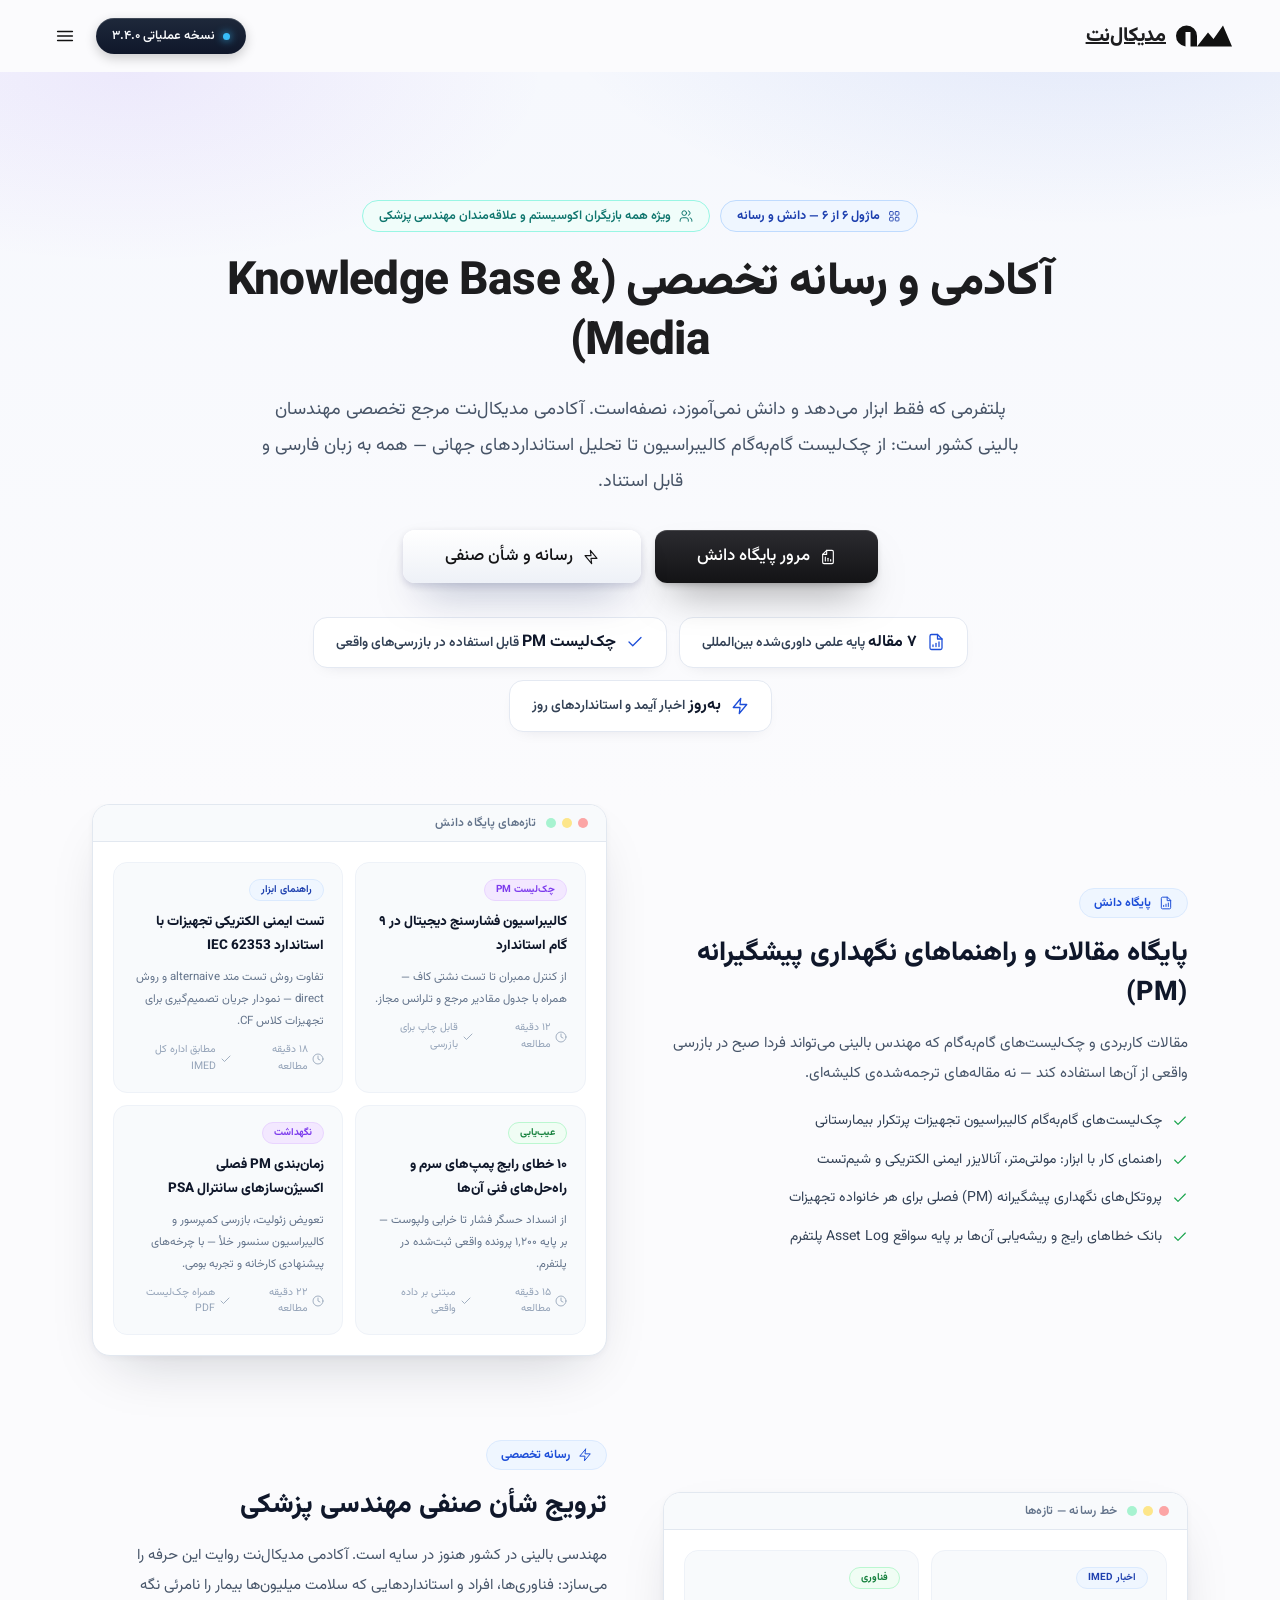
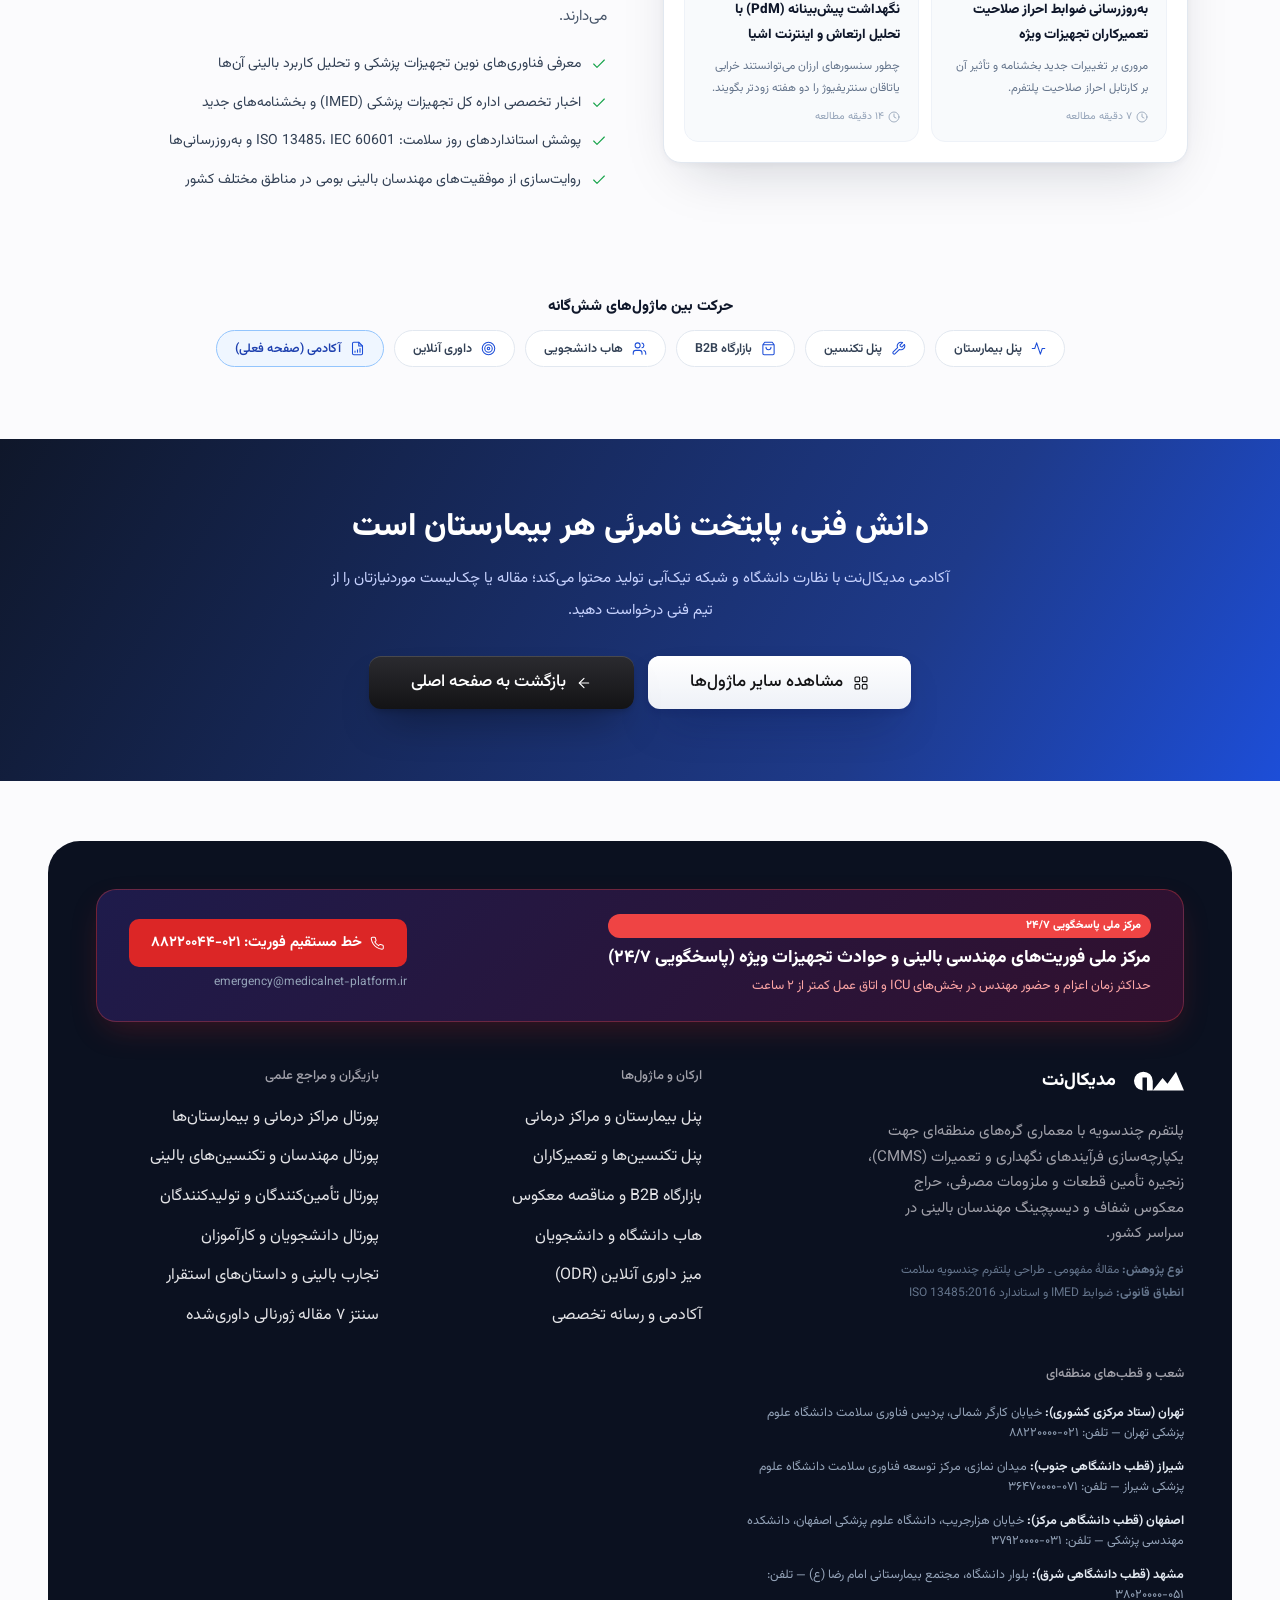
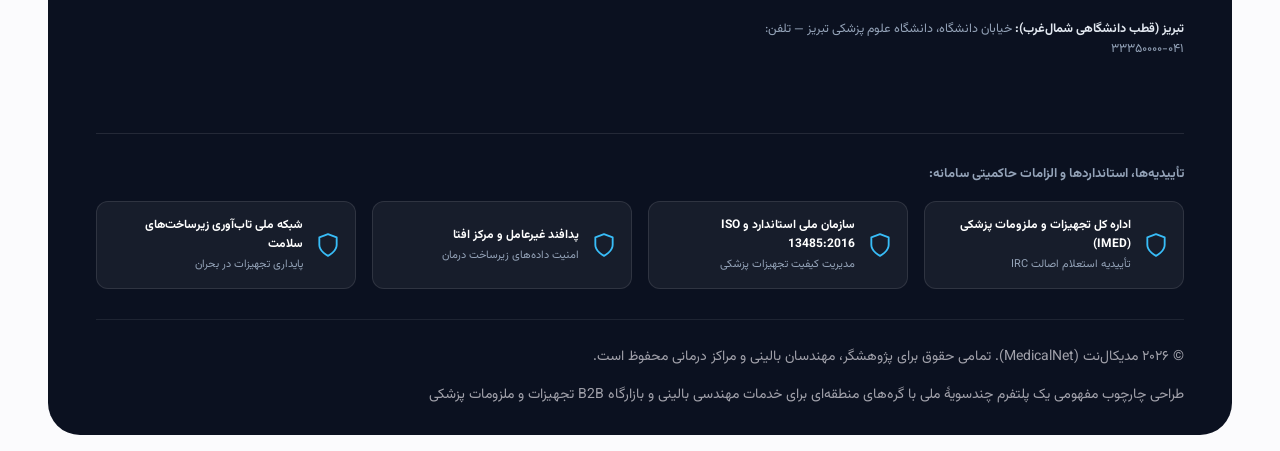
==== academy.html @ ff097568 "Add 6 dedicated module pages — one portal per platform role Implements the 6-module platform archite" ====
<!doctype html>
<html lang="fa" dir="rtl" class="no-js">
<head>
  <meta charset="utf-8">
  <meta name="viewport" content="width=device-width, initial-scale=1">
  <meta name="referrer" content="strict-origin-when-cross-origin">
  <title>آکادمی و رسانه تخصصی مدیکال‌نت | Knowledge Base & Media</title>
  <meta name="description" content="پایگاه مقالات و راهنماهای نگهداری پیشگیرانه (PM)، چک‌لیست‌های کالیبراسیون، ترویج شأن صنفی مهندسی پزشکی و اخبار تخصصی آیمد و استانداردهای روز سلامت.">
  <meta name="theme-color" content="#1d4ed8">
  <meta property="og:type" content="website">
  <meta property="og:title" content="آکادمی و رسانه تخصصی مدیکال‌نت | Knowledge Base & Media">
  <meta property="og:description" content="پایگاه مقالات و راهنماهای نگهداری پیشگیرانه (PM)، چک‌لیست‌های کالیبراسیون، ترویج شأن صنفی مهندسی پزشکی و اخبار تخصصی آیمد و استانداردهای روز سلامت.">
  <meta property="og:url" content="https://avazpoors-stack.github.io/MedicalNet/academy.html">
  <meta property="og:image" content="https://avazpoors-stack.github.io/MedicalNet/assets/img/og-image.jpg">
  <meta property="og:image:width" content="1200">
  <meta property="og:image:height" content="630">
  <meta property="og:image:alt" content="نمای پیشخوان سامانه مدیکال‌نت — پلتفرم ملی مهندسی بالینی و بازارگاه B2B تجهیزات پزشکی">
  <meta property="og:locale" content="fa_IR">
  <meta name="twitter:card" content="summary_large_image">
  <meta name="twitter:title" content="آکادمی و رسانه تخصصی مدیکال‌نت | Knowledge Base & Media">
  <meta name="twitter:description" content="پایگاه مقالات و راهنماهای نگهداری پیشگیرانه (PM)، چک‌لیست‌های کالیبراسیون، ترویج شأن صنفی مهندسی پزشکی و اخبار تخصصی آیمد و استانداردهای روز سلامت.">
  <meta name="twitter:image" content="https://avazpoors-stack.github.io/MedicalNet/assets/img/og-image.jpg">
  <link rel="canonical" href="https://avazpoors-stack.github.io/MedicalNet/academy.html">
  <link rel="icon" href="assets/img/favicon.svg" type="image/svg+xml">
  <link rel="preconnect" href="https://fonts.googleapis.com">
  <link rel="preconnect" href="https://fonts.gstatic.com" crossorigin>
  <link rel="stylesheet" href="https://fonts.googleapis.com/css2?family=Vazirmatn:wght@100..900&display=swap">
  <link rel="preload" href="assets/fonts/outfit-var.woff2" as="font" type="font/woff2" crossorigin>
  <link rel="preload" href="assets/fonts/dm-sans-var.woff2" as="font" type="font/woff2" crossorigin>
  <link rel="stylesheet" href="assets/css/style.css">
  <link rel="stylesheet" href="assets/css/medicalnet-components.css">
  <link rel="stylesheet" href="assets/css/rtl-override.css">
  <link rel="stylesheet" href="assets/css/module-pages.css">
  <script src="assets/js/main.js" defer></script>
</head>
<body id="top">
  <a class="skip-link" href="#main">پرش به محتوای اصلی</a>

  <svg class="sprite" aria-hidden="true" focusable="false" xmlns="http://www.w3.org/2000/svg">
    <symbol id="logo-mark" viewBox="0 0 112 48"><path d="M21 3A21 21 0 0 0 19 44.9V16H29V45H42V24A21 21 0 0 0 21 3Z"/><path d="M42 45 64 17 75 30 94 3 112 45Z"/></symbol>
    <symbol id="i-shield" viewBox="0 0 24 24"><path d="M12 22s8-4 8-10V5l-8-3-8 3v7c0 6 8 10 8 10z"/></symbol>
    <symbol id="i-activity" viewBox="0 0 24 24"><path d="M22 12h-4l-3 9L9 3l-3 9H2"/></symbol>
    <symbol id="i-tool" viewBox="0 0 24 24"><path d="M14.7 6.3a1 1 0 0 0 0 1.4l1.6 1.6a1 1 0 0 0 1.4 0l3.77-3.77a6 6 0 0 1-7.94 7.94l-6.91 6.91a2.12 2.12 0 0 1-3-3l6.91-6.91a6 6 0 0 1 7.94-7.94l-3.76 3.76z"/></symbol>
    <symbol id="i-grid" viewBox="0 0 24 24"><rect width="7" height="7" x="3" y="3" rx="1.5"/><rect width="7" height="7" x="14" y="3" rx="1.5"/><rect width="7" height="7" x="14" y="14" rx="1.5"/><rect width="7" height="7" x="3" y="14" rx="1.5"/></symbol>
    <symbol id="i-cart" viewBox="0 0 24 24"><path d="M6 2 3 6v14a2 2 0 0 0 2 2h14a2 2 0 0 0 2-2V6l-3-4zM3 6h18M16 10a4 4 0 0 1-8 0"/></symbol>
    <symbol id="i-trending-down" viewBox="0 0 24 24"><path d="m23 18-9.5-9.5-5 5L1 6"/><path d="M17 18h6v-6"/></symbol>
    <symbol id="i-trending-up" viewBox="0 0 24 24"><path d="m23 6-9.5 9.5-5-5L1 18"/><path d="M17 6h6v6"/></symbol>
    <symbol id="i-trend" viewBox="0 0 24 24"><path d="M22 7 13.5 15.5 8.5 10.5 2 17"/><path d="M16 7h6v6"/></symbol>
    <symbol id="i-compass" viewBox="0 0 24 24"><circle cx="12" cy="12" r="10"/><path d="m16.24 7.76-2.12 6.36-6.36 2.12 2.12-6.36 6.36-2.12z"/></symbol>
    <symbol id="i-wallet" viewBox="0 0 24 24"><path d="M20 7h-4V4c0-1.1-.9-2-2-2h-4c-1.1 0-2 .9-2 2v3H4c-1.1 0-2 .9-2 2v11c0 1.1.9 2 2 2h16c1.1 0 2-.9 2-2V9c0-1.1-.9-2-2-2zM10 4h4v3h-4V4z"/></symbol>
    <symbol id="i-clock" viewBox="0 0 24 24"><circle cx="12" cy="12" r="10"/><path d="M12 6v6l4 2"/></symbol>
    <symbol id="i-target" viewBox="0 0 24 24"><circle cx="12" cy="12" r="10"/><circle cx="12" cy="12" r="6"/><circle cx="12" cy="12" r="2"/></symbol>
    <symbol id="i-users" viewBox="0 0 24 24"><path d="M16 21v-2a4 4 0 0 0-4-4H6a4 4 0 0 0-4 4v2"/><circle cx="9" cy="7" r="4"/><path d="M22 21v-2a4 4 0 0 0-3-3.87"/><path d="M16 3.13a4 4 0 0 1 0 7.75"/></symbol>
    <symbol id="i-file-chart" viewBox="0 0 24 24"><path d="M14 2H6a2 2 0 0 0-2 2v16a2 2 0 0 0 2 2h12a2 2 0 0 0 2-2V8z"/><path d="M14 2v6h6"/><path d="M8 18v-2"/><path d="M12 18v-4"/><path d="M16 18v-6"/></symbol>
    <symbol id="i-map-pin" viewBox="0 0 24 24"><path d="M21 10c0 7-9 13-9 13s-9-6-9-13a9 9 0 0 1 18 0z"/><circle cx="12" cy="10" r="3"/></symbol>
    <symbol id="i-alert-triangle" viewBox="0 0 24 24"><path d="m10.29 3.86-8.6 14.89A2 2 0 0 0 3.42 22h17.16a2 2 0 0 0 1.73-3.25L13.71 3.86a2 2 0 0 0-3.42 0z"/><path d="M12 9v4"/><path d="M12 17h.01"/></symbol>
    <symbol id="i-phone" viewBox="0 0 24 24"><path d="M22 16.92v3a2 2 0 0 1-2.18 2 19.79 19.79 0 0 1-8.63-3.07 19.5 19.5 0 0 1-6-6 19.79 19.79 0 0 1-3.07-8.67A2 2 0 0 1 4.11 2h3a2 2 0 0 1 2 1.72 12.84 12.84 0 0 0 .7 2.81 2 2 0 0 1-.45 2.11L8.09 9.91a16 16 0 0 0 6 6l1.27-1.27a2 2 0 0 1 2.11-.45 12.84 12.84 0 0 0 2.81.7A2 2 0 0 1 22 16.92z"/></symbol>
    <symbol id="i-refresh" viewBox="0 0 24 24"><path d="M21 12a9 9 0 1 1-9-9c2.52 0 4.93 1 6.74 2.74L21 8"/><path d="M21 3v5h-5"/></symbol>
    <symbol id="i-arrow-right" viewBox="0 0 24 24"><path d="M5 12h14"/><path d="m12 5 7 7-7 7"/></symbol>
    <symbol id="i-pause" viewBox="0 0 24 24"><path d="M9 5v14"/><path d="M15 5v14"/></symbol>
    <symbol id="i-play" viewBox="0 0 24 24"><path d="m7 4 13 8-13 8Z"/></symbol>
    <symbol id="i-search" viewBox="0 0 24 24"><circle cx="11" cy="11" r="8"/><path d="m21 21-4.3-4.3"/></symbol>
    <symbol id="i-help" viewBox="0 0 24 24"><circle cx="12" cy="12" r="10"/><path d="M9.09 9a3 3 0 0 1 5.83 1c0 2-3 3-3 3"/><path d="M12 17h.01"/></symbol>
    <symbol id="i-chevron-right" viewBox="0 0 24 24"><path d="m9 18 6-6-6-6"/></symbol>
    <symbol id="i-chevron-down" viewBox="0 0 24 24"><path d="m6 9 6 6 6-6"/></symbol>
    <symbol id="i-power" viewBox="0 0 24 24"><path d="M12 2v10"/><path d="M18.4 6.6a9 9 0 1 1-12.77.04"/></symbol>
    <symbol id="i-chat" viewBox="0 0 24 24"><path d="M7.9 20A9 9 0 1 0 4 16.1L2 22Z"/><path d="M8 12h.01"/><path d="M12 12h.01"/><path d="M16 12h.01"/></symbol>
    <symbol id="i-menu" viewBox="0 0 24 24"><path d="M4 7h16"/><path d="M4 12h16"/><path d="M4 17h16"/></symbol>
    <symbol id="i-close" viewBox="0 0 24 24"><path d="M18 6 6 18"/><path d="m6 6 12 12"/></symbol>
    <symbol id="i-info" viewBox="0 0 24 24"><circle cx="12" cy="12" r="10"/><path d="M12 16v-4"/><path d="M12 8h.01"/></symbol>
    <symbol id="i-zap" viewBox="0 0 24 24"><path d="M13 2 3 14h9l-1 8 10-12h-9l1-8z"/></symbol>
    <symbol id="i-star" viewBox="0 0 24 24"><path d="m12 2 3.09 6.26L22 9.27l-5 4.87 1.18 6.88L12 17.77l-6.18 3.25L7 14.14 2 9.27l6.91-1.01L12 2z"/></symbol>
    <symbol id="i-check" viewBox="0 0 24 24"><path d="M20 6 9 17l-5-5"/></symbol>
    <!-- Brand Symbols -->
    <symbol id="b-dropbox" viewBox="0 0 24 24"><path d="M6 1.807L0 5.629l6 3.822 6.001-3.822L6 1.807zM18 1.807l-6 3.822 6 3.822 6-3.822-6-3.822zM0 13.274l6 3.822 6.001-3.822L6 9.452l-6 3.822zM18 9.452l-6 3.822 6 3.822 6-3.822-6-3.822zM6 18.371l6.001 3.822 6-3.822-6-3.822L6 18.371z"/></symbol>
    <symbol id="b-notion" viewBox="0 0 24 24"><path d="M4.459 4.208c.746.606 1.026.56 2.428.466l13.215-.793c.28 0 .047-.28-.046-.326L17.86 1.968c-.42-.326-.981-.7-2.055-.607L3.01 2.295c-.466.046-.56.28-.374.466zm.793 3.08v13.904c0 .747.373 1.027 1.214.98l14.523-.84c.841-.046.935-.56.935-1.167V6.354c0-.606-.233-.933-.748-.887l-15.177.887c-.56.047-.747.327-.747.933zm14.337.745c.093.42 0 .84-.42.888l-.7.14v10.264c-.608.327-1.168.514-1.635.514-.748 0-.935-.234-1.495-.933l-4.577-7.186v6.952L12.21 19s0 .84-1.168.84l-3.222.186c-.093-.186 0-.653.327-.746l.84-.233V9.854L7.822 9.76c-.094-.42.14-1.026.793-1.073l3.456-.233 4.764 7.279v-6.44l-1.215-.139c-.093-.514.28-.887.747-.933zM1.936 1.035l13.31-.98c1.634-.14 2.055-.047 3.082.7l4.249 2.986c.7.513.934.653.934 1.213v16.378c0 1.026-.373 1.634-1.68 1.726l-15.458.934c-.98.047-1.448-.093-1.962-.747l-3.129-4.06c-.56-.747-.793-1.306-.793-1.96V2.667c0-.839.374-1.54 1.447-1.632z"/></symbol>
    <symbol id="b-github" viewBox="0 0 24 24"><path d="M12 .297c-6.63 0-12 5.373-12 12 0 5.303 3.438 9.8 8.205 11.385.6.113.82-.258.82-.577 0-.285-.01-1.04-.015-2.04-3.338.724-4.042-1.61-4.042-1.61C4.422 18.07 3.633 17.7 3.633 17.7c-1.087-.744.084-.729.084-.729 1.205.084 1.838 1.236 1.838 1.236 1.07 1.835 2.809 1.305 3.495.998.108-.776.417-1.305.76-1.605-2.665-.3-5.466-1.332-5.466-5.93 0-1.31.465-2.38 1.235-3.22-.135-.303-.54-1.523.105-3.176 0 0 1.005-.322 3.3 1.23.96-.267 1.98-.399 3-.405 1.02.006 2.04.138 3 .405 2.28-1.552 3.285-1.23 3.285-1.23.645 1.653.24 2.873.12 3.176.765.84 1.23 1.91 1.23 3.22 0 4.61-2.805 5.625-5.475 5.92.42.36.81 1.096.81 2.22 0 1.606-.015 2.896-.015 3.286 0 .315.21.69.825.57C20.565 22.092 24 17.592 24 12.297c0-6.627-5.373-12-12-12"/></symbol>
    <symbol id="b-linear" viewBox="0 0 24 24"><path d="M2.886 4.18A11.982 11.982 0 0 1 11.99 0C18.624 0 24 5.376 24 12.009c0 3.64-1.62 6.903-4.18 9.105L2.887 4.18ZM1.817 5.626l16.556 16.556c-.524.33-1.075.62-1.65.866L.951 7.277c.247-.575.537-1.126.866-1.65ZM.322 9.163l14.515 14.515c-.71.172-1.443.282-2.195.322L0 11.358a12 12 0 0 1 .322-2.195Zm-.17 4.862 9.823 9.824a12.02 12.02 0 0 1-9.824-9.824Z"/></symbol>
    <symbol id="b-microsoft" viewBox="0 0 24 24"><rect x="1" y="1" width="10.5" height="10.5" fill="#f25022"/><rect x="12.5" y="1" width="10.5" height="10.5" fill="#7fba00"/><rect x="1" y="12.5" width="10.5" height="10.5" fill="#00a4ef"/><rect x="12.5" y="12.5" width="10.5" height="10.5" fill="#ffb900"/></symbol>
    <symbol id="b-slack" viewBox="0 0 24 24"><rect x="7.2" y="2" width="3.4" height="20" rx="1.7" fill="#36c5f0"/><rect x="13.4" y="2" width="3.4" height="20" rx="1.7" fill="#2eb67d"/><rect x="2" y="7.2" width="20" height="3.4" rx="1.7" fill="#e01e5a"/><rect x="2" y="13.4" width="20" height="3.4" rx="1.7" fill="#ecb22e"/></symbol>
  </svg>

  <!-- ============ Header & Navigation ============ -->
  <header class="site-header" id="site-header">
    <div class="site-header__inner">
      <a class="brand" href="index.html" aria-label="مدیکال‌نت — صفحه اصلی پلتفرم ملی مهندسی بالینی">
        <svg class="brand__mark" viewBox="0 0 112 48" aria-hidden="true"><use href="#logo-mark"/></svg>
        <div class="brand__text-group">
          <span class="brand__name">مدیکال‌نت</span>
          <span class="brand__sub">سامانه جامع مهندسی بالینی و بازارگاه B2B تجهیزات پزشکی</span>
        </div>
      </a>
      <nav class="nav" aria-label="ناوبری اصلی پلتفرم">
        <span class="nav__pill" aria-hidden="true"></span>
        <a class="nav__link" href="index.html">خانه</a>
        <a class="nav__link" href="hospital.html">پنل بیمارستان</a>
        <a class="nav__link" href="technicians.html">پنل تکنسین</a>
        <a class="nav__link" href="marketplace.html">بازارگاه B2B</a>
        <a class="nav__link" href="students.html">هاب دانشجویی</a>
        <a class="nav__link" href="odr.html">داوری آنلاین</a>
        <a class="nav__link is-active" href="academy.html" aria-current="page">آکادمی</a>
      </nav>
      <div class="site-header__actions">
        <span class="badge-version" title="نسخه عملیاتی منطبق بر مقاله پژوهشی">نسخه عملیاتی ۳.۴.۰</span>
        <a href="index.html#modules" class="btn btn--dark btn--sm" data-sparkle>
          <span>ورود به پورتال</span>
          <svg class="ic" aria-hidden="true"><use href="#i-arrow-right"/></svg>
        </a>
        <button class="nav-toggle" type="button" aria-expanded="false" aria-controls="mobile-menu" aria-label="باز کردن منو">
          <svg class="ic" aria-hidden="true"><use href="#i-menu"/></svg>
        </button>
      </div>
    </div>
    <div class="mobile-menu" id="mobile-menu" hidden>
      <a href="index.html">خانه</a>
      <a href="hospital.html">پنل بیمارستان و مراکز درمانی</a>
      <a href="technicians.html">پنل تکنسین‌ها و تعمیرکاران</a>
      <a href="marketplace.html">بازارگاه B2B تأمین‌کنندگان</a>
      <a href="students.html">هاب دانشگاه و دانشجویان</a>
      <a href="odr.html">میز داوری آنلاین (ODR)</a>
      <a href="academy.html">آکادمی و رسانه تخصصی</a>
      <div class="mobile-menu__actions">
        <a href="index.html#modules" class="btn btn--dark btn--sm mobile-menu-btn">انتخاب پیشخوان نقش شما</a>
      </div>
    </div>
  </header>

  <main id="main" class="page">

    <!-- ============ Module hero ============ -->
    <section class="module-hero" aria-labelledby="module-hero-title">
      <div class="module-hero__inner">
        <div class="module-hero__badges">
          <span class="module-badge"><svg class="ic" aria-hidden="true"><use href="#i-grid"/></svg>ماژول ۶ از ۶ — دانش و رسانه</span>
          <span class="role-chip"><svg class="ic" aria-hidden="true"><use href="#i-users"/></svg>ویژه همه بازیگران اکوسیستم و علاقه‌مندان مهندسی پزشکی</span>
        </div>
        <h1 class="module-hero__title" id="module-hero-title">آکادمی و رسانه تخصصی (Knowledge Base & Media)</h1>
        <p class="module-hero__lead">پلتفرمی که فقط ابزار می‌دهد و دانش نمی‌آموزد، نصفه‌است. آکادمی مدیکال‌نت مرجع تخصصی مهندسان بالینی کشور است: از چک‌لیست گام‌به‌گام کالیبراسیون تا تحلیل استانداردهای جهانی — همه به زبان فارسی و قابل استناد.</p>
        <div class="module-hero__actions">
          <a href="#f-kb" class="btn btn--dark btn--lg" data-sparkle><svg class="ic" aria-hidden="true"><use href="#i-file-chart"/></svg><span>مرور پایگاه دانش</span></a>          <a href="#f-promo" class="btn btn--light btn--lg" data-sparkle><svg class="ic" aria-hidden="true"><use href="#i-zap"/></svg><span>رسانه و شأن صنفی</span></a>
        </div>
        <div class="module-hero__stats">
        <div class="mini-stat"><svg class="ic" aria-hidden="true"><use href="#i-file-chart"/></svg><span><b>۷ مقاله</b> پایه علمی داوری‌شده بین‌المللی</span></div>        <div class="mini-stat"><svg class="ic" aria-hidden="true"><use href="#i-check"/></svg><span><b>چک‌لیست PM</b> قابل استفاده در بازرسی‌های واقعی</span></div>        <div class="mini-stat"><svg class="ic" aria-hidden="true"><use href="#i-zap"/></svg><span><b>به‌روز</b> اخبار آیمد و استانداردهای روز</span></div>
        </div>
      </div>
    </section>

    <!-- ============ Module features ============ -->
    <article class="feature-block" data-reveal>
      <div class="feature-block__copy">
        <span class="feature-block__kicker"><svg class="ic" aria-hidden="true"><use href="#i-file-chart"/></svg>پایگاه دانش</span>
        <h2 class="feature-block__title">پایگاه مقالات و راهنماهای نگهداری پیشگیرانه (PM)</h2>
        <p class="feature-block__desc">مقالات کاربردی و چک‌لیست‌های گام‌به‌گام که مهندس بالینی می‌تواند فردا صبح در بازرسی واقعی از آن‌ها استفاده کند — نه مقاله‌های ترجمه‌شده‌ی کلیشه‌ای.</p>
        <ul class="feature-checklist">
        <li><svg class="ic" aria-hidden="true"><use href="#i-check"/></svg><span>چک‌لیست‌های گام‌به‌گام کالیبراسیون تجهیزات پرتکرار بیمارستانی</span></li>        <li><svg class="ic" aria-hidden="true"><use href="#i-check"/></svg><span>راهنمای کار با ابزار: مولتی‌متر، آنالایزر ایمنی الکتریکی و شیم‌تست</span></li>        <li><svg class="ic" aria-hidden="true"><use href="#i-check"/></svg><span>پروتکل‌های نگهداری پیشگیرانه (PM) فصلی برای هر خانواده تجهیزات</span></li>        <li><svg class="ic" aria-hidden="true"><use href="#i-check"/></svg><span>بانک خطاهای رایج و ریشه‌یابی آن‌ها بر پایه سواقع Asset Log پلتفرم</span></li>
        </ul>
      </div>
      <div class="mock-panel">
        <div class="mock-panel__bar">
          <div class="mock-panel__dots"><i></i><i></i><i></i></div>
          <span class="mock-panel__name">تازه‌های پایگاه دانش</span>
        </div>
        <div class="mock-panel__body">
<div class="article-grid">
  <div class="article-card"><span class="article-card__cat">چک‌لیست PM</span><p class="article-card__t">کالیبراسیون فشارسنج دیجیتال در ۹ گام استاندارد</p><p class="article-card__d">از کنترل ممبران تا تست نشتی کاف — همراه با جدول مقادیر مرجع و تلرانس مجاز.</p><div class="article-card__meta"><span><svg class="ic" aria-hidden="true"><use href="#i-clock"/></svg>۱۲ دقیقه مطالعه</span><span><svg class="ic" aria-hidden="true"><use href="#i-check"/></svg>قابل چاپ برای بازرسی</span></div></div>
  <div class="article-card"><span class="article-card__cat article-card__cat--blue">راهنمای ابزار</span><p class="article-card__t">تست ایمنی الکتریکی تجهیزات با استاندارد IEC 62353</p><p class="article-card__d">تفاوت روش تست متد alternaive و روش direct — نمودار جریان تصمیم‌گیری برای تجهیزات کلاس CF.</p><div class="article-card__meta"><span><svg class="ic" aria-hidden="true"><use href="#i-clock"/></svg>۱۸ دقیقه مطالعه</span><span><svg class="ic" aria-hidden="true"><use href="#i-check"/></svg>مطابق اداره کل IMED</span></div></div>
  <div class="article-card"><span class="article-card__cat article-card__cat--green">عیب‌یابی</span><p class="article-card__t">۱۰ خطای رایج پمپ‌های سرم و راه‌حل‌های فنی آن‌ها</p><p class="article-card__d">از انسداد حسگر فشار تا خرابی ولپوست — بر پایه ۱٬۲۰۰ پرونده واقعی ثبت‌شده در پلتفرم.</p><div class="article-card__meta"><span><svg class="ic" aria-hidden="true"><use href="#i-clock"/></svg>۱۵ دقیقه مطالعه</span><span><svg class="ic" aria-hidden="true"><use href="#i-check"/></svg>مبتنی بر داده واقعی</span></div></div>
  <div class="article-card"><span class="article-card__cat">نگهداشت</span><p class="article-card__t">زمان‌بندی PM فصلی اکسیژن‌سازهای سانترال PSA</p><p class="article-card__d">تعویض زئولیت، بازرسی کمپرسور و کالیبراسیون سنسور خلأ — با چرخه‌های پیشنهادی کارخانه و تجربه بومی.</p><div class="article-card__meta"><span><svg class="ic" aria-hidden="true"><use href="#i-clock"/></svg>۲۲ دقیقه مطالعه</span><span><svg class="ic" aria-hidden="true"><use href="#i-check"/></svg>همراه چک‌لیست PDF</span></div></div>
</div>        </div>
      </div>
    </article>
    <article class="feature-block feature-block--reverse" data-reveal>
      <div class="feature-block__copy">
        <span class="feature-block__kicker"><svg class="ic" aria-hidden="true"><use href="#i-zap"/></svg>رسانه تخصصی</span>
        <h2 class="feature-block__title">ترویج شأن صنفی مهندسی پزشکی</h2>
        <p class="feature-block__desc">مهندسی بالینی در کشور هنوز در سایه است. آکادمی مدیکال‌نت روایت این حرفه را می‌سازد: فناوری‌ها، افراد و استانداردهایی که سلامت میلیون‌ها بیمار را نامرئی نگه می‌دارند.</p>
        <ul class="feature-checklist">
        <li><svg class="ic" aria-hidden="true"><use href="#i-check"/></svg><span>معرفی فناوری‌های نوین تجهیزات پزشکی و تحلیل کاربرد بالینی آن‌ها</span></li>        <li><svg class="ic" aria-hidden="true"><use href="#i-check"/></svg><span>اخبار تخصصی اداره کل تجهیزات پزشکی (IMED) و بخشنامه‌های جدید</span></li>        <li><svg class="ic" aria-hidden="true"><use href="#i-check"/></svg><span>پوشش استانداردهای روز سلامت: ISO 13485، IEC 60601 و به‌روزرسانی‌ها</span></li>        <li><svg class="ic" aria-hidden="true"><use href="#i-check"/></svg><span>روایت‌سازی از موفقیت‌های مهندسان بالینی بومی در مناطق مختلف کشور</span></li>
        </ul>
      </div>
      <div class="mock-panel">
        <div class="mock-panel__bar">
          <div class="mock-panel__dots"><i></i><i></i><i></i></div>
          <span class="mock-panel__name">خط رسانه — تازه‌ها</span>
        </div>
        <div class="mock-panel__body">
<div class="article-grid">
  <div class="article-card"><span class="article-card__cat article-card__cat--blue">اخبار IMED</span><p class="article-card__t">به‌روزرسانی ضوابط احراز صلاحیت تعمیرکاران تجهیزات ویژه</p><p class="article-card__d">مروری بر تغییرات جدید بخشنامه و تأثیر آن بر کارتابل احراز صلاحیت پلتفرم.</p><div class="article-card__meta"><span><svg class="ic" aria-hidden="true"><use href="#i-clock"/></svg>۷ دقیقه مطالعه</span></div></div>
  <div class="article-card"><span class="article-card__cat article-card__cat--green">فناوری</span><p class="article-card__t">نگهداشت پیش‌بینانه (PdM) با تحلیل ارتعاش و اینترنت اشیا</p><p class="article-card__d">چطور سنسورهای ارزان می‌توانستند خرابی یاتاقان سنتریفیوژ را دو هفته زودتر بگویند.</p><div class="article-card__meta"><span><svg class="ic" aria-hidden="true"><use href="#i-clock"/></svg>۱۴ دقیقه مطالعه</span></div></div>
</div>        </div>
      </div>
    </article>

    <nav class="modules-strip" aria-label="سایر ماژول‌های پلتفرم">
      <p class="modules-strip__t">حرکت بین ماژول‌های شش‌گانه</p>
      <div class="modules-strip__chips">
      <a class="strip-chip" href="hospital.html"><svg class="ic" aria-hidden="true"><use href="#i-activity"/></svg>پنل بیمارستان</a>
      <a class="strip-chip" href="technicians.html"><svg class="ic" aria-hidden="true"><use href="#i-tool"/></svg>پنل تکنسین</a>
      <a class="strip-chip" href="marketplace.html"><svg class="ic" aria-hidden="true"><use href="#i-cart"/></svg>بازارگاه B2B</a>
      <a class="strip-chip" href="students.html"><svg class="ic" aria-hidden="true"><use href="#i-users"/></svg>هاب دانشجویی</a>
      <a class="strip-chip" href="odr.html"><svg class="ic" aria-hidden="true"><use href="#i-target"/></svg>داوری آنلاین</a>
      <span class="strip-chip strip-chip--active"><svg class="ic" aria-hidden="true"><use href="#i-file-chart"/></svg>آکادمی (صفحه فعلی)</span>
      </div>
    </nav>
    <section class="module-cta" aria-labelledby="pcta-title">
      <h2 class="module-cta__t" id="pcta-title">دانش فنی، پایتخت نامرئی هر بیمارستان است</h2>
      <p class="module-cta__d">آکادمی مدیکال‌نت با نظارت دانشگاه و شبکه تیک‌آبی تولید محتوا می‌کند؛ مقاله یا چک‌لیست موردنیازتان را از تیم فنی درخواست دهید.</p>
      <div class="module-hero__actions">
          <a href="index.html#modules" class="btn btn--light btn--lg" data-sparkle><svg class="ic" aria-hidden="true"><use href="#i-grid"/></svg><span>مشاهده سایر ماژول‌ها</span></a>          <a href="index.html" class="btn btn--dark btn--lg" data-sparkle><svg class="ic" aria-hidden="true"><use href="#i-arrow-right"/></svg><span>بازگشت به صفحه اصلی</span></a>
      </div>
    </section>
  </main>

  <footer class="footer multi-tier-footer" id="footer" aria-labelledby="foot-title">
    <h2 class="sr-only" id="foot-title">اطلاعات تماس، فوریت‌ها و حاکمیت پلتفرم مدیکال‌نت</h2>

    <!-- Emergency Operations Hotline Bar -->
    <div class="emergency-bar">
      <div class="emergency-bar__info">
        <div class="emergency-bar__badge">مرکز ملی پاسخگویی ۲۴/۷</div>
        <h3 class="emergency-bar__title">مرکز ملی فوریت‌های مهندسی بالینی و حوادث تجهیزات ویژه (پاسخگویی ۲۴/۷)</h3>
        <p class="emergency-bar__sla">حداکثر زمان اعزام و حضور مهندس در بخش‌های ICU و اتاق عمل کمتر از ۲ ساعت</p>
      </div>
      <div class="emergency-bar__actions">
        <a href="tel:02188220044" class="emergency-btn">
          <svg class="ic" aria-hidden="true"><use href="#i-phone"/></svg>
          <span>خط مستقیم فوریت: ۰۲۱-۸۸۲۲۰۰۴۴</span>
        </a>
        <span class="emergency-email">emergency@medicalnet-platform.ir</span>
      </div>
    </div>

    <!-- Footer Multi-Column Grid -->
    <div class="footer__grid">
      <div class="footer__brand">
        <a class="footer__logo" href="index.html">
          <svg viewBox="0 0 112 48" aria-hidden="true"><use href="#logo-mark"/></svg>
          <span class="footer__brand-title">مدیکال‌نت</span>
        </a>
        <p class="footer__brand-desc">پلتفرم چندسویه با معماری گره‌های منطقه‌ای جهت یکپارچه‌سازی فرآیندهای نگهداری و تعمیرات (CMMS)، زنجیره تأمین قطعات و ملزومات مصرفی، حراج معکوس شفاف و دیسپچینگ مهندسان بالینی در سراسر کشور.</p>
        <div class="footer__meta-box">
          <div><strong>نوع پژوهش:</strong> مقالهٔ مفهومی ـ طراحی پلتفرم چندسویه سلامت</div>
          <div><strong>انطباق قانونی:</strong> ضوابط IMED و استاندارد ISO 13485:2016</div>
        </div>
      </div>

      <nav class="footer__col" aria-label="ارکان و قابلیت‌های پلتفرم">
        <h3 class="footer__title">ارکان و ماژول‌ها</h3>
        <ul>
          <li><a href="hospital.html">پنل بیمارستان و مراکز درمانی</a></li>
          <li><a href="technicians.html">پنل تکنسین‌ها و تعمیرکاران</a></li>
          <li><a href="marketplace.html">بازارگاه B2B و مناقصه معکوس</a></li>
          <li><a href="students.html">هاب دانشگاه و دانشجویان</a></li>
          <li><a href="odr.html">میز داوری آنلاین (ODR)</a></li>
          <li><a href="academy.html">آکادمی و رسانه تخصصی</a></li>
        </ul>
      </nav>

      <nav class="footer__col" aria-label="بازیگران و مراجع علمی">
        <h3 class="footer__title">بازیگران و مراجع علمی</h3>
        <ul>
          <li><a href="hospital.html">پورتال مراکز درمانی و بیمارستان‌ها</a></li>
          <li><a href="technicians.html">پورتال مهندسان و تکنسین‌های بالینی</a></li>
          <li><a href="marketplace.html">پورتال تأمین‌کنندگان و تولیدکنندگان</a></li>
          <li><a href="students.html">پورتال دانشجویان و کارآموزان</a></li>
          <li><a href="index.html#case-studies">تجارب بالینی و داستان‌های استقرار</a></li>
          <li><a href="index.html#academic-foundation">سنتز ۷ مقاله ژورنالی داوری‌شده</a></li>
        </ul>
      </nav>

      <div class="footer__col footer__col--offices">
        <h3 class="footer__title">شعب و قطب‌های منطقه‌ای</h3>
        <ul class="regional-contacts-list">
          <li>
            <strong>تهران (ستاد مرکزی کشوری):</strong>
            <span>خیابان کارگر شمالی، پردیس فناوری سلامت دانشگاه علوم پزشکی تهران — تلفن: ۰۲۱-۸۸۲۲۰۰۰۰</span>
          </li>
          <li>
            <strong>شیراز (قطب دانشگاهی جنوب):</strong>
            <span>میدان نمازی، مرکز توسعه فناوری سلامت دانشگاه علوم پزشکی شیراز — تلفن: ۰۷۱-۳۶۴۷۰۰۰۰</span>
          </li>
          <li>
            <strong>اصفهان (قطب دانشگاهی مرکز):</strong>
            <span>خیابان هزارجریب، دانشگاه علوم پزشکی اصفهان، دانشکده مهندسی پزشکی — تلفن: ۰۳۱-۳۷۹۲۰۰۰۰</span>
          </li>
          <li>
            <strong>مشهد (قطب دانشگاهی شرق):</strong>
            <span>بلوار دانشگاه، مجتمع بیمارستانی امام رضا (ع) — تلفن: ۰۵۱-۳۸۰۲۰۰۰۰</span>
          </li>
          <li>
            <strong>تبریز (قطب دانشگاهی شمال‌غرب):</strong>
            <span>خیابان دانشگاه، دانشگاه علوم پزشکی تبریز — تلفن: ۰۴۱-۳۳۳۵۰۰۰۰</span>
          </li>
        </ul>
      </div>
    </div>

    <!-- Regulatory Seals -->
    <div class="compliance-seals-section">
      <div class="compliance-seals-title">تأییدیه‌ها، استانداردها و الزامات حاکمیتی سامانه:</div>
      <div class="compliance-seals-grid">
        <div class="seal-card">
          <svg class="ic" aria-hidden="true"><use href="#i-shield"/></svg>
          <div class="seal-card__info">
            <div class="seal-card__auth">اداره کل تجهیزات و ملزومات پزشکی (IMED)</div>
            <div class="seal-card__label">تأییدیه استعلام اصالت IRC</div>
          </div>
        </div>
        <div class="seal-card">
          <svg class="ic" aria-hidden="true"><use href="#i-shield"/></svg>
          <div class="seal-card__info">
            <div class="seal-card__auth">سازمان ملی استاندارد و ISO 13485:2016</div>
            <div class="seal-card__label">مدیریت کیفیت تجهیزات پزشکی</div>
          </div>
        </div>
        <div class="seal-card">
          <svg class="ic" aria-hidden="true"><use href="#i-shield"/></svg>
          <div class="seal-card__info">
            <div class="seal-card__auth">پدافند غیرعامل و مرکز افتا</div>
            <div class="seal-card__label">امنیت داده‌های زیرساخت درمان</div>
          </div>
        </div>
        <div class="seal-card">
          <svg class="ic" aria-hidden="true"><use href="#i-shield"/></svg>
          <div class="seal-card__info">
            <div class="seal-card__auth">شبکه ملی تاب‌آوری زیرساخت‌های سلامت</div>
            <div class="seal-card__label">پایداری تجهیزات در بحران</div>
          </div>
        </div>
      </div>
    </div>

    <!-- Bottom Bar -->
    <div class="footer__bottom">
      <p>© <span id="year">2026</span> مدیکال‌نت (MedicalNet). تمامی حقوق برای پژوهشگر، مهندسان بالینی و مراکز درمانی محفوظ است.</p>
      <p>طراحی چارچوب مفهومی یک پلتفرم چندسویهٔ ملی با گره‌های منطقه‌ای برای خدمات مهندسی بالینی و بازارگاه B2B تجهیزات و ملزومات پزشکی</p>
    </div>
  </footer>
</body>
</html>
---- assets/css/style.css ----
/* =========================================================
   Open Web Analytics — landing page template
   Pure CSS, zero dependencies, self-hosted fonts (GDPR-safe)
   ========================================================= */

/* ---------- Fonts (SIL OFL 1.1, see assets/fonts/OFL-*.txt) ---------- */
@font-face { font-family: "Outfit"; src: url("../fonts/outfit-var.woff2") format("woff2"); font-weight: 100 900; font-style: normal; font-display: swap; }
@font-face { font-family: "DM Sans"; src: url("../fonts/dm-sans-var.woff2") format("woff2"); font-weight: 100 1000; font-style: normal; font-display: swap; }
@font-face { font-family: "Inter"; src: url("../fonts/inter-var.woff2") format("woff2"); font-weight: 100 900; font-style: normal; font-display: swap; }

/* ---------- Tokens ---------- */
:root {
  --bg: #fbfbfd;
  --ink: #1d1d1f;
  --ink-2: #3a3a40;
  --muted: #66666d;
  --line: #ececf1;
  --font-display: "Outfit", ui-sans-serif, system-ui, -apple-system, "Segoe UI", sans-serif;
  --font-body: "DM Sans", ui-sans-serif, system-ui, -apple-system, "Segoe UI", sans-serif;
  --font-ui: "Inter", ui-sans-serif, system-ui, -apple-system, "Segoe UI", sans-serif;
  --ease: cubic-bezier(.22, .61, .36, 1);
  --ease-out: cubic-bezier(.16, 1, .3, 1);
  --container: 1240px;
  --gutter: 32px;
  --header-h: 72px;
}

/* ---------- Base ---------- */
*, *::before, *::after { box-sizing: border-box; }
html { scroll-behavior: smooth; -webkit-text-size-adjust: 100%; text-size-adjust: 100%; }
body {
  margin: 0;
  font-family: var(--font-body);
  font-size: 16px;
  line-height: 1.5;
  color: var(--ink);
  background: var(--bg);
  -webkit-font-smoothing: antialiased;
  -moz-osx-font-smoothing: grayscale;
  text-rendering: optimizeLegibility;
}
img, svg { display: block; max-width: 100%; }
a { color: inherit; }
button { font: inherit; color: inherit; background: none; border: 0; padding: 0; cursor: pointer; }
input { font: inherit; }
ul, ol { margin: 0; padding: 0; }
p, h1, h2, h3, figure, blockquote { margin: 0; }
[hidden] { display: none !important; }
section[id], div[id="features"] { scroll-margin-top: 84px; }

.sprite { position: absolute; width: 0; height: 0; overflow: hidden; }
.sr-only { position: absolute; width: 1px; height: 1px; padding: 0; margin: -1px; overflow: hidden; clip: rect(0 0 0 0); white-space: nowrap; border: 0; }
.ic { width: 1em; height: 1em; fill: none; stroke: currentColor; stroke-width: 1.7; stroke-linecap: round; stroke-linejoin: round; flex: none; }

:focus-visible { outline: 2px solid #2563eb; outline-offset: 3px; border-radius: 6px; }

.skip-link {
  position: fixed; left: 16px; top: -60px; z-index: 100;
  background: #111; color: #fff; padding: 10px 16px; border-radius: 10px; text-decoration: none;
  transition: top .2s var(--ease);
}
.skip-link:focus { top: 12px; }

.page { padding-top: var(--header-h); overflow-x: clip; }

/* ---------- Buttons ---------- */
.btn {
  position: relative; isolation: isolate; overflow: hidden;
  display: inline-flex; align-items: center; justify-content: center; gap: 10px;
  font: 500 15px/1 var(--font-body); letter-spacing: -.005em; text-decoration: none; white-space: nowrap;
  padding: 15px 28px; border-radius: 11px;
  transition: transform .3s var(--ease-out), box-shadow .3s var(--ease), background-color .3s;
  will-change: transform;
}
.btn .ic { font-size: 16px; transition: transform .3s var(--ease-out); }
.btn:hover .ic { transform: translateX(3px); }
/* No scale on hover: scaling text buttons causes subpixel blur and an
   hover/un-hover feedback loop at the button edge (perceived as wobble). */
.btn:hover { transform: translateY(-1px); }
.btn:active { transform: translateY(0) scale(.985); }
.btn--dark {
  color: #fff;
  background: linear-gradient(180deg, #2b2b30 0%, #131315 100%);
  box-shadow: inset 0 1px 0 rgba(255, 255, 255, .14), 0 22px 40px -18px rgba(0, 0, 0, .6), 0 4px 10px -4px rgba(0, 0, 0, .35);
}
.btn--dark:hover { box-shadow: inset 0 1px 0 rgba(255, 255, 255, .18), 0 26px 48px -18px rgba(0, 0, 0, .65), 0 6px 14px -6px rgba(0, 0, 0, .35); }
.btn--light {
  color: #141416;
  background: linear-gradient(180deg, #ffffff 0%, #eef1f7 100%);
  box-shadow: inset 0 1px 0 #fff, 0 22px 44px -20px rgba(6, 22, 78, .6), 0 3px 8px rgba(6, 22, 78, .16);
}
.btn--sm { font-size: 14.5px; padding: 12px 21px; border-radius: 10px; }
.btn--lg { font-size: 17px; padding: 18px 42px; border-radius: 12px; }

/* sparkle particles injected by JS — dormant (invisible) by default;
   they only animate while the button is hovered or keyboard-focused,
   so buttons no longer flicker permanently. */
.spark {
  position: absolute; z-index: -1; pointer-events: none;
  width: 2px; height: 2px; border-radius: 50%; background: #fff; opacity: 0;
}
.btn:hover .spark,
.btn:focus-visible .spark {
  animation: spark var(--d, 3s) var(--delay, 0s) infinite ease-in-out;
}
.btn--light .spark { background: rgba(20, 20, 24, .5); }
@keyframes spark {
  0% { opacity: 0; transform: translate3d(0, 6px, 0) scale(.5); }
  35% { opacity: .55; }
  75% { opacity: .35; }
  100% { opacity: 0; transform: translate3d(var(--dx, 0px), -12px, 0) scale(1); }
}

.btn-outline {
  display: flex; align-items: center; justify-content: center; gap: 12px;
  width: 100%; height: 52px; margin-top: 30px;
  font: 500 19px/1 var(--font-ui); color: #1d1d1f; text-decoration: none;
  border: 1.5px solid #d6d6db; border-radius: 12px; background: #fff;
  transition: border-color .25s, background-color .25s, transform .25s var(--ease-out);
}
.btn-outline .ic { font-size: 23px; stroke-width: 1.5; }
.btn-outline:hover { border-color: #b9b9c2; background: #fafafc; transform: translateY(-1px); }

/* ---------- Header ---------- */
.site-header { position: fixed; inset: 0 0 auto 0; z-index: 50; padding: 0 var(--gutter); pointer-events: none; }
.site-header__inner {
  pointer-events: auto; position: relative;
  height: var(--header-h); display: grid; grid-template-columns: auto minmax(0, 1fr) auto; align-items: center;
  padding: 0 41px; border-radius: 0 0 20px 20px; background: rgba(251, 251, 253, 0);
  transition: height .45s var(--ease), margin .45s var(--ease), padding .45s var(--ease), background-color .45s, box-shadow .45s, backdrop-filter .45s;
}
.site-header.is-scrolled .site-header__inner {
  height: 58px; margin: 0 16px; padding: 0 16px;
  background: rgba(255, 255, 255, .8);
  -webkit-backdrop-filter: saturate(1.8) blur(18px); backdrop-filter: saturate(1.8) blur(18px);
  box-shadow: 0 1px 0 rgba(15, 23, 42, .04), 0 16px 36px -14px rgba(15, 23, 42, .22);
}
.brand { justify-self: start; display: inline-flex; padding: 4px; border-radius: 8px; }
.brand__mark { width: 56px; height: 24px; fill: #111; transition: transform .4s var(--ease-out); }
.brand:hover .brand__mark { transform: scale(1.06); }

.nav { position: relative; display: flex; gap: 6px; min-width: 0; justify-content: center; }
.nav__link {
  position: relative; z-index: 1;
  font: 500 clamp(11.5px, calc(0.32vw + 7.2px), 13px)/1 var(--font-body); letter-spacing: .2em; text-transform: uppercase; text-decoration: none;
  color: #66666d; padding: 12px clamp(6px, calc(1.7vw - 16.5px), 14px); border-radius: 9px; transition: color .25s;
  white-space: nowrap;
}
.nav__link:hover, .nav__link.is-active { color: #1d1d1f; }
.no-js .nav__link:hover { background: #ececef; }
.nav__pill {
  position: absolute; top: 0; left: 0; height: 100%; width: var(--pill-w, 0px);
  transform: translateX(var(--pill-x, 0px)); background: #ececef; border-radius: 9px; opacity: 0;
  transition: transform .35s var(--ease-out), width .35s var(--ease-out), opacity .25s;
}
.nav.has-pill .nav__pill { opacity: 1; }

.site-header__actions { justify-self: end; display: flex; align-items: center; gap: 10px; }
.nav-toggle { display: none; width: 42px; height: 42px; border-radius: 10px; align-items: center; justify-content: center; font-size: 22px; color: #111; }
.nav-toggle:hover { background: #ececef; }
.mobile-menu {
  pointer-events: auto; margin: 8px 8px 0; padding: 12px; border-radius: 18px;
  background: rgba(255, 255, 255, .96); -webkit-backdrop-filter: blur(18px); backdrop-filter: blur(18px);
  box-shadow: 0 24px 48px -16px rgba(15, 23, 42, .28); display: grid; gap: 4px;
  animation: menu-in .3s var(--ease-out);
}
.mobile-menu a:not(.btn) { padding: 14px 12px; border-radius: 10px; text-decoration: none; font-weight: 500; letter-spacing: .14em; text-transform: uppercase; font-size: 13px; color: #3a3a40; }
.mobile-menu a:not(.btn):hover { background: #f1f1f4; }
.mobile-menu .btn { margin-top: 6px; }
@keyframes menu-in { from { opacity: 0; transform: translateY(-8px); } }

/* ---------- Hero ---------- */
.hero {
  position: relative; isolation: isolate; overflow: hidden;
  margin: 0 var(--gutter); border-radius: 28px;
  padding: 126px 24px 0; text-align: center; color: #fff;
  background: #1e4fc8;
}
.hero__bg {
  position: absolute; inset: 0; z-index: -1;
  background:
    linear-gradient(180deg, rgba(10, 34, 110, .30) 0%, rgba(14, 42, 130, .12) 45%, rgba(10, 30, 100, .22) 100%),
    url("../img/hero-bg.webp") center / cover no-repeat;
  transform: scale(1.04);
  animation: hero-drift 24s ease-in-out infinite alternate;
}
@keyframes hero-drift { to { transform: scale(1.12) translate3d(-1.5%, 1%, 0); } }
.hero__content { position: relative; max-width: 760px; margin: 0 auto; }
/* static legibility scrim behind the hero copy (keeps WCAG contrast over the bright silk highlights, also while the bg drifts) */
.hero__content::before {
  content: ""; position: absolute; z-index: -1; inset: -56px -160px -44px; pointer-events: none;
  background: radial-gradient(closest-side, rgba(6, 18, 66, .5), rgba(6, 18, 66, .36) 62%, rgba(6, 18, 66, 0));
}
.social-proof { display: inline-flex; align-items: center; gap: 14px; font-size: 15px; color: rgba(255, 255, 255, .92); }
.social-proof strong { font-weight: 700; color: #fff; }
.avatar-stack { display: flex; }
.avatar-stack img { width: 34px; height: 34px; border-radius: 50%; object-fit: cover; border: 2px solid rgba(255, 255, 255, .95); margin-left: -10px; box-shadow: 0 2px 6px rgba(0, 0, 0, .18); }
.avatar-stack img:first-child { margin-left: 0; }
.hero__title {
  margin-top: 26px;
  font: 500 clamp(2.5rem, 5.6vw, 4.55rem)/1.03 var(--font-display); letter-spacing: -.035em;
  text-shadow: 0 2px 30px rgba(8, 25, 90, .25);
}
.hero__lead { margin: 26px auto 0; max-width: 600px; font-size: 18px; line-height: 1.65; color: #fff; }
.hero .btn--lg { margin-top: 38px; }

.intro { animation: intro 1s var(--ease-out) both; }
.intro--2 { animation-delay: .08s; }
.intro--3 { animation-delay: .16s; }
.intro--4 { animation-delay: .24s; }
.intro--5 { animation-delay: .34s; animation-duration: 1.3s; }
@keyframes intro { from { opacity: 0; transform: translate3d(0, 22px, 0); filter: blur(6px); } }

/* dashboard frame & fit-to-width scaling */
.hero__dash-wrap {
  --from: .9;
  position: relative; max-width: 1098px; margin: 66px auto 0;
  transform-origin: 50% 0;
  transform: scale(calc(var(--from) + (1 - var(--from)) * var(--scroll-p, 1)));
}
.intro.hero__dash-wrap { animation-name: intro-dash; }
@keyframes intro-dash { from { opacity: 0; translate: 0 40px; } }
.dash-frame {
  padding: 12px 12px 0; border-radius: 40px 40px 0 0;
  background: linear-gradient(180deg, rgba(255, 255, 255, .42), rgba(255, 255, 255, .18));
  border: 1px solid rgba(255, 255, 255, .55); border-bottom: 0;
  -webkit-backdrop-filter: blur(10px); backdrop-filter: blur(10px);
  box-shadow: 0 30px 80px -20px rgba(4, 18, 70, .55);
}
.dash-fit { height: var(--dash-h, 560px); overflow: hidden; border-radius: 28px 28px 0 0; text-align: left; }
.dash { width: 1072px; transform-origin: 0 0; transform: scale(var(--fit, 1)); }

/* ---------- Dashboard UI (mock) ---------- */
.dash { font-family: var(--font-ui); color: #1f2024; background: #fff; border-radius: 28px 28px 0 0; }
.dash .ic { stroke-width: 1.6; }
.dash__top { display: grid; grid-template-columns: 170px 1fr auto; align-items: center; height: 64px; padding: 0 22px 0 26px; border-bottom: 1px solid #f0f0f3; }
.dash__logo { width: 50px; height: 22px; fill: #111; }
.dash__search { display: flex; align-items: center; gap: 9px; width: 344px; height: 36px; padding: 0 14px; border-radius: 10px; background: #f4f4f6; color: #6b6b73; font-size: 13px; transition: box-shadow .2s, background-color .2s; }
.dash__search:focus-within { background: #fff; box-shadow: 0 0 0 2px #c7d7fe; }
.dash__search .ic { font-size: 15px; }
.dash__search input { flex: 1; min-width: 0; border: 0; outline: 0; background: transparent; font-size: 11.5px; color: #1f2024; }
.dash__search input::placeholder { color: #66666e; opacity: 1; transition: opacity .3s; }
.dash__search input.is-swapping::placeholder { opacity: 0; }
.dash__top-actions { display: flex; align-items: center; gap: 12px; }
.icon-btn { width: 30px; height: 30px; display: inline-grid; place-items: center; border-radius: 8px; font-size: 17px; color: #2b2b30; transition: background-color .2s, color .2s; }
.icon-btn:hover { background: #f1f1f4; }
.dash__avatar { width: 32px; height: 32px; display: grid; place-items: center; border-radius: 50%; background: #efeff2; font-size: 11.5px; font-weight: 600; color: #2b2b30; }

.dash__body { display: grid; grid-template-columns: 170px 1fr; }
.dash__side { padding: 16px 12px 24px 14px; border-right: 1px solid #f0f0f3; min-height: 640px; }
.side-list { list-style: none; display: grid; gap: 2px; }
.side-item {
  width: 100%; display: flex; align-items: center; gap: 8px; text-align: left;
  font-size: 12.5px; line-height: 1; color: #2b2b30; text-decoration: none;
  padding: 9px 10px 9px 22px; border-radius: 8px; transition: background-color .2s;
}
.side-item .ic { font-size: 15px; }
.side-item:hover { background: #f5f5f7; }
.side-item.is-current { background: #f1f1f3; font-weight: 500; }
.side-item--group { padding-left: 4px; }
.side-item .chev { font-size: 11px; color: #9a9aa2; transition: transform .25s var(--ease); margin-right: -2px; }
.side-item[aria-expanded="true"] .chev { transform: rotate(90deg); }
.side-sub { list-style: none; display: grid; gap: 2px; margin: 2px 0 4px; }
.side-sub .side-item { padding-left: 42px; font-size: 12px; }
.side-label { margin: 18px 0 6px 10px; font-size: 11.5px; color: #6b6b73; }
.side-item--fav { padding-left: 14px; }

.dash__main { background: #f6f6f8; padding: 14px; display: grid; gap: 12px; align-content: start; }
.dash-row { display: grid; gap: 12px; }
.dash-row--1 { grid-template-columns: minmax(0, 1fr) 180px; }
.dash-row--2 { grid-template-columns: 1fr 1fr; }
.card { background: #fff; border-radius: 14px; padding: 18px 20px; box-shadow: 0 1px 2px rgba(16, 24, 40, .04); min-width: 0; }
.card__head { display: flex; align-items: center; justify-content: space-between; gap: 12px; }
.card__title { font-size: 15px; font-weight: 600; letter-spacing: -.01em; color: #1f2024; }
.card__title--btn { display: inline-flex; align-items: center; gap: 4px; border-radius: 6px; padding: 2px 4px; margin: -2px -4px; }
.card__title--btn .ic { font-size: 13px; color: #6b6b73; transition: transform .2s; }
.card__title--btn[aria-expanded="true"] .ic { transform: rotate(180deg); }
.metric-select { position: relative; }
.metric-menu { position: absolute; z-index: 5; top: calc(100% + 6px); left: -6px; list-style: none; min-width: 140px; padding: 6px; background: #fff; border-radius: 10px; box-shadow: 0 12px 30px -8px rgba(16, 24, 40, .22), 0 0 0 1px rgba(16, 24, 40, .06); animation: menu-in .2s var(--ease-out); }
.metric-menu button { width: 100%; text-align: left; font-size: 12.5px; padding: 8px 10px; border-radius: 7px; }
.metric-menu button:hover, .metric-menu button[aria-current="true"] { background: #f2f4fb; color: #2552c9; }

.chart-legend { display: flex; align-items: center; gap: 14px; font-size: 10.5px; color: #3a3a40; }
.legend-item { display: inline-flex; align-items: center; gap: 6px; padding: 3px 4px; border-radius: 6px; transition: opacity .2s; }
.legend-item[aria-pressed="false"] { opacity: .4; }
.legend-swatch { width: 14px; height: 0; border-top: 2px solid #4b7fe5; }
.legend-item--prev .legend-swatch { border-top-style: dashed; }
.legend-sep { width: 1px; height: 18px; background: #e3e3e8; }
.chart-legend .icon-btn { width: 24px; height: 24px; font-size: 16px; }
#chart-live[aria-pressed="true"] { color: #16a34a; background: #ecfdf3; }
#chart-refresh.is-spinning .ic { animation: spin .7s var(--ease); }
@keyframes spin { to { transform: rotate(360deg); } }

.chart { position: relative; height: 196px; margin-top: 8px; }
.chart svg { width: 100%; height: 100%; overflow: visible; }
.chart text { font: 10px var(--font-ui); fill: #6b6b73; }
.chart .grid-line { stroke: #f1f1f4; }
.chart .line { fill: none; stroke: #4b7fe5; stroke-width: 1.8; stroke-linecap: round; stroke-linejoin: round; transition: opacity .3s; }
.chart .line--prev { stroke-dasharray: 5 5; stroke-width: 1.6; }
.chart .area { transition: opacity .3s; }
.chart .is-off { opacity: 0; }
.chart .cursor { stroke: #c9d6f6; stroke-width: 1; opacity: 0; transition: opacity .15s; }
.chart .cursor-dot { fill: #fff; stroke: #4b7fe5; stroke-width: 2; opacity: 0; transition: opacity .15s; }
.chart.is-hover .cursor, .chart.is-hover .cursor-dot { opacity: 1; }
.chart.is-hover .cursor-dot.is-off { opacity: 0; }
.chart__tip {
  position: absolute; top: 0; left: 0; z-index: 3; pointer-events: none;
  padding: 8px 10px; border-radius: 9px; background: rgba(20, 20, 24, .92); color: #fff;
  font-size: 11px; line-height: 1.5; white-space: nowrap; box-shadow: 0 10px 24px -8px rgba(0, 0, 0, .4);
  transform: translate(var(--tx, 0px), var(--ty, 0px));
}
.chart__tip b { font-weight: 600; }

.card--types { display: flex; flex-direction: column; }
.donut { width: 118px; height: 118px; margin: 16px auto 0; transform: rotate(-90deg); }
.donut circle { fill: none; stroke-width: 17; }
.donut__track { stroke: #b4dba5; }
.donut__value { stroke: #5aaa45; stroke-dasharray: 0 999; transition: stroke-dasharray 1.4s var(--ease-out); }
.types-legend { list-style: none; margin-top: auto; padding-top: 16px; display: grid; gap: 8px; font-size: 10px; white-space: nowrap; color: #2b2b30; }
.types-legend li { display: flex; align-items: center; gap: 8px; }
.types-legend b { margin-left: auto; font-weight: 600; }
.dot { width: 6px; height: 6px; border-radius: 50%; }
.dot--new { background: #5aaa45; }
.dot--ret { background: #b4dba5; }

.tabs { display: flex; gap: 12px; }
.tab { position: relative; font-size: 11px; color: #6b6b73; padding: 4px 0 6px; transition: color .2s; }
.tab::after { content: ""; position: absolute; left: 0; right: 0; bottom: 0; height: 1.5px; background: #1f2024; transform: scaleX(0); transition: transform .3s var(--ease-out); }
.tab:hover { color: #1f2024; }
.tab[aria-selected="true"] { color: #1f2024; }
.tab[aria-selected="true"]::after { transform: scaleX(1); }
.tab-panel { animation: panel-in .35s var(--ease-out); }
@keyframes panel-in { from { opacity: 0; transform: translateY(6px); } }

.geo { display: grid; grid-template-columns: 1fr 140px; gap: 16px; align-items: center; margin-top: 18px; }
.geo__map { width: 100%; height: auto; }
.stat-list, .bar-list, .device-list, .source-list { list-style: none; }
.stat-list { display: grid; gap: 8px; font-size: 11px; color: #2b2b30; }
.stat-list li { display: flex; justify-content: space-between; }
.stat-list b, .bar-list b, .device-list b, .source-list b { font-weight: 500; }
.bar-list { display: grid; gap: 14px; margin-top: 20px; font-size: 12px; }
.bar-list li, .source-list li { display: grid; grid-template-columns: 1fr auto; row-gap: 6px; }
.bar-list i, .source-list i {
  grid-column: 1 / -1; height: 8px; border-radius: 99px; width: var(--w, 0%);
  background: linear-gradient(90deg, #17171a, #4a4a52);
  transition: width 1.1s var(--ease-out);
}
.bar-list i { height: 6px; background: linear-gradient(90deg, #8b5cf6, #d946ef); }
.device-list { display: grid; gap: 12px; margin-top: 22px; font-size: 13px; }
.device-list li { display: flex; align-items: center; gap: 10px; padding: 12px 14px; border-radius: 10px; background: #f7f7f9; }
.device-list .ic { font-size: 18px; color: #4b7fe5; }
.device-list b { margin-left: auto; }
.source-list { display: grid; gap: 16px; margin-top: 22px; font-size: 12.5px; color: #2b2b30; }

/* ---------- Logo cloud ---------- */
.logos { max-width: var(--container); margin: 0 auto; padding: 70px var(--gutter) 40px; text-align: center; }
.logos__title { margin: 0; max-width: none; font-family: var(--font-body); line-height: 1.5; font-size: 12.5px; font-weight: 500; letter-spacing: .16em; text-transform: uppercase; color: #6c6c73; }
.logos__row { list-style: none; margin-top: 44px; display: flex; flex-wrap: wrap; align-items: center; justify-content: space-between; gap: 28px 40px; padding: 0 90px; }
.logo { display: inline-flex; align-items: center; gap: 7px; font: 700 19px/1 var(--font-body); letter-spacing: -.02em; color: #6c6c73; filter: grayscale(1); transition: filter .35s, opacity .35s, transform .35s var(--ease-out); }
.logo svg { width: 22px; height: 22px; fill: currentColor; }
.logo:hover { filter: none; opacity: 1; transform: translateY(-2px); }
.logo--dropbox svg { fill: #0061ff; }
.logo--github svg { fill: #181717; }
.logo--linear svg { fill: #5e6ad2; }
.logo--notion svg { fill: #000; }
.logo__script { font: italic 600 25px/1 "Brush Script MT", "Segoe Script", "Snell Roundhand", cursive; letter-spacing: 0; color: #0b8ba3; }
.logo__zoom { font: 800 21px/1 var(--font-ui); letter-spacing: -.04em; color: #0b5cff; }
.logo--canva, .logo--zoom { color: #5c5c63; }
.logo--canva .logo__script, .logo--zoom .logo__zoom { color: inherit; }
.logo--canva:hover .logo__script { color: #0b8ba3; }
.logo--zoom:hover .logo__zoom { color: #0b5cff; }

/* ---------- Typography helpers ---------- */
.eyebrow { font: 700 12.5px/1 var(--font-body); letter-spacing: .06em; text-transform: uppercase; }
.eyebrow--wide { letter-spacing: .18em; }
.eyebrow--orange { color: #c2410c; }
.eyebrow--green { color: #15803d; }
.eyebrow--blue { color: #0369a1; }
.eyebrow--pink { color: #be185d; }
.eyebrow--purple { color: #7e22ce; letter-spacing: .12em; }
.h2 { margin-top: 18px; font: 500 clamp(2rem, 3.3vw, 2.5rem)/1.12 var(--font-display); letter-spacing: -.032em; color: #1d1d1f; }
.h2--xl { font-size: clamp(2.1rem, 3.9vw, 3.05rem); line-height: 1.06; }
.lead { margin-top: 22px; font-size: 17.5px; line-height: 1.72; color: var(--muted); }

/* ---------- Feature sections ---------- */
.feature {
  max-width: var(--container); margin: 0 auto; padding: 84px var(--gutter);
  display: grid; grid-template-columns: minmax(0, 562px) minmax(0, 1fr); gap: 82px; align-items: center;
}
.feature--reverse { grid-template-columns: minmax(0, 1fr) minmax(0, 562px); }
.feature__copy .btn { margin-top: 32px; }
.feature__copy .lead { max-width: 520px; }
.feature__panel {
  --from: .94;
  padding: 44px; border-radius: 38px;
  transform: scale(calc(var(--from) + (1 - var(--from)) * var(--scroll-p, 1)));
  transform-origin: 50% 50%;
}
.feature__panel--pink { background: linear-gradient(180deg, #f2cdee 0%, #f8e3f5 70%, #fbeefa 100%); }
.feature__panel--mint { background: linear-gradient(180deg, #dcf2e5 0%, #e9f7ef 70%, #f2faf5 100%); }
.panel-card { background: rgba(255, 255, 255, .97); border-radius: 22px; padding: 32px 28px 30px; box-shadow: 0 1px 0 rgba(255, 255, 255, .8) inset, 0 18px 40px -26px rgba(80, 20, 90, .3); font-family: var(--font-ui); }

.ai-card__title { font-size: 22px; font-weight: 600; letter-spacing: -.015em; color: #1d1d1f; }
.ai-card__by { margin-top: 8px; font-size: 14.5px; color: #66666d; }
.ai-card__list { margin-top: 22px; padding-left: 26px; display: grid; gap: 14px; font-size: 17px; line-height: 1.5; color: #1d1d1f; }
.ai-card__list li::marker { color: #3a3a40; }
.ai-card__list b { font-weight: 700; }

.alerts__title { font-size: 22px; font-weight: 600; letter-spacing: -.015em; }
.alerts__grid { list-style: none; margin-top: 30px; display: grid; grid-template-columns: minmax(0, .82fr) minmax(0, 1.18fr); gap: 36px 14px; }
.alerts__grid li { display: flex; gap: 14px; align-items: flex-start; }
.alerts__ic { font-size: 28px; stroke-width: 1.4; color: #1d1d1f; margin-top: 1px; }
.alerts__label { display: flex; align-items: center; gap: 6px; font-size: 15.5px; color: #2b2b30; white-space: nowrap; }
.info { display: inline-flex; color: #8a8a92; cursor: help; }
.info .ic { font-size: 14px; }
.alerts__val { display: flex; align-items: center; gap: 8px; margin-top: 6px; font-size: 21px; font-weight: 600; letter-spacing: -.01em; }
.alerts__val .ic { font-size: 17px; stroke-width: 2.2; }
.alerts__val .up { color: #15803d; }
.alerts__val .down { color: #dc2626; }

/* ---------- Generic section ---------- */
.section { max-width: var(--container); margin: 0 auto; padding: 110px var(--gutter); }
.section__head { max-width: 700px; margin: 0 auto; text-align: center; }
.section__head .lead { font-size: 16.5px; line-height: 1.6; margin-top: 30px; }

.cap-grid { margin: 70px auto 0; max-width: 980px; display: grid; grid-template-columns: repeat(3, 1fr); gap: 44px; }
.cap-card {
  position: relative; text-align: center; padding: 38px 30px 40px; border-radius: 30px;
  background: linear-gradient(160deg, #e2e9f4 0%, #edf1f8 55%, #f5f7fb 100%);
  box-shadow: inset 0 1px 0 rgba(255, 255, 255, .9);
  transition: transform .45s var(--ease-out), box-shadow .45s;
}
.cap-card:hover { transform: translateY(-6px); box-shadow: inset 0 1px 0 #fff, 0 28px 50px -30px rgba(30, 64, 175, .35); }
.cap-card__icon { width: 96px; height: 96px; margin: 0 auto; transition: transform .6s var(--ease-out); }
.cap-card:hover .cap-card__icon { transform: translateY(-6px) rotate(-4deg) scale(1.06); }
.cap-card h3 { margin-top: 34px; font: 600 21px/1.2 var(--font-body); letter-spacing: -.01em; }
.cap-card p { margin-top: 16px; font-size: 15px; line-height: 1.6; color: var(--muted); }

/* ---------- Testimonials wall ---------- */
.wall {
  position: relative; margin: 70px auto 0; max-width: 1110px; height: 700px; overflow: hidden;
  border-radius: 34px; background: linear-gradient(180deg, #ebd7fc 0%, #f0e1fd 60%, #ecd9fc 100%);
}
.wall__cols {
  height: 100%; display: grid; grid-template-columns: repeat(3, 1fr); gap: 18px; padding: 0 24px;
  -webkit-mask-image: linear-gradient(180deg, transparent 0, #000 13%, #000 87%, transparent 100%);
  mask-image: linear-gradient(180deg, transparent 0, #000 13%, #000 87%, transparent 100%);
}
.wall__col { overflow: hidden; }
.wall__track { padding-top: 24px; }
.wall__col.is-looping .wall__track { padding-top: 0; animation: marquee-up var(--dur, 40s) linear infinite; }
.wall.is-paused .wall__track, .wall:hover .wall__track, .wall:focus-within .wall__track { animation-play-state: paused; }
@keyframes marquee-up { to { transform: translate3d(0, -50%, 0); } }
.wall__col:nth-child(2) .wall__track { padding-top: 70px; }
.wall__col.is-looping:nth-child(2) .wall__track { padding-top: 0; }
.t-card {
  margin-bottom: 18px; padding: 24px 24px 26px; border-radius: 20px;
  background: rgba(255, 255, 255, .92); box-shadow: 0 1px 0 #fff inset, 0 14px 30px -22px rgba(76, 29, 149, .35);
}
.t-card figcaption { display: flex; align-items: center; gap: 12px; }
.t-card img, .mono { width: 40px; height: 40px; border-radius: 50%; object-fit: cover; flex: none; }
.t-card figcaption b { display: block; font-size: 15px; font-weight: 600; color: #1d1d1f; }
.t-card figcaption small { display: block; margin-top: 3px; font-size: 13px; color: #66666d; }
.t-card blockquote { margin-top: 18px; font-size: 15px; line-height: 1.6; color: #45454c; }
.mono { display: grid; place-items: center; font: 600 14px/1 var(--font-display); letter-spacing: .02em; color: #3b2a4d; }
.mono--peach { background: linear-gradient(135deg, #ffd9bf, #ffb59a); color: #5a2a14; }
.mono--mint { background: linear-gradient(135deg, #c9f2dc, #8fdcb5); color: #12422b; }
.mono--lilac { background: linear-gradient(135deg, #e9d5ff, #c4a7f5); color: #3b1d66; }
.wall__toggle {
  position: absolute; z-index: 2; right: 18px; top: 16px;
  display: inline-flex; align-items: center; gap: 6px; padding: 8px 13px; border-radius: 99px;
  font-size: 12.5px; font-weight: 500; color: #3b1d66; background: rgba(255, 255, 255, .85);
  box-shadow: 0 6px 16px -8px rgba(76, 29, 149, .4); transition: background-color .2s, transform .2s;
}
.wall__toggle:hover { background: #fff; transform: translateY(-1px); }
.wall__toggle .ic { font-size: 13px; stroke-width: 2.2; }
.no-js .wall__toggle { display: none; }

/* ---------- Customer stories ---------- */
.stories { position: relative; max-width: 1300px; margin: 0 auto; padding: 200px var(--gutter) 230px; text-align: center; }
.stories__content { position: relative; z-index: 1; max-width: 720px; margin: 0 auto; }
.stories__content .lead { max-width: 560px; margin-left: auto; margin-right: auto; margin-top: 18px; font-size: 18px; line-height: 1.65; }
.stories__content .btn { margin-top: 36px; }
.stories__tiles { position: absolute; inset: 0; pointer-events: none; }
.tile {
  position: absolute; display: block; padding: 6px; border-radius: 20px;
  transform: translate3d(0, var(--py, 0px), 0);
  box-shadow: 0 16px 34px -20px rgba(15, 23, 42, .45);
}
.tile img, .tile .mono { width: 100%; height: 100%; border-radius: 14px; object-fit: cover; font-size: 20px; }
.tile > * { animation: bob 7s ease-in-out infinite alternate; }
.tile:nth-child(2n) > * { animation-duration: 9s; animation-delay: -3s; }
.tile:nth-child(3n) > * { animation-duration: 8s; animation-delay: -5s; }
@keyframes bob { to { transform: translate3d(0, -8px, 0) rotate(1.2deg); } }
.tile--blue { background: #dbe8ff; } .tile--peach { background: #ffe2cc; } .tile--purple { background: #efdcff; }
.tile--mint { background: #cdf5ea; } .tile--lav { background: #e1e2ff; } .tile--yellow { background: #fff3b8; }
.tile--green { background: #d4f7dd; } .tile--pink { background: #ffdcef; } .tile--sky { background: #dceeff; }
.tile--1 { left: 3.5%; top: 9%; width: 102px; height: 102px; }
.tile--2 { left: 12%; top: 22%; width: 82px; height: 82px; }
.tile--3 { left: 1%; top: 61%; width: 98px; height: 98px; }
.tile--4 { left: 5%; top: 82%; width: 84px; height: 84px; }
.tile--5 { right: 15%; top: 10%; width: 68px; height: 68px; }
.tile--6 { right: 4%; top: 14%; width: 116px; height: 116px; }
.tile--7 { right: 1%; top: 40%; width: 84px; height: 84px; }
.tile--8 { right: 6%; top: 64%; width: 98px; height: 98px; }
.tile--9 { right: 27%; top: 79%; width: 94px; height: 94px; }

/* ---------- Footer ---------- */
.footer { margin: 40px 48px 12px; padding: 56px 48px 0; border-radius: 28px; background: #151517; color: #f4f4f6; }
.footer__grid { display: grid; grid-template-columns: 1.25fr .8fr .8fr; gap: 40px; padding-bottom: 54px; }
.footer__logo { display: inline-flex; align-items: center; gap: 10px; text-decoration: none; font: 600 17px/1 var(--font-body); }
.footer__logo svg { width: 50px; height: 22px; fill: #fff; }
.footer__brand p { margin-top: 18px; max-width: 320px; font-size: 15px; line-height: 1.7; color: #a1a1aa; }
.footer__social { display: flex; gap: 12px; margin-top: 24px; }
.footer__social a { width: 38px; height: 38px; display: grid; place-items: center; border-radius: 50%; background: #2a2a2e; color: #f4f4f6; transition: background-color .25s, transform .25s var(--ease-out); }
.footer__social a:hover { background: #3a3a40; transform: translateY(-2px); }
.footer__social .ic { font-size: 16px; }
.footer__title { font: 500 13px/1 var(--font-body); letter-spacing: .1em; text-transform: uppercase; color: #a1a1aa; }
.footer__col ul { list-style: none; margin-top: 22px; display: grid; gap: 14px; }
.footer__col a { text-decoration: none; font-size: 16px; color: #e4e4e7; transition: color .2s; }
.footer__col a:hover { color: #fff; text-decoration: underline; text-underline-offset: 4px; }
.footer__bottom { display: flex; justify-content: space-between; gap: 16px; flex-wrap: wrap; padding: 26px 0 28px; border-top: 1px solid rgba(255, 255, 255, .08); font-size: 14px; color: #a1a1aa; }

/* ---------- Scroll reveal (only below-the-fold, JS-enabled) ---------- */
.reveal-init { opacity: 0; transform: translate3d(0, 28px, 0); }
.reveal-init.is-visible { opacity: 1; transform: none; transition: opacity .9s var(--ease-out), transform .9s var(--ease-out); transition-delay: var(--reveal-delay, 0s); }

/* ---------- Responsive ---------- */
/* Header progressive disclosure — never let the header items overlap:
   the long brand subtitle and the version badge only render on wide
   screens, and below 1340px the nav collapses into the mobile menu. */
@media (max-width: 1560px) {
  .brand__sub { display: none; }
  .badge-version { display: none; }
}
@media (max-width: 1340px) {
  .site-header__inner { grid-template-columns: auto auto; padding: 0 12px; }
  .nav { display: none; }
  .nav-toggle { display: inline-flex; }
  .site-header__actions .btn { display: none; }
}
@media (max-width: 1100px) {
  .logos__row { padding: 0 20px; justify-content: center; }
  .feature, .feature--reverse { grid-template-columns: 1fr 1fr; gap: 48px; }
  .feature__panel { padding: 28px; }
}
@media (max-width: 900px) {
  :root { --gutter: 16px; --header-h: 64px; }
  .hero { padding-top: 84px; border-radius: 24px; }
  .hero__lead { font-size: 16.5px; }
  .hero__dash-wrap { margin-top: 48px; }
  .dash-frame { padding: 7px 7px 0; border-radius: 22px 22px 0 0; }
  .dash-fit { border-radius: 16px 16px 0 0; }
  .feature, .feature--reverse { grid-template-columns: 1fr; padding: 72px var(--gutter); gap: 40px; }
  .feature .feature__copy { order: -1; }
  .section { padding: 72px var(--gutter); }
  .cap-grid { grid-template-columns: 1fr; max-width: 460px; gap: 22px; margin-top: 48px; }
  .wall { height: 620px; margin-top: 48px; border-radius: 26px; }
  .wall__cols { grid-template-columns: repeat(2, 1fr); padding: 0 14px; gap: 14px; }
  .wall__col:nth-child(3) { display: none; }
  .stories { padding: 150px var(--gutter) 170px; }
  .tile--2, .tile--5, .tile--7 { display: none; }
  .tile--1 { left: 2%; top: 3%; width: 76px; height: 76px; }
  .tile--6 { right: 3%; top: 4%; width: 84px; height: 84px; }
  .tile--3 { left: 3%; top: auto; bottom: 3%; width: 72px; height: 72px; }
  .tile--8 { right: 4%; top: auto; bottom: 4%; width: 74px; height: 74px; }
  .tile--4, .tile--9 { display: none; }
  .footer { margin: 24px 12px 12px; padding: 40px 24px 0; }
  .footer__grid { grid-template-columns: 1fr 1fr; }
  .footer__brand { grid-column: 1 / -1; }
}
@media (max-width: 560px) {
  .hero { padding: 70px 18px 0; }
  .hero__title { margin-top: 22px; }
  .social-proof { font-size: 14px; gap: 10px; }
  .avatar-stack img { width: 28px; height: 28px; }
  .btn--lg { padding: 16px 28px; font-size: 16px; }
  .logos { padding-top: 56px; }
  .logos__row { gap: 22px 28px; }
  .logo { font-size: 17px; }
  .feature__panel { padding: 16px; border-radius: 26px; }
  .panel-card { padding: 24px 20px; }
  .ai-card__list { font-size: 15.5px; }
  .btn-outline { font-size: 17px; }
  .alerts__grid { grid-template-columns: 1fr; gap: 22px; }
  .alerts__label { white-space: normal; }
  .wall__cols { grid-template-columns: 1fr; }
  .wall__col:nth-child(2) { display: none; }
  .lead { font-size: 16px; }
  .stories__content .lead { font-size: 16px; }
  .footer__bottom { flex-direction: column; }
}

/* ---------- Reduced motion ---------- */
@media (prefers-reduced-motion: reduce) {
  html { scroll-behavior: auto; }
  *, *::before, *::after { animation-duration: .001ms !important; animation-iteration-count: 1 !important; transition-duration: .001ms !important; }
  .hero__bg { animation: none; }
  .spark { display: none; }
  .wall__cols { overflow-y: auto; }
  .reveal-init { opacity: 1; transform: none; }
}

/* =========================================================
   MedicalNet (مدیکال‌نت) — Component Styles & Extensions
   Clinical Engineering & B2B Medical Marketplace
   ========================================================= */

/* Header Brand Subtitle & Badges */
.brand__text-group { display: flex; flex-direction: column; justify-content: center; margin-inline-start: 10px; }
.brand__name { font-weight: 800; font-size: 1.25rem; color: var(--ink); letter-spacing: -0.01em; line-height: 1.2; }
.brand__sub { font-size: 0.72rem; color: var(--muted); font-weight: 500; line-height: 1.2; margin-top: 2px; }
.badge-version {
  display: inline-flex; align-items: center; gap: 8px;
  background: linear-gradient(180deg, #1e293b 0%, #0f172a 100%);
  color: #f8fafc; font-size: 12.5px; font-weight: 600;
  padding: 8px 16px; border-radius: 999px;
  box-shadow: inset 0 1px 0 rgba(255, 255, 255, 0.15), 0 4px 12px rgba(0, 0, 0, 0.2);
  white-space: nowrap;
}
.badge-version::before {
  content: ""; display: inline-block; width: 7px; height: 7px; border-radius: 50%; background: #38bdf8;
  box-shadow: 0 0 8px #38bdf8;
}
.mobile-menu-btn { width: 100%; justify-content: center; }
.mobile-menu__actions { padding: 10px 12px; }

/* Hero Badges & Enhancements */
.hero__badges { display: flex; flex-wrap: wrap; gap: 10px; justify-content: center; margin-bottom: 24px; }
.hero__badge {
  display: inline-flex; align-items: center; gap: 8px;
  background: rgba(255, 255, 255, 0.15); backdrop-filter: blur(10px); -webkit-backdrop-filter: blur(10px);
  padding: 6px 16px; border-radius: 999px; font-size: 0.82rem; font-weight: 500;
  border: 1px solid rgba(255, 255, 255, 0.25); color: #fff;
  transition: background-color 0.25s, transform 0.25s var(--ease-out);
}
.hero__badge:hover { background: rgba(255, 255, 255, 0.22); transform: translateY(-1px); }
.hero__badge .ic { font-size: 14px; }
.hero__sublead { font-size: 0.98rem; line-height: 1.8; color: rgba(255, 255, 255, 0.88); max-width: 800px; margin: 14px auto 0; text-align: center; }
.hero__actions { display: flex; flex-wrap: wrap; gap: 14px; justify-content: center; margin-top: 32px; }
.btn-outline-hero {
  display: inline-flex; align-items: center; justify-content: center; gap: 10px;
  padding: 16px 32px; border-radius: 12px;
  font: 600 16px/1 var(--font-body); color: #fff; text-decoration: none;
  background: rgba(255, 255, 255, 0.1); backdrop-filter: blur(10px); -webkit-backdrop-filter: blur(10px);
  border: 1.5px solid rgba(255, 255, 255, 0.45);
  transition: background-color 0.3s var(--ease-out), border-color 0.3s var(--ease-out), color 0.3s var(--ease-out), box-shadow 0.3s var(--ease-out), transform 0.3s var(--ease-out);
}
.btn-outline-hero:hover {
  background: rgba(255, 255, 255, 0.2); border-color: #fff; color: #fff; transform: translateY(-2px);
  box-shadow: 0 12px 24px -6px rgba(0, 0, 0, 0.3);
}

/* Hero Stats Grid (4 Live Counters) */
.hero__stats-grid {
  display: grid; grid-template-columns: repeat(4, 1fr); gap: 18px;
  margin-top: 56px; max-width: 1120px; margin-inline: auto;
}
.stat-card {
  background: rgba(10, 25, 80, 0.42); backdrop-filter: blur(16px); -webkit-backdrop-filter: blur(16px);
  border: 1px solid rgba(255, 255, 255, 0.2); border-radius: 20px;
  padding: 22px 20px; text-align: right; color: #fff;
  transition: transform 0.35s var(--ease-out), border-color 0.35s, box-shadow 0.35s;
}
.stat-card:hover {
  transform: translateY(-4px); border-color: rgba(255, 255, 255, 0.45);
  box-shadow: 0 20px 40px -15px rgba(0, 0, 0, 0.4);
}
.stat-card__top { display: flex; justify-content: space-between; align-items: center; }
.stat-card__icon {
  width: 42px; height: 42px; border-radius: 12px;
  background: rgba(255, 255, 255, 0.15); display: grid; place-items: center; font-size: 20px; color: #38bdf8;
}
.stat-card__change {
  font-size: 11.5px; font-weight: 600; padding: 4px 10px; border-radius: 999px;
  background: rgba(16, 185, 129, 0.22); color: #34d399; border: 1px solid rgba(52, 211, 153, 0.35);
}
.stat-card__val {
  font-size: clamp(2rem, 2.5vw, 2.6rem); font-weight: 800; margin-top: 12px;
  line-height: 1.1; color: #fff; letter-spacing: -0.02em;
}
.stat-card__suffix, .stat-card__prefix { font-size: 0.75em; opacity: 0.9; margin-inline-start: 2px; }
.stat-card__lbl { font-size: 0.92rem; font-weight: 700; color: rgba(255, 255, 255, 0.95); margin-top: 6px; }
.stat-card__desc { font-size: 0.78rem; line-height: 1.55; color: rgba(255, 255, 255, 0.72); margin-top: 8px; }

/* Dashboard Enhancements */
.dashboard-section { padding-top: 30px; padding-bottom: 70px; }
.dash__top-brand { display: flex; align-items: center; gap: 10px; }
.dash__top-title { font-size: 13px; font-weight: 700; color: #1e293b; }
.dash__status-badge {
  display: inline-flex; align-items: center; gap: 8px;
  background: #ecfdf5; border: 1px solid #a7f3d0; color: #065f46;
  font-size: 11.5px; font-weight: 600; padding: 4px 12px; border-radius: 999px;
}
.pulse-dot {
  width: 7px; height: 7px; border-radius: 50%; background: #10b981;
  box-shadow: 0 0 0 0 rgba(16, 185, 129, 0.7);
  animation: pulse-ring 2s infinite;
}
@keyframes pulse-ring {
  0% { transform: scale(0.95); box-shadow: 0 0 0 0 rgba(16, 185, 129, 0.7); }
  70% { transform: scale(1); box-shadow: 0 0 0 6px rgba(16, 185, 129, 0); }
  100% { transform: scale(0.95); box-shadow: 0 0 0 0 rgba(16, 185, 129, 0); }
}
.side-item__text { flex: 1; text-align: right; }
.side-badge {
  font-size: 10px; font-weight: 600; padding: 2px 7px; border-radius: 999px;
  background: #f1f5f9; color: #475569;
}
.side-item.is-current .side-badge { background: #dbeafe; color: #1d4ed8; }
.side-node-status { display: grid; gap: 6px; padding: 8px 10px; background: #f8fafc; border-radius: 8px; font-size: 11px; margin-top: 6px; }
.side-node-row { display: flex; justify-content: space-between; color: #475569; }
.side-node-row b { color: #0f172a; }

/* Dashboard 4 KPI Cards */
.dash-kpis { display: grid; grid-template-columns: repeat(4, 1fr); gap: 12px; }
.kpi-card {
  background: #fff; border-radius: 12px; padding: 14px 16px;
  border: 1px solid #e2e8f0; box-shadow: 0 1px 3px rgba(0, 0, 0, 0.02);
  display: flex; flex-direction: column;
}
.kpi-card__top { display: flex; justify-content: space-between; align-items: center; }
.kpi-card__title { font-size: 11.5px; font-weight: 600; color: #64748b; }
.kpi-card__icon {
  width: 26px; height: 26px; border-radius: 6px; background: #f1f5f9;
  display: grid; place-items: center; font-size: 14px; color: #2563eb;
}
.kpi-card__val { font-size: 21px; font-weight: 800; color: #0f172a; margin-top: 6px; line-height: 1.2; }
.kpi-card__trend { font-size: 11px; font-weight: 600; margin-top: 4px; }
.kpi-card__trend.positive { color: #059669; }
.kpi-card__sub { font-size: 10.5px; color: #475569; margin-top: 4px; line-height: 1.4; }
.kpi-card__detail { font-size: 10px; color: #94a3b8; margin-top: 6px; line-height: 1.4; }

/* Dynamic SVG Chart Controls */
.dash-chart-card { background: #fff; border-radius: 14px; padding: 18px 20px; border: 1px solid #e2e8f0; }
.card__subhead { font-size: 11.5px; color: #64748b; margin-top: 3px; display: block; }
.chart-controls { display: flex; align-items: center; gap: 16px; flex-wrap: wrap; }

/* Work Orders Feed */
.dash-workorders { margin-top: 14px; background: #fff; border-radius: 14px; padding: 20px; border: 1px solid #e2e8f0; }
.badge-count { font-size: 11.5px; font-weight: 700; padding: 4px 12px; border-radius: 999px; background: #fee2e2; color: #991b1b; }
.wo-grid { display: grid; grid-template-columns: repeat(2, 1fr); gap: 14px; margin-top: 16px; }
.wo-card {
  border: 1px solid #e2e8f0; border-radius: 12px; padding: 16px;
  background: #f8fafc; transition: border-color 0.25s var(--ease-out), background-color 0.25s var(--ease-out), box-shadow 0.25s var(--ease-out); text-align: right;
}
.wo-card:hover {
  border-color: #cbd5e1; background: #fff;
  box-shadow: 0 6px 16px -4px rgba(15, 23, 42, 0.08);
}
.wo-card__header { display: flex; justify-content: space-between; align-items: center; margin-bottom: 8px; }
.wo-card__id { font-family: monospace; font-weight: 700; font-size: 12.5px; color: #0f172a; }
.wo-card__asset { font-weight: 500; color: #64748b; font-size: 11px; }
.wo-badge { font-size: 11px; font-weight: 700; padding: 3px 9px; border-radius: 999px; }
.wo-badge--critical { background: #fee2e2; color: #b91c1c; border: 1px solid #fca5a5; }
.wo-badge--urgent { background: #ffedd5; color: #c2410c; border: 1px solid #fdba74; }
.wo-badge--safety { background: #fef3c7; color: #b45309; border: 1px solid #fde68a; }
.wo-badge--medium, .wo-badge--info { background: #e0f2fe; color: #0369a1; border: 1px solid #bae6fd; }
.wo-badge--warning { background: #fffbeb; color: #d97706; border: 1px solid #fde68a; }
.wo-badge--success { background: #ecfdf5; color: #059669; border: 1px solid #a7f3d0; }
.wo-card__title { font-size: 13.5px; font-weight: 800; color: #1e293b; margin-bottom: 8px; line-height: 1.45; }
.wo-card__meta { display: flex; gap: 16px; font-size: 11.5px; color: #475569; margin-bottom: 8px; flex-wrap: wrap; }
.wo-card__defect { font-size: 12px; color: #334155; line-height: 1.6; margin-bottom: 6px; }
.wo-card__part { font-size: 11.5px; color: #0369a1; background: #f0f9ff; padding: 6px 10px; border-radius: 6px; border: 1px solid #bae6fd; margin-bottom: 10px; }
.wo-card__footer { display: flex; justify-content: space-between; align-items: center; font-size: 11.5px; border-top: 1px solid #e2e8f0; padding-top: 10px; }
.wo-card__status { display: flex; align-items: center; gap: 6px; font-weight: 600; color: #1e293b; }
.wo-card__eta { color: #64748b; }
.wo-card__notes { font-size: 11px; color: #64748b; margin-top: 8px; font-style: italic; background: #f1f5f9; padding: 6px 10px; border-radius: 6px; line-height: 1.5; }
.status-indicator { width: 8px; height: 8px; border-radius: 50%; flex-shrink: 0; }
.status-indicator--critical { background: #ef4444; }
.status-indicator--urgent { background: #f97316; }
.status-indicator--safety { background: #f59e0b; }
.status-indicator--medium, .status-indicator--info { background: #3b82f6; }
.status-indicator--warning { background: #f59e0b; }
.status-indicator--success { background: #10b981; }
.status-indicator--pending { background: #8b5cf6; }

/* Three Core Capabilities / Pillars */
.capabilities-section { padding: 90px 0; }
.pillar-card {
  background: #fff; border-radius: 24px; padding: 34px 28px;
  border: 1px solid #e2e8f0; box-shadow: 0 2px 10px -2px rgba(15, 23, 42, 0.05);
  display: flex; flex-direction: column; text-align: right;
  transition: transform 0.35s var(--ease-out), box-shadow 0.35s, border-color 0.35s;
}
.pillar-card:hover {
  transform: translateY(-6px); box-shadow: 0 20px 36px -12px rgba(37, 99, 235, 0.16);
  border-color: #bfdbfe;
}
.pillar-card__top { display: flex; justify-content: space-between; align-items: center; margin-bottom: 20px; }
.pillar-card__badge {
  font-size: 12px; font-weight: 700; padding: 4px 12px; border-radius: 999px;
  background: #eff6ff; color: #1d4ed8; border: 1px solid #bfdbfe;
}
.pillar-card__icon {
  width: 52px; height: 52px; border-radius: 16px; background: linear-gradient(135deg, #eff6ff, #dbeafe);
  display: grid; place-items: center; font-size: 26px; color: #2563eb;
}
.pillar-card__title { font-size: 18px; font-weight: 800; color: #0f172a; margin-bottom: 12px; line-height: 1.45; }
.pillar-card__desc { font-size: 14.5px; line-height: 1.85; color: #475569; margin-bottom: 20px; }
.pillar-card__section-label { font-size: 13px; font-weight: 700; color: #1e293b; margin-bottom: 10px; }
.pillar-card__section-label--mt { margin-top: 20px; }
.pillar-card__list { list-style: none; display: grid; gap: 10px; margin-bottom: 14px; }
.pillar-card__list li { display: flex; align-items: flex-start; gap: 10px; font-size: 13.5px; line-height: 1.65; color: #334155; }
.bullet-ic { font-size: 16px; color: #2563eb; flex-shrink: 0; margin-top: 3px; }
.workflow-steps { display: flex; flex-wrap: wrap; gap: 6px; margin-top: 8px; }
.wf-step-pill {
  font-size: 11px; font-weight: 600; padding: 4px 10px; border-radius: 6px;
  background: #f1f5f9; color: #334155; border: 1px solid #e2e8f0;
}

/* 14 Regional Nodes Section */
.regional-nodes-section { padding: 90px 0; background: linear-gradient(180deg, #f8fafc 0%, #f1f5f9 100%); }
.nodes-summary-bar {
  display: flex; flex-wrap: wrap; justify-content: center; gap: 24px;
  background: #fff; padding: 20px 32px; border-radius: 18px;
  border: 1px solid #e2e8f0; box-shadow: 0 2px 8px rgba(0, 0, 0, 0.03);
  margin-top: 36px; max-width: 1000px; margin-inline: auto;
}
.nodes-summary-item { display: flex; flex-direction: column; align-items: center; text-align: center; }
.nodes-summary-item strong { font-size: 22px; font-weight: 800; color: #1d4ed8; }
.nodes-summary-item span { font-size: 12px; color: #64748b; font-weight: 500; margin-top: 3px; }
.nodes-grid {
  display: grid; grid-template-columns: repeat(auto-fill, minmax(280px, 1fr)); gap: 18px;
  margin-top: 40px;
}
.node-card {
  background: #fff; border: 1px solid #e2e8f0; border-radius: 16px; padding: 20px;
  box-shadow: 0 2px 6px -2px rgba(15, 23, 42, 0.04); text-align: right;
  transition: transform 0.3s var(--ease-out), border-color 0.3s, box-shadow 0.3s;
  display: flex; flex-direction: column;
}
.node-card:hover {
  transform: translateY(-4px); border-color: #93c5fd;
  box-shadow: 0 12px 28px -8px rgba(37, 99, 235, 0.12);
}
.node-card__top { display: flex; justify-content: space-between; align-items: center; margin-bottom: 12px; }
.node-card__code {
  font-family: monospace; font-weight: 800; font-size: 12px; color: #1e40af;
  background: #eff6ff; padding: 3px 9px; border-radius: 6px; border: 1px solid #bfdbfe;
}
.node-card__sla {
  font-size: 12px; font-weight: 700; color: #047857; background: #ecfdf5;
  padding: 3px 9px; border-radius: 999px; border: 1px solid #a7f3d0;
}
.node-card__title { font-size: 15.5px; font-weight: 800; color: #0f172a; margin-bottom: 8px; line-height: 1.45; }
.node-card__hubs { font-size: 12px; line-height: 1.6; color: #475569; margin-bottom: 14px; flex-grow: 1; }
.node-card__stats {
  display: grid; grid-template-columns: repeat(3, 1fr); gap: 8px;
  background: #f8fafc; padding: 10px; border-radius: 10px; border: 1px solid #f1f5f9;
  margin-bottom: 12px; text-align: center;
}
.node-stat-num { font-size: 16px; font-weight: 800; color: #0f172a; display: block; }
.node-stat-label { font-size: 10.5px; color: #64748b; display: block; margin-top: 2px; }
.node-card__footer {
  display: flex; align-items: center; gap: 8px; font-size: 12px; color: #059669;
  font-weight: 600; border-top: 1px solid #f1f5f9; padding-top: 10px;
}
.node-status-dot { width: 7px; height: 7px; border-radius: 50%; background: #10b981; }

/* AI Engine & Clinical Alerts Section */
.monitoring-section { padding: 90px 0; }
.ai-section-title {
  display: flex; align-items: center; gap: 10px; font-size: 17px; font-weight: 800;
  color: #0f172a; margin-top: 36px; margin-bottom: 20px;
}
.ai-section-title .ic { font-size: 22px; color: #2563eb; }
.ai-grid { display: grid; grid-template-columns: repeat(3, 1fr); gap: 22px; }
.ai-rec-card {
  background: #fff; border: 1px solid #e2e8f0; border-radius: 18px; padding: 24px;
  box-shadow: 0 2px 8px -2px rgba(15, 23, 42, 0.05); text-align: right;
  transition: transform 0.3s var(--ease-out), box-shadow 0.3s, border-color 0.3s;
}
.ai-rec-card:hover {
  transform: translateY(-4px); box-shadow: 0 16px 32px -10px rgba(99, 102, 241, 0.14);
  border-color: #c7d2fe;
}
.ai-rec-card__top { display: flex; justify-content: space-between; align-items: center; margin-bottom: 12px; }
.ai-rec-card__cat {
  font-size: 12px; font-weight: 700; padding: 3px 10px; border-radius: 999px;
  background: #eef2ff; color: #4338ca; border: 1px solid #c7d2fe;
}
.ai-rec-card__id { font-size: 11.5px; color: #64748b; }
.ai-rec-card__title { font-size: 16px; font-weight: 800; color: #0f172a; margin-bottom: 10px; line-height: 1.45; }
.ai-rec-card__pain {
  font-size: 12.5px; color: #dc2626; background: #fef2f2; padding: 8px 10px;
  border-radius: 8px; margin-bottom: 8px; line-height: 1.6;
}
.ai-rec-card__cause { font-size: 12.5px; color: #334155; line-height: 1.6; margin-bottom: 8px; }
.ai-rec-card__action {
  font-size: 12.5px; color: #0369a1; background: #f0f9ff; padding: 8px 10px;
  border-radius: 8px; margin-bottom: 8px; line-height: 1.6;
}
.ai-rec-card__impact {
  font-size: 12.5px; font-weight: 700; color: #059669; background: #ecfdf5;
  padding: 6px 10px; border-radius: 8px;
}

/* Alerts Grid */
.alerts-section-wrapper { margin-top: 50px; }
.alerts-grid { display: grid; grid-template-columns: repeat(3, 1fr); gap: 18px; }
.alert-card {
  background: #fff; border-radius: 16px; padding: 20px; text-align: right;
  border: 1px solid #e2e8f0; box-shadow: 0 2px 6px rgba(0, 0, 0, 0.03);
  transition: transform 0.25s var(--ease-out), box-shadow 0.25s;
}
.alert-card:hover { transform: translateY(-3px); box-shadow: 0 10px 24px -6px rgba(15, 23, 42, 0.08); }
.alert-card--critical { border-right: 4px solid #ef4444; }
.alert-card--safety { border-right: 4px solid #f97316; }
.alert-card--surgical { border-right: 4px solid #f59e0b; }
.alert-card--drift { border-right: 4px solid #3b82f6; }
.alert-card--facility { border-right: 4px solid #8b5cf6; }
.alert-card--compliance { border-right: 4px solid #64748b; }
.alert-card__head { display: flex; justify-content: space-between; align-items: center; margin-bottom: 8px; }
.alert-card__badge { font-size: 11.5px; font-weight: 700; padding: 3px 9px; border-radius: 999px; }
.alert-card--critical .alert-card__badge { background: #fee2e2; color: #991b1b; }
.alert-card--safety .alert-card__badge { background: #ffedd5; color: #9a3412; }
.alert-card--surgical .alert-card__badge { background: #fef3c7; color: #92400e; }
.alert-card--drift .alert-card__badge { background: #e0f2fe; color: #075985; }
.alert-card--facility .alert-card__badge { background: #f3e8ff; color: #6b21a8; }
.alert-card--compliance .alert-card__badge { background: #f1f5f9; color: #334155; }
.alert-card__time { font-size: 11px; color: #94a3b8; }
.alert-card__eq { font-size: 14.5px; font-weight: 800; color: #0f172a; margin-bottom: 6px; line-height: 1.4; }
.alert-card__code { font-family: monospace; font-size: 11.5px; color: #64748b; font-weight: 500; }
.alert-card__dept { font-size: 12px; color: #475569; margin-bottom: 6px; }
.alert-card__defect { font-size: 12.5px; color: #334155; line-height: 1.6; margin-bottom: 6px; }
.alert-card__risk { font-size: 12px; color: #b91c1c; background: #fef2f2; padding: 5px 8px; border-radius: 6px; margin-bottom: 6px; line-height: 1.5; }
.alert-card__action { font-size: 12px; color: #0369a1; background: #f0f9ff; padding: 5px 8px; border-radius: 6px; margin-bottom: 6px; line-height: 1.5; }
.alert-card__node { font-size: 11px; color: #64748b; border-top: 1px solid #f1f5f9; padding-top: 8px; margin-top: 6px; }

/* Ecosystem Roles */
.ecosystem-section { padding: 90px 0; background: #f8fafc; }
.roles-grid { display: grid; grid-template-columns: repeat(2, 1fr); gap: 24px; margin-top: 40px; }
.role-card {
  background: #fff; border: 1px solid #e2e8f0; border-radius: 20px; padding: 28px;
  box-shadow: 0 2px 10px rgba(0, 0, 0, 0.03); text-align: right;
  transition: transform 0.3s var(--ease-out), box-shadow 0.3s, border-color 0.3s;
}
.role-card:hover {
  transform: translateY(-4px); box-shadow: 0 18px 36px -10px rgba(15, 23, 42, 0.1);
  border-color: #93c5fd;
}
.role-card__top { display: flex; justify-content: space-between; align-items: center; margin-bottom: 14px; }
.role-card__icon {
  width: 48px; height: 48px; border-radius: 14px; background: #eff6ff;
  display: grid; place-items: center; font-size: 22px; color: #2563eb;
}
.role-card__badge {
  font-size: 12px; font-weight: 700; padding: 4px 12px; border-radius: 999px;
  background: #f0fdf4; color: #166534; border: 1px solid #bbf7d0;
}
.role-card__title { font-size: 18px; font-weight: 800; color: #0f172a; margin-bottom: 6px; }
.role-card__aud { font-size: 13px; color: #64748b; margin-bottom: 16px; line-height: 1.6; }
.role-card__subtitle { font-size: 13px; font-weight: 700; color: #1e293b; margin-bottom: 8px; }
.role-card__subtitle--mt { margin-top: 16px; }
.role-card__list, .role-card__tools { list-style: none; display: grid; gap: 8px; }
.role-card__list li, .role-card__tools li {
  display: flex; align-items: flex-start; gap: 8px; font-size: 13px;
  line-height: 1.6; color: #334155;
}
.bullet-ic-check { font-size: 15px; color: #10b981; flex-shrink: 0; margin-top: 3px; }
.bullet-ic-tool { font-size: 15px; color: #2563eb; flex-shrink: 0; margin-top: 3px; }

/* Business Model & Fair Economics */
.business-model-section { padding: 90px 0; }
.fairness-callout {
  display: flex; gap: 20px; align-items: flex-start;
  background: linear-gradient(135deg, #eff6ff 0%, #ecfdf5 100%);
  border: 1px solid #bfdbfe; border-radius: 20px; padding: 26px 30px;
  margin-top: 36px; text-align: right;
}
.fairness-callout__icon {
  width: 54px; height: 54px; border-radius: 16px; background: #fff;
  display: grid; place-items: center; font-size: 28px; color: #2563eb;
  box-shadow: 0 4px 12px rgba(37, 99, 235, 0.15); flex-shrink: 0;
}
.fairness-callout__text h3 { font-size: 17.5px; font-weight: 800; color: #1e3a8a; margin-bottom: 8px; }
.fairness-callout__text p { font-size: 14px; line-height: 1.85; color: #1e293b; }
.streams-grid {
  display: grid; grid-template-columns: repeat(4, 1fr); gap: 18px; margin-top: 36px;
}
.stream-card {
  background: #fff; border: 1px solid #e2e8f0; border-radius: 18px; padding: 22px;
  box-shadow: 0 2px 6px rgba(0, 0, 0, 0.03); text-align: right;
  transition: transform 0.3s var(--ease-out), box-shadow 0.3s, border-color 0.3s;
  display: flex; flex-direction: column;
}
.stream-card:hover {
  transform: translateY(-4px); border-color: #cbd5e1;
  box-shadow: 0 14px 28px -8px rgba(15, 23, 42, 0.08);
}
.stream-card__top { display: flex; justify-content: space-between; align-items: center; margin-bottom: 14px; }
.stream-card__rate {
  font-size: 13.5px; font-weight: 800; padding: 4px 12px; border-radius: 999px;
  background: #fdf2f8; color: #be185d; border: 1px solid #fbcfe8;
}
.stream-card__icon {
  width: 40px; height: 40px; border-radius: 10px; background: #f8fafc;
  display: grid; place-items: center; font-size: 20px; color: #0f172a;
}
.stream-card__title { font-size: 15.5px; font-weight: 800; color: #0f172a; margin-bottom: 10px; line-height: 1.45; }
.stream-card__charge { font-size: 12.5px; color: #475569; margin-bottom: 6px; }
.stream-card__mech { font-size: 12px; line-height: 1.6; color: #64748b; flex-grow: 1; }
.stream-card__exemption {
  font-size: 11.5px; font-weight: 600; color: #059669; background: #ecfdf5;
  padding: 6px 10px; border-radius: 6px; margin-top: 12px;
}
.escrow-wrapper {
  margin-top: 50px; background: #fff; border: 1px solid #e2e8f0;
  border-radius: 24px; padding: 34px; box-shadow: 0 4px 16px rgba(0, 0, 0, 0.03);
}
.escrow-title { font-size: 19px; font-weight: 800; color: #0f172a; margin-bottom: 8px; text-align: center; }
.escrow-sub { font-size: 14px; color: #64748b; text-align: center; margin-bottom: 28px; }
.escrow-steps-grid { display: grid; grid-template-columns: repeat(3, 1fr); gap: 20px; }
.escrow-step-card { background: #f8fafc; border: 1px solid #e2e8f0; border-radius: 16px; padding: 22px; text-align: right; }
.escrow-step-num {
  display: inline-block; font-size: 12px; font-weight: 800; color: #2563eb;
  background: #eff6ff; padding: 4px 12px; border-radius: 999px; margin-bottom: 10px;
}
.escrow-step-title { font-size: 14.5px; font-weight: 700; color: #0f172a; margin-bottom: 8px; line-height: 1.4; }
.escrow-step-desc { font-size: 13px; line-height: 1.7; color: #475569; }

/* Case Studies Marquee Enrichments */
.t-card__highlight {
  display: inline-block; font-size: 12px; font-weight: 800; color: #047857;
  background: #ecfdf5; padding: 3px 10px; border-radius: 999px;
  border: 1px solid #a7f3d0; margin-top: 12px;
}
.t-card__meta {
  font-size: 11.5px; color: #64748b; margin-top: 8px;
  border-top: 1px solid #f1f5f9; padding-top: 8px; line-height: 1.6;
}

/* Academic Conceptual Foundations */
.academic-section { padding: 90px 0; background: #f8fafc; }
.methodology-box {
  background: #fff; border: 1px solid #e2e8f0; border-radius: 22px;
  padding: 32px; box-shadow: 0 4px 16px rgba(0, 0, 0, 0.03); margin-top: 36px; text-align: right;
}
.methodology-box__badge {
  display: inline-block; font-size: 13px; font-weight: 800; padding: 4px 14px;
  border-radius: 999px; background: #f5f3ff; color: #6d28d9; border: 1px solid #ddd6fe; margin-bottom: 14px;
}
.methodology-box__text { font-size: 15px; line-height: 1.9; color: #334155; text-align: justify; margin-bottom: 14px; }
.methodology-box__ethics {
  font-size: 13.5px; line-height: 1.8; color: #475569; background: #f8fafc;
  padding: 12px 16px; border-radius: 10px; border-right: 3px solid #8b5cf6;
}
.academic-papers-title {
  display: flex; align-items: center; gap: 10px; font-size: 17px; font-weight: 800;
  color: #0f172a; margin-top: 44px; margin-bottom: 20px;
}
.academic-papers-title .ic { font-size: 22px; color: #7c3aed; }
.papers-grid { display: grid; gap: 16px; }
.paper-card {
  background: #fff; border: 1px solid #e2e8f0; border-radius: 16px; padding: 20px 24px;
  box-shadow: 0 2px 6px rgba(0, 0, 0, 0.02); transition: border-color 0.25s var(--ease-out), box-shadow 0.25s var(--ease-out); text-align: right;
}
.paper-card:hover { border-color: #cbd5e1; box-shadow: 0 8px 20px -4px rgba(15, 23, 42, 0.08); }
.paper-card__num { font-size: 12px; font-weight: 800; color: #7c3aed; margin-bottom: 6px; }
.paper-card__citation {
  font-size: 13.5px; line-height: 1.75; color: #1e293b; direction: ltr; text-align: left;
  margin-bottom: 8px; font-family: var(--font-body);
}
.paper-card__doi { font-size: 12px; margin-bottom: 8px; direction: ltr; text-align: left; }
.paper-card__doi a { color: #2563eb; text-decoration: none; word-break: break-all; font-weight: 500; }
.paper-card__doi a:hover { text-decoration: underline; }
.paper-card__contrib {
  font-size: 13.5px; line-height: 1.75; color: #475569; background: #f8fafc;
  padding: 8px 12px; border-radius: 8px;
}

/* Comprehensive Footer with Emergency Operations */
.multi-tier-footer {
  background: #0b1120; color: #f1f5f9; margin: 60px 48px 16px;
  border-radius: 32px; padding: 48px 48px 0; text-align: right;
}
.emergency-bar {
  background: linear-gradient(135deg, #1e1b4b 0%, #31102e 100%);
  border: 1px solid rgba(239, 68, 68, 0.35); border-radius: 20px;
  padding: 24px 32px; display: flex; justify-content: space-between; align-items: center;
  flex-wrap: wrap; gap: 20px; margin-bottom: 48px;
  box-shadow: 0 12px 32px -8px rgba(220, 38, 38, 0.25);
}
.emergency-bar__badge {
  display: inline-block; font-size: 11px; font-weight: 800; padding: 3px 10px;
  border-radius: 999px; background: #ef4444; color: #fff; margin-bottom: 6px;
}
.emergency-bar__title { font-size: 17.5px; font-weight: 800; color: #fff; margin-bottom: 4px; }
.emergency-bar__sla { font-size: 13px; color: #fca5a5; }
.emergency-bar__actions { display: flex; flex-direction: column; align-items: flex-end; gap: 6px; }
.emergency-btn {
  display: inline-flex; align-items: center; gap: 8px; background: #dc2626; color: #fff;
  padding: 12px 22px; border-radius: 10px; font-weight: 700; font-size: 14.5px;
  text-decoration: none; transition: background-color 0.2s, transform 0.2s;
}
.emergency-btn:hover { background: #b91c1c; transform: translateY(-1px); }
.emergency-email { font-size: 12px; color: #94a3b8; }
.footer__brand-title { font-size: 18px; font-weight: 800; color: #fff; margin-inline-start: 8px; }
.footer__brand-desc { font-size: 13.5px; line-height: 1.8; color: #94a3b8; margin-top: 14px; max-width: 340px; }
.footer__meta-box { font-size: 12px; color: #64748b; margin-top: 14px; display: grid; gap: 4px; }
.footer__col--offices { font-size: 12px; }
.regional-contacts-list { list-style: none; display: grid; gap: 10px; margin-top: 22px; }
.regional-contacts-list li { font-size: 12.5px; line-height: 1.6; color: #94a3b8; }
.regional-contacts-list strong { color: #e2e8f0; }
.compliance-seals-section { border-top: 1px solid rgba(255, 255, 255, 0.1); padding: 30px 0; margin-top: 20px; }
.compliance-seals-title { font-size: 13px; font-weight: 700; color: #94a3b8; margin-bottom: 16px; }
.compliance-seals-grid { display: grid; grid-template-columns: repeat(4, 1fr); gap: 16px; }
.seal-card {
  background: rgba(255, 255, 255, 0.05); border: 1px solid rgba(255, 255, 255, 0.1);
  border-radius: 12px; padding: 14px; display: flex; align-items: center; gap: 12px;
}
.seal-card .ic { font-size: 26px; color: #38bdf8; flex-shrink: 0; }
.seal-card__auth { font-size: 12px; font-weight: 700; color: #fff; }
.seal-card__label { font-size: 11px; color: #94a3b8; margin-top: 2px; }

/* Responsive Media Queries */
@media (max-width: 1100px) {
  .hero__stats-grid { grid-template-columns: repeat(2, 1fr); gap: 14px; }
  .dash-kpis { grid-template-columns: repeat(2, 1fr); }
  .ai-grid, .alerts-grid { grid-template-columns: 1fr; }
  .streams-grid { grid-template-columns: repeat(2, 1fr); }
  .compliance-seals-grid { grid-template-columns: repeat(2, 1fr); }
}
@media (max-width: 900px) {
  .hero__stats-grid { grid-template-columns: 1fr; margin-top: 36px; }
  .wo-grid { grid-template-columns: 1fr; }
  .roles-grid { grid-template-columns: 1fr; }
  .escrow-steps-grid { grid-template-columns: 1fr; }
  .emergency-bar { flex-direction: column; align-items: flex-start; }
  .emergency-bar__actions { align-items: flex-start; }
  .multi-tier-footer { margin: 24px 12px 12px; padding: 36px 20px 0; }
}


/* Auxiliary & Utility Bindings */
.cap-grid--3col { grid-template-columns: repeat(3, 1fr); }
.emergency-bar__info { display: flex; flex-direction: column; }
.intro--1 { animation-delay: 0.02s; }
.node-stat-col { display: flex; flex-direction: column; align-items: center; }
.node-status-text { font-size: 11.5px; font-weight: 600; color: #059669; }
.seal-card__info { display: flex; flex-direction: column; }
.side-label--nodes { margin-top: 20px; }
.wall-section { position: relative; }
.wo-badge--pending { background: #ede9fe; color: #6d28d9; border: 1px solid #ddd6fe; }
---- assets/css/medicalnet-components.css ----
/* =========================================================
   MedicalNet (مدیکال‌نت) — Component Styles & Extensions
   Clinical Engineering & B2B Medical Marketplace
   ========================================================= */

/* Header Brand Subtitle & Badges */
.brand__text-group { display: flex; flex-direction: column; justify-content: center; margin-inline-start: 10px; }
.brand__name { font-weight: 800; font-size: 1.25rem; color: var(--ink); letter-spacing: -0.01em; line-height: 1.2; }
.brand__sub { font-size: 0.72rem; color: var(--muted); font-weight: 500; line-height: 1.2; margin-top: 2px; }
.badge-version {
  display: inline-flex; align-items: center; gap: 8px;
  background: linear-gradient(180deg, #1e293b 0%, #0f172a 100%);
  color: #f8fafc; font-size: 12.5px; font-weight: 600;
  padding: 8px 16px; border-radius: 999px;
  box-shadow: inset 0 1px 0 rgba(255, 255, 255, 0.15), 0 4px 12px rgba(0, 0, 0, 0.2);
  white-space: nowrap;
}
.badge-version::before {
  content: ""; display: inline-block; width: 7px; height: 7px; border-radius: 50%; background: #38bdf8;
  box-shadow: 0 0 8px #38bdf8;
}
.mobile-menu-btn { width: 100%; justify-content: center; }
.mobile-menu__actions { padding: 10px 12px; }

/* Hero Badges & Enhancements */
.hero__badges { display: flex; flex-wrap: wrap; gap: 10px; justify-content: center; margin-bottom: 24px; }
.hero__badge {
  display: inline-flex; align-items: center; gap: 8px;
  background: rgba(255, 255, 255, 0.15); backdrop-filter: blur(10px); -webkit-backdrop-filter: blur(10px);
  padding: 6px 16px; border-radius: 999px; font-size: 0.82rem; font-weight: 500;
  border: 1px solid rgba(255, 255, 255, 0.25); color: #fff;
  transition: background-color 0.25s, transform 0.25s var(--ease-out);
}
.hero__badge:hover { background: rgba(255, 255, 255, 0.22); transform: translateY(-1px); }
.hero__badge .ic { font-size: 14px; }
.hero__sublead { font-size: 0.98rem; line-height: 1.8; color: rgba(255, 255, 255, 0.88); max-width: 800px; margin: 14px auto 0; text-align: center; }
.hero__actions { display: flex; flex-wrap: wrap; gap: 14px; justify-content: center; margin-top: 32px; }
.btn-outline-hero {
  display: inline-flex; align-items: center; justify-content: center; gap: 10px;
  padding: 16px 32px; border-radius: 12px;
  font: 600 16px/1 var(--font-body); color: #fff; text-decoration: none;
  background: rgba(255, 255, 255, 0.1); backdrop-filter: blur(10px); -webkit-backdrop-filter: blur(10px);
  border: 1.5px solid rgba(255, 255, 255, 0.45);
  transition: background-color 0.3s var(--ease-out), border-color 0.3s var(--ease-out), color 0.3s var(--ease-out), box-shadow 0.3s var(--ease-out), transform 0.3s var(--ease-out);
}
.btn-outline-hero:hover {
  background: rgba(255, 255, 255, 0.2); border-color: #fff; color: #fff; transform: translateY(-2px);
  box-shadow: 0 12px 24px -6px rgba(0, 0, 0, 0.3);
}

/* Hero Stats Grid (4 Live Counters) */
.hero__stats-grid {
  display: grid; grid-template-columns: repeat(4, 1fr); gap: 18px;
  margin-top: 56px; max-width: 1120px; margin-inline: auto;
}
.stat-card {
  background: rgba(10, 25, 80, 0.42); backdrop-filter: blur(16px); -webkit-backdrop-filter: blur(16px);
  border: 1px solid rgba(255, 255, 255, 0.2); border-radius: 20px;
  padding: 22px 20px; text-align: right; color: #fff;
  transition: transform 0.35s var(--ease-out), border-color 0.35s, box-shadow 0.35s;
}
.stat-card:hover {
  transform: translateY(-4px); border-color: rgba(255, 255, 255, 0.45);
  box-shadow: 0 20px 40px -15px rgba(0, 0, 0, 0.4);
}
.stat-card__top { display: flex; justify-content: space-between; align-items: center; }
.stat-card__icon {
  width: 42px; height: 42px; border-radius: 12px;
  background: rgba(255, 255, 255, 0.15); display: grid; place-items: center; font-size: 20px; color: #38bdf8;
}
.stat-card__change {
  font-size: 11.5px; font-weight: 600; padding: 4px 10px; border-radius: 999px;
  background: rgba(16, 185, 129, 0.22); color: #34d399; border: 1px solid rgba(52, 211, 153, 0.35);
}
.stat-card__val {
  font-size: clamp(2rem, 2.5vw, 2.6rem); font-weight: 800; margin-top: 12px;
  line-height: 1.1; color: #fff; letter-spacing: -0.02em;
}
.stat-card__suffix, .stat-card__prefix { font-size: 0.75em; opacity: 0.9; margin-inline-start: 2px; }
.stat-card__lbl { font-size: 0.92rem; font-weight: 700; color: rgba(255, 255, 255, 0.95); margin-top: 6px; }
.stat-card__desc { font-size: 0.78rem; line-height: 1.55; color: rgba(255, 255, 255, 0.72); margin-top: 8px; }

/* Dashboard Enhancements */
.dashboard-section { padding-top: 30px; padding-bottom: 70px; }
.dash__top-brand { display: flex; align-items: center; gap: 10px; }
.dash__top-title { font-size: 13px; font-weight: 700; color: #1e293b; }
.dash__status-badge {
  display: inline-flex; align-items: center; gap: 8px;
  background: #ecfdf5; border: 1px solid #a7f3d0; color: #065f46;
  font-size: 11.5px; font-weight: 600; padding: 4px 12px; border-radius: 999px;
}
.pulse-dot {
  width: 7px; height: 7px; border-radius: 50%; background: #10b981;
  box-shadow: 0 0 0 0 rgba(16, 185, 129, 0.7);
  animation: pulse-ring 2s infinite;
}
@keyframes pulse-ring {
  0% { transform: scale(0.95); box-shadow: 0 0 0 0 rgba(16, 185, 129, 0.7); }
  70% { transform: scale(1); box-shadow: 0 0 0 6px rgba(16, 185, 129, 0); }
  100% { transform: scale(0.95); box-shadow: 0 0 0 0 rgba(16, 185, 129, 0); }
}
.side-item__text { flex: 1; text-align: right; }
.side-badge {
  font-size: 10px; font-weight: 600; padding: 2px 7px; border-radius: 999px;
  background: #f1f5f9; color: #475569;
}
.side-item.is-current .side-badge { background: #dbeafe; color: #1d4ed8; }
.side-node-status { display: grid; gap: 6px; padding: 8px 10px; background: #f8fafc; border-radius: 8px; font-size: 11px; margin-top: 6px; }
.side-node-row { display: flex; justify-content: space-between; color: #475569; }
.side-node-row b { color: #0f172a; }

/* Dashboard 4 KPI Cards */
.dash-kpis { display: grid; grid-template-columns: repeat(4, 1fr); gap: 12px; }
.kpi-card {
  background: #fff; border-radius: 12px; padding: 14px 16px;
  border: 1px solid #e2e8f0; box-shadow: 0 1px 3px rgba(0, 0, 0, 0.02);
  display: flex; flex-direction: column;
}
.kpi-card__top { display: flex; justify-content: space-between; align-items: center; }
.kpi-card__title { font-size: 11.5px; font-weight: 600; color: #64748b; }
.kpi-card__icon {
  width: 26px; height: 26px; border-radius: 6px; background: #f1f5f9;
  display: grid; place-items: center; font-size: 14px; color: #2563eb;
}
.kpi-card__val { font-size: 21px; font-weight: 800; color: #0f172a; margin-top: 6px; line-height: 1.2; }
.kpi-card__trend { font-size: 11px; font-weight: 600; margin-top: 4px; }
.kpi-card__trend.positive { color: #059669; }
.kpi-card__sub { font-size: 10.5px; color: #475569; margin-top: 4px; line-height: 1.4; }
.kpi-card__detail { font-size: 10px; color: #94a3b8; margin-top: 6px; line-height: 1.4; }

/* Dynamic SVG Chart Controls */
.dash-chart-card { background: #fff; border-radius: 14px; padding: 18px 20px; border: 1px solid #e2e8f0; }
.card__subhead { font-size: 11.5px; color: #64748b; margin-top: 3px; display: block; }
.chart-controls { display: flex; align-items: center; gap: 16px; flex-wrap: wrap; }

/* Work Orders Feed */
.dash-workorders { margin-top: 14px; background: #fff; border-radius: 14px; padding: 20px; border: 1px solid #e2e8f0; }
.badge-count { font-size: 11.5px; font-weight: 700; padding: 4px 12px; border-radius: 999px; background: #fee2e2; color: #991b1b; }
.wo-grid { display: grid; grid-template-columns: repeat(2, 1fr); gap: 14px; margin-top: 16px; }
.wo-card {
  border: 1px solid #e2e8f0; border-radius: 12px; padding: 16px;
  background: #f8fafc; transition: border-color 0.25s var(--ease-out), background-color 0.25s var(--ease-out), box-shadow 0.25s var(--ease-out); text-align: right;
}
.wo-card:hover {
  border-color: #cbd5e1; background: #fff;
  box-shadow: 0 6px 16px -4px rgba(15, 23, 42, 0.08);
}
.wo-card__header { display: flex; justify-content: space-between; align-items: center; margin-bottom: 8px; }
.wo-card__id { font-family: monospace; font-weight: 700; font-size: 12.5px; color: #0f172a; }
.wo-card__asset { font-weight: 500; color: #64748b; font-size: 11px; }
.wo-badge { font-size: 11px; font-weight: 700; padding: 3px 9px; border-radius: 999px; }
.wo-badge--critical { background: #fee2e2; color: #b91c1c; border: 1px solid #fca5a5; }
.wo-badge--urgent { background: #ffedd5; color: #c2410c; border: 1px solid #fdba74; }
.wo-badge--safety { background: #fef3c7; color: #b45309; border: 1px solid #fde68a; }
.wo-badge--medium, .wo-badge--info { background: #e0f2fe; color: #0369a1; border: 1px solid #bae6fd; }
.wo-badge--warning { background: #fffbeb; color: #d97706; border: 1px solid #fde68a; }
.wo-badge--success { background: #ecfdf5; color: #059669; border: 1px solid #a7f3d0; }
.wo-card__title { font-size: 13.5px; font-weight: 800; color: #1e293b; margin-bottom: 8px; line-height: 1.45; }
.wo-card__meta { display: flex; gap: 16px; font-size: 11.5px; color: #475569; margin-bottom: 8px; flex-wrap: wrap; }
.wo-card__defect { font-size: 12px; color: #334155; line-height: 1.6; margin-bottom: 6px; }
.wo-card__part { font-size: 11.5px; color: #0369a1; background: #f0f9ff; padding: 6px 10px; border-radius: 6px; border: 1px solid #bae6fd; margin-bottom: 10px; }
.wo-card__footer { display: flex; justify-content: space-between; align-items: center; font-size: 11.5px; border-top: 1px solid #e2e8f0; padding-top: 10px; }
.wo-card__status { display: flex; align-items: center; gap: 6px; font-weight: 600; color: #1e293b; }
.wo-card__eta { color: #64748b; }
.wo-card__notes { font-size: 11px; color: #64748b; margin-top: 8px; font-style: italic; background: #f1f5f9; padding: 6px 10px; border-radius: 6px; line-height: 1.5; }
.status-indicator { width: 8px; height: 8px; border-radius: 50%; flex-shrink: 0; }
.status-indicator--critical { background: #ef4444; }
.status-indicator--urgent { background: #f97316; }
.status-indicator--safety { background: #f59e0b; }
.status-indicator--medium, .status-indicator--info { background: #3b82f6; }
.status-indicator--warning { background: #f59e0b; }
.status-indicator--success { background: #10b981; }
.status-indicator--pending { background: #8b5cf6; }

/* Three Core Capabilities / Pillars */
.capabilities-section { padding: 90px 0; }
.pillar-card {
  background: #fff; border-radius: 24px; padding: 34px 28px;
  border: 1px solid #e2e8f0; box-shadow: 0 2px 10px -2px rgba(15, 23, 42, 0.05);
  display: flex; flex-direction: column; text-align: right;
  transition: transform 0.35s var(--ease-out), box-shadow 0.35s, border-color 0.35s;
}
.pillar-card:hover {
  transform: translateY(-6px); box-shadow: 0 20px 36px -12px rgba(37, 99, 235, 0.16);
  border-color: #bfdbfe;
}
.pillar-card__top { display: flex; justify-content: space-between; align-items: center; margin-bottom: 20px; }
.pillar-card__badge {
  font-size: 12px; font-weight: 700; padding: 4px 12px; border-radius: 999px;
  background: #eff6ff; color: #1d4ed8; border: 1px solid #bfdbfe;
}
.pillar-card__icon {
  width: 52px; height: 52px; border-radius: 16px; background: linear-gradient(135deg, #eff6ff, #dbeafe);
  display: grid; place-items: center; font-size: 26px; color: #2563eb;
}
.pillar-card__title { font-size: 18px; font-weight: 800; color: #0f172a; margin-bottom: 12px; line-height: 1.45; }
.pillar-card__desc { font-size: 14.5px; line-height: 1.85; color: #475569; margin-bottom: 20px; }
.pillar-card__section-label { font-size: 13px; font-weight: 700; color: #1e293b; margin-bottom: 10px; }
.pillar-card__section-label--mt { margin-top: 20px; }
.pillar-card__list { list-style: none; display: grid; gap: 10px; margin-bottom: 14px; }
.pillar-card__list li { display: flex; align-items: flex-start; gap: 10px; font-size: 13.5px; line-height: 1.65; color: #334155; }
.bullet-ic { font-size: 16px; color: #2563eb; flex-shrink: 0; margin-top: 3px; }
.workflow-steps { display: flex; flex-wrap: wrap; gap: 6px; margin-top: 8px; }
.wf-step-pill {
  font-size: 11px; font-weight: 600; padding: 4px 10px; border-radius: 6px;
  background: #f1f5f9; color: #334155; border: 1px solid #e2e8f0;
}

/* 14 Regional Nodes Section */
.regional-nodes-section { padding: 90px 0; background: linear-gradient(180deg, #f8fafc 0%, #f1f5f9 100%); }
.nodes-summary-bar {
  display: flex; flex-wrap: wrap; justify-content: center; gap: 24px;
  background: #fff; padding: 20px 32px; border-radius: 18px;
  border: 1px solid #e2e8f0; box-shadow: 0 2px 8px rgba(0, 0, 0, 0.03);
  margin-top: 36px; max-width: 1000px; margin-inline: auto;
}
.nodes-summary-item { display: flex; flex-direction: column; align-items: center; text-align: center; }
.nodes-summary-item strong { font-size: 22px; font-weight: 800; color: #1d4ed8; }
.nodes-summary-item span { font-size: 12px; color: #64748b; font-weight: 500; margin-top: 3px; }
.nodes-grid {
  display: grid; grid-template-columns: repeat(auto-fill, minmax(280px, 1fr)); gap: 18px;
  margin-top: 40px;
}
.node-card {
  background: #fff; border: 1px solid #e2e8f0; border-radius: 16px; padding: 20px;
  box-shadow: 0 2px 6px -2px rgba(15, 23, 42, 0.04); text-align: right;
  transition: transform 0.3s var(--ease-out), border-color 0.3s, box-shadow 0.3s;
  display: flex; flex-direction: column;
}
.node-card:hover {
  transform: translateY(-4px); border-color: #93c5fd;
  box-shadow: 0 12px 28px -8px rgba(37, 99, 235, 0.12);
}
.node-card__top { display: flex; justify-content: space-between; align-items: center; margin-bottom: 12px; }
.node-card__code {
  font-family: monospace; font-weight: 800; font-size: 12px; color: #1e40af;
  background: #eff6ff; padding: 3px 9px; border-radius: 6px; border: 1px solid #bfdbfe;
}
.node-card__sla {
  font-size: 12px; font-weight: 700; color: #047857; background: #ecfdf5;
  padding: 3px 9px; border-radius: 999px; border: 1px solid #a7f3d0;
}
.node-card__title { font-size: 15.5px; font-weight: 800; color: #0f172a; margin-bottom: 8px; line-height: 1.45; }
.node-card__hubs { font-size: 12px; line-height: 1.6; color: #475569; margin-bottom: 14px; flex-grow: 1; }
.node-card__stats {
  display: grid; grid-template-columns: repeat(3, 1fr); gap: 8px;
  background: #f8fafc; padding: 10px; border-radius: 10px; border: 1px solid #f1f5f9;
  margin-bottom: 12px; text-align: center;
}
.node-stat-num { font-size: 16px; font-weight: 800; color: #0f172a; display: block; }
.node-stat-label { font-size: 10.5px; color: #64748b; display: block; margin-top: 2px; }
.node-card__footer {
  display: flex; align-items: center; gap: 8px; font-size: 12px; color: #059669;
  font-weight: 600; border-top: 1px solid #f1f5f9; padding-top: 10px;
}
.node-status-dot { width: 7px; height: 7px; border-radius: 50%; background: #10b981; }

/* AI Engine & Clinical Alerts Section */
.monitoring-section { padding: 90px 0; }
.ai-section-title {
  display: flex; align-items: center; gap: 10px; font-size: 17px; font-weight: 800;
  color: #0f172a; margin-top: 36px; margin-bottom: 20px;
}
.ai-section-title .ic { font-size: 22px; color: #2563eb; }
.ai-grid { display: grid; grid-template-columns: repeat(3, 1fr); gap: 22px; }
.ai-rec-card {
  background: #fff; border: 1px solid #e2e8f0; border-radius: 18px; padding: 24px;
  box-shadow: 0 2px 8px -2px rgba(15, 23, 42, 0.05); text-align: right;
  transition: transform 0.3s var(--ease-out), box-shadow 0.3s, border-color 0.3s;
}
.ai-rec-card:hover {
  transform: translateY(-4px); box-shadow: 0 16px 32px -10px rgba(99, 102, 241, 0.14);
  border-color: #c7d2fe;
}
.ai-rec-card__top { display: flex; justify-content: space-between; align-items: center; margin-bottom: 12px; }
.ai-rec-card__cat {
  font-size: 12px; font-weight: 700; padding: 3px 10px; border-radius: 999px;
  background: #eef2ff; color: #4338ca; border: 1px solid #c7d2fe;
}
.ai-rec-card__id { font-size: 11.5px; color: #64748b; }
.ai-rec-card__title { font-size: 16px; font-weight: 800; color: #0f172a; margin-bottom: 10px; line-height: 1.45; }
.ai-rec-card__pain {
  font-size: 12.5px; color: #dc2626; background: #fef2f2; padding: 8px 10px;
  border-radius: 8px; margin-bottom: 8px; line-height: 1.6;
}
.ai-rec-card__cause { font-size: 12.5px; color: #334155; line-height: 1.6; margin-bottom: 8px; }
.ai-rec-card__action {
  font-size: 12.5px; color: #0369a1; background: #f0f9ff; padding: 8px 10px;
  border-radius: 8px; margin-bottom: 8px; line-height: 1.6;
}
.ai-rec-card__impact {
  font-size: 12.5px; font-weight: 700; color: #059669; background: #ecfdf5;
  padding: 6px 10px; border-radius: 8px;
}

/* Alerts Grid */
.alerts-section-wrapper { margin-top: 50px; }
.alerts-grid { display: grid; grid-template-columns: repeat(3, 1fr); gap: 18px; }
.alert-card {
  background: #fff; border-radius: 16px; padding: 20px; text-align: right;
  border: 1px solid #e2e8f0; box-shadow: 0 2px 6px rgba(0, 0, 0, 0.03);
  transition: transform 0.25s var(--ease-out), box-shadow 0.25s;
}
.alert-card:hover { transform: translateY(-3px); box-shadow: 0 10px 24px -6px rgba(15, 23, 42, 0.08); }
.alert-card--critical { border-right: 4px solid #ef4444; }
.alert-card--safety { border-right: 4px solid #f97316; }
.alert-card--surgical { border-right: 4px solid #f59e0b; }
.alert-card--drift { border-right: 4px solid #3b82f6; }
.alert-card--facility { border-right: 4px solid #8b5cf6; }
.alert-card--compliance { border-right: 4px solid #64748b; }
.alert-card__head { display: flex; justify-content: space-between; align-items: center; margin-bottom: 8px; }
.alert-card__badge { font-size: 11.5px; font-weight: 700; padding: 3px 9px; border-radius: 999px; }
.alert-card--critical .alert-card__badge { background: #fee2e2; color: #991b1b; }
.alert-card--safety .alert-card__badge { background: #ffedd5; color: #9a3412; }
.alert-card--surgical .alert-card__badge { background: #fef3c7; color: #92400e; }
.alert-card--drift .alert-card__badge { background: #e0f2fe; color: #075985; }
.alert-card--facility .alert-card__badge { background: #f3e8ff; color: #6b21a8; }
.alert-card--compliance .alert-card__badge { background: #f1f5f9; color: #334155; }
.alert-card__time { font-size: 11px; color: #94a3b8; }
.alert-card__eq { font-size: 14.5px; font-weight: 800; color: #0f172a; margin-bottom: 6px; line-height: 1.4; }
.alert-card__code { font-family: monospace; font-size: 11.5px; color: #64748b; font-weight: 500; }
.alert-card__dept { font-size: 12px; color: #475569; margin-bottom: 6px; }
.alert-card__defect { font-size: 12.5px; color: #334155; line-height: 1.6; margin-bottom: 6px; }
.alert-card__risk { font-size: 12px; color: #b91c1c; background: #fef2f2; padding: 5px 8px; border-radius: 6px; margin-bottom: 6px; line-height: 1.5; }
.alert-card__action { font-size: 12px; color: #0369a1; background: #f0f9ff; padding: 5px 8px; border-radius: 6px; margin-bottom: 6px; line-height: 1.5; }
.alert-card__node { font-size: 11px; color: #64748b; border-top: 1px solid #f1f5f9; padding-top: 8px; margin-top: 6px; }

/* Ecosystem Roles */
.ecosystem-section { padding: 90px 0; background: #f8fafc; }
.roles-grid { display: grid; grid-template-columns: repeat(2, 1fr); gap: 24px; margin-top: 40px; }
.role-card {
  background: #fff; border: 1px solid #e2e8f0; border-radius: 20px; padding: 28px;
  box-shadow: 0 2px 10px rgba(0, 0, 0, 0.03); text-align: right;
  transition: transform 0.3s var(--ease-out), box-shadow 0.3s, border-color 0.3s;
}
.role-card:hover {
  transform: translateY(-4px); box-shadow: 0 18px 36px -10px rgba(15, 23, 42, 0.1);
  border-color: #93c5fd;
}
.role-card__top { display: flex; justify-content: space-between; align-items: center; margin-bottom: 14px; }
.role-card__icon {
  width: 48px; height: 48px; border-radius: 14px; background: #eff6ff;
  display: grid; place-items: center; font-size: 22px; color: #2563eb;
}
.role-card__badge {
  font-size: 12px; font-weight: 700; padding: 4px 12px; border-radius: 999px;
  background: #f0fdf4; color: #166534; border: 1px solid #bbf7d0;
}
.role-card__title { font-size: 18px; font-weight: 800; color: #0f172a; margin-bottom: 6px; }
.role-card__aud { font-size: 13px; color: #64748b; margin-bottom: 16px; line-height: 1.6; }
.role-card__subtitle { font-size: 13px; font-weight: 700; color: #1e293b; margin-bottom: 8px; }
.role-card__subtitle--mt { margin-top: 16px; }
.role-card__list, .role-card__tools { list-style: none; display: grid; gap: 8px; }
.role-card__list li, .role-card__tools li {
  display: flex; align-items: flex-start; gap: 8px; font-size: 13px;
  line-height: 1.6; color: #334155;
}
.bullet-ic-check { font-size: 15px; color: #10b981; flex-shrink: 0; margin-top: 3px; }
.bullet-ic-tool { font-size: 15px; color: #2563eb; flex-shrink: 0; margin-top: 3px; }

/* Business Model & Fair Economics */
.business-model-section { padding: 90px 0; }
.fairness-callout {
  display: flex; gap: 20px; align-items: flex-start;
  background: linear-gradient(135deg, #eff6ff 0%, #ecfdf5 100%);
  border: 1px solid #bfdbfe; border-radius: 20px; padding: 26px 30px;
  margin-top: 36px; text-align: right;
}
.fairness-callout__icon {
  width: 54px; height: 54px; border-radius: 16px; background: #fff;
  display: grid; place-items: center; font-size: 28px; color: #2563eb;
  box-shadow: 0 4px 12px rgba(37, 99, 235, 0.15); flex-shrink: 0;
}
.fairness-callout__text h3 { font-size: 17.5px; font-weight: 800; color: #1e3a8a; margin-bottom: 8px; }
.fairness-callout__text p { font-size: 14px; line-height: 1.85; color: #1e293b; }
.streams-grid {
  display: grid; grid-template-columns: repeat(4, 1fr); gap: 18px; margin-top: 36px;
}
.stream-card {
  background: #fff; border: 1px solid #e2e8f0; border-radius: 18px; padding: 22px;
  box-shadow: 0 2px 6px rgba(0, 0, 0, 0.03); text-align: right;
  transition: transform 0.3s var(--ease-out), box-shadow 0.3s, border-color 0.3s;
  display: flex; flex-direction: column;
}
.stream-card:hover {
  transform: translateY(-4px); border-color: #cbd5e1;
  box-shadow: 0 14px 28px -8px rgba(15, 23, 42, 0.08);
}
.stream-card__top { display: flex; justify-content: space-between; align-items: center; margin-bottom: 14px; }
.stream-card__rate {
  font-size: 13.5px; font-weight: 800; padding: 4px 12px; border-radius: 999px;
  background: #fdf2f8; color: #be185d; border: 1px solid #fbcfe8;
}
.stream-card__icon {
  width: 40px; height: 40px; border-radius: 10px; background: #f8fafc;
  display: grid; place-items: center; font-size: 20px; color: #0f172a;
}
.stream-card__title { font-size: 15.5px; font-weight: 800; color: #0f172a; margin-bottom: 10px; line-height: 1.45; }
.stream-card__charge { font-size: 12.5px; color: #475569; margin-bottom: 6px; }
.stream-card__mech { font-size: 12px; line-height: 1.6; color: #64748b; flex-grow: 1; }
.stream-card__exemption {
  font-size: 11.5px; font-weight: 600; color: #059669; background: #ecfdf5;
  padding: 6px 10px; border-radius: 6px; margin-top: 12px;
}
.escrow-wrapper {
  margin-top: 50px; background: #fff; border: 1px solid #e2e8f0;
  border-radius: 24px; padding: 34px; box-shadow: 0 4px 16px rgba(0, 0, 0, 0.03);
}
.escrow-title { font-size: 19px; font-weight: 800; color: #0f172a; margin-bottom: 8px; text-align: center; }
.escrow-sub { font-size: 14px; color: #64748b; text-align: center; margin-bottom: 28px; }
.escrow-steps-grid { display: grid; grid-template-columns: repeat(3, 1fr); gap: 20px; }
.escrow-step-card { background: #f8fafc; border: 1px solid #e2e8f0; border-radius: 16px; padding: 22px; text-align: right; }
.escrow-step-num {
  display: inline-block; font-size: 12px; font-weight: 800; color: #2563eb;
  background: #eff6ff; padding: 4px 12px; border-radius: 999px; margin-bottom: 10px;
}
.escrow-step-title { font-size: 14.5px; font-weight: 700; color: #0f172a; margin-bottom: 8px; line-height: 1.4; }
.escrow-step-desc { font-size: 13px; line-height: 1.7; color: #475569; }

/* Case Studies Marquee Enrichments */
.t-card__highlight {
  display: inline-block; font-size: 12px; font-weight: 800; color: #047857;
  background: #ecfdf5; padding: 3px 10px; border-radius: 999px;
  border: 1px solid #a7f3d0; margin-top: 12px;
}
.t-card__meta {
  font-size: 11.5px; color: #64748b; margin-top: 8px;
  border-top: 1px solid #f1f5f9; padding-top: 8px; line-height: 1.6;
}

/* Academic Conceptual Foundations */
.academic-section { padding: 90px 0; background: #f8fafc; }
.methodology-box {
  background: #fff; border: 1px solid #e2e8f0; border-radius: 22px;
  padding: 32px; box-shadow: 0 4px 16px rgba(0, 0, 0, 0.03); margin-top: 36px; text-align: right;
}
.methodology-box__badge {
  display: inline-block; font-size: 13px; font-weight: 800; padding: 4px 14px;
  border-radius: 999px; background: #f5f3ff; color: #6d28d9; border: 1px solid #ddd6fe; margin-bottom: 14px;
}
.methodology-box__text { font-size: 15px; line-height: 1.9; color: #334155; text-align: justify; margin-bottom: 14px; }
.methodology-box__ethics {
  font-size: 13.5px; line-height: 1.8; color: #475569; background: #f8fafc;
  padding: 12px 16px; border-radius: 10px; border-right: 3px solid #8b5cf6;
}
.academic-papers-title {
  display: flex; align-items: center; gap: 10px; font-size: 17px; font-weight: 800;
  color: #0f172a; margin-top: 44px; margin-bottom: 20px;
}
.academic-papers-title .ic { font-size: 22px; color: #7c3aed; }
.papers-grid { display: grid; gap: 16px; }
.paper-card {
  background: #fff; border: 1px solid #e2e8f0; border-radius: 16px; padding: 20px 24px;
  box-shadow: 0 2px 6px rgba(0, 0, 0, 0.02); transition: border-color 0.25s var(--ease-out), box-shadow 0.25s var(--ease-out); text-align: right;
}
.paper-card:hover { border-color: #cbd5e1; box-shadow: 0 8px 20px -4px rgba(15, 23, 42, 0.08); }
.paper-card__num { font-size: 12px; font-weight: 800; color: #7c3aed; margin-bottom: 6px; }
.paper-card__citation {
  font-size: 13.5px; line-height: 1.75; color: #1e293b; direction: ltr; text-align: left;
  margin-bottom: 8px; font-family: var(--font-body);
}
.paper-card__doi { font-size: 12px; margin-bottom: 8px; direction: ltr; text-align: left; }
.paper-card__doi a { color: #2563eb; text-decoration: none; word-break: break-all; font-weight: 500; }
.paper-card__doi a:hover { text-decoration: underline; }
.paper-card__contrib {
  font-size: 13.5px; line-height: 1.75; color: #475569; background: #f8fafc;
  padding: 8px 12px; border-radius: 8px;
}

/* Comprehensive Footer with Emergency Operations */
.multi-tier-footer {
  background: #0b1120; color: #f1f5f9; margin: 60px 48px 16px;
  border-radius: 32px; padding: 48px 48px 0; text-align: right;
}
.emergency-bar {
  background: linear-gradient(135deg, #1e1b4b 0%, #31102e 100%);
  border: 1px solid rgba(239, 68, 68, 0.35); border-radius: 20px;
  padding: 24px 32px; display: flex; justify-content: space-between; align-items: center;
  flex-wrap: wrap; gap: 20px; margin-bottom: 48px;
  box-shadow: 0 12px 32px -8px rgba(220, 38, 38, 0.25);
}
.emergency-bar__badge {
  display: inline-block; font-size: 11px; font-weight: 800; padding: 3px 10px;
  border-radius: 999px; background: #ef4444; color: #fff; margin-bottom: 6px;
}
.emergency-bar__title { font-size: 17.5px; font-weight: 800; color: #fff; margin-bottom: 4px; }
.emergency-bar__sla { font-size: 13px; color: #fca5a5; }
.emergency-bar__actions { display: flex; flex-direction: column; align-items: flex-end; gap: 6px; }
.emergency-btn {
  display: inline-flex; align-items: center; gap: 8px; background: #dc2626; color: #fff;
  padding: 12px 22px; border-radius: 10px; font-weight: 700; font-size: 14.5px;
  text-decoration: none; transition: background-color 0.2s, transform 0.2s;
}
.emergency-btn:hover { background: #b91c1c; transform: translateY(-1px); }
.emergency-email { font-size: 12px; color: #94a3b8; }
.footer__brand-title { font-size: 18px; font-weight: 800; color: #fff; margin-inline-start: 8px; }
.footer__brand-desc { font-size: 13.5px; line-height: 1.8; color: #94a3b8; margin-top: 14px; max-width: 340px; }
.footer__meta-box { font-size: 12px; color: #64748b; margin-top: 14px; display: grid; gap: 4px; }
.footer__col--offices { font-size: 12px; }
.regional-contacts-list { list-style: none; display: grid; gap: 10px; margin-top: 22px; }
.regional-contacts-list li { font-size: 12.5px; line-height: 1.6; color: #94a3b8; }
.regional-contacts-list strong { color: #e2e8f0; }
.compliance-seals-section { border-top: 1px solid rgba(255, 255, 255, 0.1); padding: 30px 0; margin-top: 20px; }
.compliance-seals-title { font-size: 13px; font-weight: 700; color: #94a3b8; margin-bottom: 16px; }
.compliance-seals-grid { display: grid; grid-template-columns: repeat(4, 1fr); gap: 16px; }
.seal-card {
  background: rgba(255, 255, 255, 0.05); border: 1px solid rgba(255, 255, 255, 0.1);
  border-radius: 12px; padding: 14px; display: flex; align-items: center; gap: 12px;
}
.seal-card .ic { font-size: 26px; color: #38bdf8; flex-shrink: 0; }
.seal-card__auth { font-size: 12px; font-weight: 700; color: #fff; }
.seal-card__label { font-size: 11px; color: #94a3b8; margin-top: 2px; }

/* Responsive Media Queries */
@media (max-width: 1100px) {
  .hero__stats-grid { grid-template-columns: repeat(2, 1fr); gap: 14px; }
  .dash-kpis { grid-template-columns: repeat(2, 1fr); }
  .ai-grid, .alerts-grid { grid-template-columns: 1fr; }
  .streams-grid { grid-template-columns: repeat(2, 1fr); }
  .compliance-seals-grid { grid-template-columns: repeat(2, 1fr); }
}
@media (max-width: 900px) {
  .hero__stats-grid { grid-template-columns: 1fr; margin-top: 36px; }
  .wo-grid { grid-template-columns: 1fr; }
  .roles-grid { grid-template-columns: 1fr; }
  .escrow-steps-grid { grid-template-columns: 1fr; }
  .emergency-bar { flex-direction: column; align-items: flex-start; }
  .emergency-bar__actions { align-items: flex-start; }
  .multi-tier-footer { margin: 24px 12px 12px; padding: 36px 20px 0; }
}

/* ========================================================
   Interactive UI Component Enhancements (JavaScript Integration)
   ======================================================== */

/* Work Orders Toolbar & Filter Tabs */
.wo-toolbar {
  display: flex;
  align-items: center;
  justify-content: space-between;
  flex-wrap: wrap;
  gap: 12px;
  margin-top: 14px;
  padding-bottom: 12px;
  border-bottom: 1px solid #e2e8f0;
}
.wo-tabs {
  display: flex;
  flex-wrap: wrap;
  gap: 6px;
}
.wo-tab-btn {
  font-family: inherit;
  font-size: 11.5px;
  font-weight: 700;
  padding: 5px 12px;
  border-radius: 999px;
  border: 1px solid #cbd5e1;
  background: #f8fafc;
  color: #475569;
  cursor: pointer;
  transition: background-color 0.2s ease, color 0.2s ease, border-color 0.2s ease, box-shadow 0.2s ease;
}
.wo-tab-btn:hover {
  background: #f1f5f9;
  color: #0f172a;
  border-color: #94a3b8;
}
.wo-tab-btn.is-active {
  background: #1e293b;
  color: #fff;
  border-color: #1e293b;
  box-shadow: 0 2px 6px rgba(15, 23, 42, 0.15);
}
.wo-empty {
  grid-column: 1 / -1;
  text-align: center;
  padding: 36px 20px;
  background: #f8fafc;
  border: 2px dashed #cbd5e1;
  border-radius: 14px;
  margin-top: 10px;
}
.wo-empty__icon { font-size: 32px; margin-bottom: 8px; opacity: 0.8; }
.wo-empty h4 { font-size: 14px; font-weight: 800; color: #1e293b; margin-bottom: 6px; }
.wo-empty p { font-size: 12px; color: #64748b; margin-bottom: 12px; line-height: 1.6; }
.wo-empty__reset {
  font-family: inherit;
  font-size: 11.5px;
  font-weight: 700;
  padding: 6px 14px;
  border-radius: 8px;
  background: #2563eb;
  color: #fff;
  border: none;
  cursor: pointer;
  transition: background 0.2s;
}
.wo-empty__reset:hover { background: #1d4ed8; }

/* Interactive clickable wo-card */
.wo-card {
  cursor: pointer;
  position: relative;
}
.wo-card:focus-visible {
  outline: 2px solid #2563eb;
  outline-offset: 2px;
}
.wo-card__action-hint {
  font-size: 10.5px;
  color: #2563eb;
  font-weight: 700;
  display: inline-flex;
  align-items: center;
  gap: 4px;
  margin-top: 8px;
  transition: transform 0.2s;
}
.wo-card:hover .wo-card__action-hint {
  transform: translateX(-4px);
}
.wo-card.is-hidden {
  display: none !important;
}

/* Work Order Inspection Modal */
.modal-overlay {
  position: fixed;
  inset: 0;
  background: rgba(15, 23, 42, 0.65);
  -webkit-backdrop-filter: blur(6px);
  backdrop-filter: blur(6px);
  z-index: 9999;
  display: flex;
  align-items: center;
  justify-content: center;
  padding: 20px;
  opacity: 0;
  pointer-events: none;
  transition: opacity 0.25s ease;
}
.modal-overlay.is-open {
  opacity: 1;
  pointer-events: auto;
}
.modal-dialog {
  background: #fff;
  border-radius: 20px;
  width: 100%;
  max-width: 640px;
  max-height: 90vh;
  overflow-y: auto;
  box-shadow: 0 25px 50px -12px rgba(0, 0, 0, 0.25);
  border: 1px solid #e2e8f0;
  transform: translateY(20px) scale(0.97);
  transition: transform 0.25s cubic-bezier(0.16, 1, 0.3, 1);
  direction: rtl;
  text-align: right;
  padding: 28px;
  position: relative;
}
.modal-overlay.is-open .modal-dialog {
  transform: translateY(0) scale(1);
}
.modal-close-btn {
  position: absolute;
  top: 20px;
  left: 20px;
  width: 36px;
  height: 36px;
  border-radius: 50%;
  background: #f1f5f9;
  border: 1px solid #e2e8f0;
  color: #475569;
  display: grid;
  place-items: center;
  cursor: pointer;
  font-size: 16px;
  transition: background-color 0.2s, color 0.2s, border-color 0.2s;
}
.modal-close-btn:hover {
  background: #fee2e2;
  color: #dc2626;
  border-color: #fca5a5;
}
.modal-header { margin-bottom: 16px; padding-left: 40px; }
.modal-header .wo-card__id { font-size: 14px; margin-bottom: 6px; }
.modal-title { font-size: 18px; font-weight: 800; color: #0f172a; line-height: 1.45; }
.modal-body { display: grid; gap: 14px; font-size: 13px; color: #334155; }
.modal-row { background: #f8fafc; border: 1px solid #e2e8f0; border-radius: 10px; padding: 12px 14px; }
.modal-row strong { color: #0f172a; display: block; margin-bottom: 4px; font-size: 12px; }
.modal-footer {
  display: flex;
  justify-content: flex-end;
  gap: 10px;
  margin-top: 22px;
  padding-top: 16px;
  border-top: 1px solid #e2e8f0;
}

/* Anomaly Alerts Filter Toolbar */
.alert-toolbar {
  display: flex;
  flex-wrap: wrap;
  align-items: center;
  gap: 8px;
  margin-bottom: 18px;
}
.alert-chip {
  font-family: inherit;
  font-size: 12px;
  font-weight: 700;
  padding: 6px 14px;
  border-radius: 999px;
  border: 1px solid #cbd5e1;
  background: #fff;
  color: #475569;
  cursor: pointer;
  transition: background-color 0.2s ease, color 0.2s ease, border-color 0.2s ease, box-shadow 0.2s ease;
  display: inline-flex;
  align-items: center;
  gap: 6px;
}
.alert-chip:hover {
  background: #f8fafc;
  color: #0f172a;
}
.alert-chip.is-active {
  background: #0f172a;
  color: #fff;
  border-color: #0f172a;
  box-shadow: 0 2px 8px rgba(15, 23, 42, 0.2);
}
.alert-chip--critical.is-active {
  background: #ef4444;
  border-color: #ef4444;
}
.alert-chip--urgent.is-active {
  background: #f97316;
  border-color: #f97316;
}
.alert-chip--warning.is-active {
  background: #f59e0b;
  border-color: #f59e0b;
}
.alert-chip--compliance.is-active {
  background: #3b82f6;
  border-color: #3b82f6;
}
.alert-card.is-hidden {
  display: none !important;
}

/* Regional Node Card Active / Focused State */
.node-card {
  cursor: pointer;
  transition: transform 0.25s var(--ease-out), border-color 0.25s var(--ease-out), box-shadow 0.25s var(--ease-out);
}
.node-card:focus-visible {
  outline: 2px solid #2563eb;
  outline-offset: 3px;
}
.node-card.is-active,
.node-card.is-spotlight {
  border-color: #2563eb !important;
  box-shadow: 0 0 0 3px rgba(37, 99, 235, 0.2), 0 12px 28px -6px rgba(37, 99, 235, 0.25) !important;
  background: #f0f7ff !important;
  transform: translateY(-4px);
}
.side-node-row {
  cursor: pointer;
  padding: 4px 6px;
  border-radius: 6px;
  transition: background 0.2s;
}
.side-node-row:hover {
  background: #f1f5f9;
}
.side-node-row:active {
  background: #e2e8f0;
}

/* Live Pulsing on Chart Live button */
#chart-live.is-live {
  color: #10b981;
  position: relative;
}
#chart-live.is-live::after {
  content: '';
  position: absolute;
  top: 4px;
  left: 4px;
  width: 7px;
  height: 7px;
  background: #10b981;
  border-radius: 50%;
  animation: pulse 1.2s infinite ease-in-out;
}
---- assets/css/rtl-override.css ----
/* =========================================================
   Open Web Analytics — RTL (Persian / Farsi) Override Stylesheet
   Direction-aware CSS adaptations for right-to-left layout
   ========================================================= */

/* ---------- 1. Persian Typography & Fonts ---------- */

html[dir=rtl] {
  --font-display: 'Vazirmatn', 'Outfit', ui-sans-serif, system-ui, sans-serif;
  --font-body: 'Vazirmatn', 'DM Sans', ui-sans-serif, system-ui, sans-serif;
  --font-ui: 'Vazirmatn', 'Inter', ui-sans-serif, system-ui, sans-serif;
  direction: rtl;
  text-align: right;
}

html[dir=rtl] body {
  text-align: right;
  line-height: 1.6;
}

/* Persian typography best practices:
   - Prevent glyph disconnection caused by Latin letter-spacing
   - Reset uppercase transforms (Persian has no letter casing)
   - Ensure proper heading line-heights for Persian ascenders/descenders */
html[dir=rtl] .hero__title {
  letter-spacing: normal;
  line-height: 1.25;
}

html[dir=rtl] .h2,
html[dir=rtl] .h2--xl {
  letter-spacing: normal;
  line-height: 1.3;
}

html[dir=rtl] .nav__link,
html[dir=rtl] .mobile-menu a,
html[dir=rtl] .logos__title,
html[dir=rtl] .eyebrow,
html[dir=rtl] .footer__title {
  letter-spacing: normal;
  text-transform: none;
}

html[dir=rtl] .btn,
html[dir=rtl] .btn-outline,
html[dir=rtl] .card__title,
html[dir=rtl] .ai-card__title,
html[dir=rtl] .alerts__title,
html[dir=rtl] .cap-card h3 {
  letter-spacing: normal;
}

/* ---------- 2. Base & Utility Overrides ---------- */
html[dir=rtl] .skip-link {
  left: auto;
  right: 16px;
}

/* ---------- 3. Direction-aware Transforms & Buttons ---------- */
/* Button arrow rotation and hover translation */
html[dir=rtl] .btn .ic {
  transform: scaleX(-1);
}

html[dir=rtl] .btn:hover .ic {
  transform: scaleX(-1) translateX(3px);
}

/* Rotating directional arrow icons in general */
html[dir=rtl] svg:has(use[href="#i-arrow-right"]) {
  transform: scaleX(-1);
}

/* Capabilities card icon rotation mirrored */
html[dir=rtl] .cap-card:hover .cap-card__icon {
  transform: translateY(-6px) rotate(4deg) scale(1.06);
}

/* ---------- 4. Animations ---------- */
@keyframes hero-drift-rtl {
  to {
    transform: scale(1.12) translate3d(1.5%, 1%, 0);
  }
}

html[dir=rtl] .hero__bg {
  animation-name: hero-drift-rtl;
}

@keyframes bob-rtl {
  to {
    transform: translate3d(0, -8px, 0) rotate(-1.2deg);
  }
}

html[dir=rtl] .tile > * {
  animation-name: bob-rtl;
}

/* ---------- 5. Hero & Social Proof Avatars ---------- */
html[dir=rtl] .avatar-stack img {
  margin-left: 0;
  margin-right: -10px;
}

html[dir=rtl] .avatar-stack img:first-child {
  margin-right: 0;
}

/* ---------- 6. Dashboard Preview Frame & Mock UI ---------- */
html[dir=rtl] .dash-fit {
  text-align: right;
}

/* Scale origin must be top-right so downscaled 1072px mock aligns to the right edge */
html[dir=rtl] .dash {
  transform-origin: 100% 0;
}

/* Top search & bar */
html[dir=rtl] .dash__top {
  padding: 0 26px 0 22px;
}

html[dir=rtl] .dash__search input {
  text-align: right;
}

/* Dashboard Sidebar */
html[dir=rtl] .dash__side {
  padding: 16px 14px 24px 12px;
  border-right: none;
  border-left: 1px solid #f0f0f3;
}

html[dir=rtl] .side-item {
  text-align: right;
  padding: 9px 22px 9px 10px;
}

html[dir=rtl] .side-item--group {
  padding-left: 10px;
  padding-right: 4px;
}

/* Submenu chevron: points left when closed, rotates to point down when open */
html[dir=rtl] .side-item .chev {
  margin-right: 0;
  margin-left: -2px;
  transform: rotate(180deg);
}

html[dir=rtl] .side-item[aria-expanded="true"] .chev {
  transform: rotate(90deg);
}

html[dir=rtl] .side-sub .side-item {
  padding-left: 10px;
  padding-right: 42px;
}

html[dir=rtl] .side-label {
  margin: 18px 10px 6px 0;
}

html[dir=rtl] .side-item--fav {
  padding-left: 10px;
  padding-right: 14px;
}

/* Metric dropdown menu positioning */
html[dir=rtl] .metric-menu {
  left: auto;
  right: -6px;
}

html[dir=rtl] .metric-menu button {
  text-align: right;
}

/* Auto-margins in dashboard lists (push value to opposite side in RTL) */
html[dir=rtl] .types-legend b,
html[dir=rtl] .device-list b {
  margin-left: 0;
  margin-right: auto;
}

/* Progress bar gradients grow from right to left */
html[dir=rtl] .bar-list i {
  background: linear-gradient(-90deg, #8b5cf6, #d946ef);
}

html[dir=rtl] .source-list i {
  background: linear-gradient(-90deg, #17171a, #4a4a52);
}

/* Traffic chart container preserves LTR coordinates for SVG rendering & JS tooltip hit-testing */
html[dir=rtl] .chart {
  direction: ltr;
}

html[dir=rtl] .chart__tip {
  direction: rtl;
  text-align: right;
}

/* ---------- 7. Feature Sections ---------- */
html[dir=rtl] .ai-card__list {
  padding-left: 0;
  padding-right: 26px;
}

/* ---------- 8. Testimonials Wall ---------- */
html[dir=rtl] .wall__toggle {
  right: auto;
  left: 18px;
}

/* ---------- 9. Customer Stories Parallax Tiles ---------- */
/* Mirror positions of floating avatar tiles across horizontal axis */
html[dir=rtl] .tile--1 { left: auto; right: 3.5%; }
html[dir=rtl] .tile--2 { left: auto; right: 12%; }
html[dir=rtl] .tile--3 { left: auto; right: 1%; }
html[dir=rtl] .tile--4 { left: auto; right: 5%; }
html[dir=rtl] .tile--5 { right: auto; left: 15%; }
html[dir=rtl] .tile--6 { right: auto; left: 4%; }
html[dir=rtl] .tile--7 { right: auto; left: 1%; }
html[dir=rtl] .tile--8 { right: auto; left: 6%; }
html[dir=rtl] .tile--9 { right: auto; left: 27%; }

/* Mobile Menu alignment */
html[dir=rtl] .mobile-menu a:not(.btn) {
  text-align: right;
}

/* ---------- 10. Responsive Overrides ---------- */
@media (max-width: 900px) {
  html[dir=rtl] .tile--1 { left: auto; right: 2%; }
  html[dir=rtl] .tile--6 { right: auto; left: 3%; }
  html[dir=rtl] .tile--3 { left: auto; right: 3%; }
  html[dir=rtl] .tile--8 { right: auto; left: 4%; }
}


/* ---------- 11. MedicalNet Component RTL Adaptations ---------- */
html[dir=rtl] .brand__text-group {
  margin-left: 0;
  margin-right: 10px;
  text-align: right;
}

html[dir=rtl] .hero__badge {
  direction: rtl;
}

html[dir=rtl] .stat-card {
  text-align: right;
  direction: rtl;
}

html[dir=rtl] .side-item__text {
  text-align: right;
}

html[dir=rtl] .side-badge {
  margin-left: 0;
  margin-right: auto;
}

html[dir=rtl] .wo-card,
html[dir=rtl] .pillar-card,
html[dir=rtl] .node-card,
html[dir=rtl] .ai-rec-card,
html[dir=rtl] .alert-card,
html[dir=rtl] .role-card,
html[dir=rtl] .stream-card,
html[dir=rtl] .escrow-step-card,
html[dir=rtl] .fairness-callout {
  text-align: right;
  direction: rtl;
}

html[dir=rtl] .paper-card__citation,
html[dir=rtl] .paper-card__doi {
  direction: ltr;
  text-align: left;
}

html[dir=rtl] .emergency-bar__actions {
  align-items: flex-start;
}

html[dir=rtl] .emergency-btn .ic {
  transform: none; /* Phone icon does not need mirroring */
}

html[dir=rtl] .footer__brand-title {
  margin-left: 0;
  margin-right: 8px;
}
---- assets/css/module-pages.css ----
/* =========================================================
   MedicalNet — Module Pages (6 dedicated portal pages)
   hospital / technicians / marketplace / students / odr / academy
   + "6 modules" overview grid on the landing page
   ========================================================= */

/* ---------- Module page hero ---------- */
.module-hero {
  position: relative;
  padding: 128px var(--gutter) 72px;
  text-align: center;
  overflow: clip;
  background:
    radial-gradient(900px 380px at 85% -10%, rgba(29, 78, 216, .10), transparent 60%),
    radial-gradient(700px 320px at 10% 0%, rgba(124, 58, 237, .08), transparent 60%),
    linear-gradient(180deg, #f6f8fd 0%, var(--bg) 100%);
}
.module-hero::after {
  content: ""; position: absolute; inset: auto 0 -1px 0; height: 1px; background: #e7ebf4;
}
.module-hero__inner { position: relative; max-width: 880px; margin: 0 auto; }
.module-hero__badges { display: flex; flex-wrap: wrap; gap: 10px; justify-content: center; margin-bottom: 22px; }
.module-badge {
  display: inline-flex; align-items: center; gap: 8px;
  font: 700 12.5px/1 var(--font-body); color: #1e40af;
  background: #eff6ff; border: 1px solid #bfdbfe; border-radius: 999px; padding: 8px 16px;
}
.role-chip {
  display: inline-flex; align-items: center; gap: 8px;
  font: 600 12.5px/1 var(--font-body); color: #0f766e;
  background: #f0fdfa; border: 1px solid #99f6e4; border-radius: 999px; padding: 8px 16px;
}
.role-chip .ic { font-size: 14px; }
.module-hero__title {
  font: 800 clamp(28px, 4.2vw, 46px)/1.3 var(--font-display);
  letter-spacing: -.015em; color: var(--ink); margin: 0 0 18px;
}
.module-hero__lead {
  font-size: clamp(15.5px, 1.6vw, 18px); line-height: 2; color: #475467; max-width: 760px; margin: 0 auto 14px;
}
.module-hero__actions { display: flex; flex-wrap: wrap; gap: 14px; justify-content: center; margin-top: 30px; }
.module-hero__stats { display: flex; flex-wrap: wrap; gap: 12px; justify-content: center; margin-top: 34px; }
.mini-stat {
  background: #fff; border: 1px solid #e4e9f2; border-radius: 14px; padding: 12px 22px;
  display: flex; align-items: center; gap: 10px; font-size: 13.5px; color: #334155; font-weight: 600;
  box-shadow: 0 6px 18px -12px rgba(15, 23, 42, .18);
}
.mini-stat .ic { color: #1d4ed8; font-size: 18px; }
.mini-stat b { color: #0f172a; font-size: 16px; }

/* ---------- Feature blocks (copy + mock panel, alternating) ---------- */
.feature-block {
  display: grid; grid-template-columns: 1.02fr 1fr; gap: 56px; align-items: center;
  max-width: 1160px; margin: 0 auto 84px; padding: 0 var(--gutter);
}
.feature-block--reverse .feature-block__copy { order: 2; }
.feature-block__kicker {
  display: inline-flex; align-items: center; gap: 8px;
  font: 700 12px/1 var(--font-body); color: #1d4ed8; background: #eff6ff;
  border: 1px solid #dbeafe; border-radius: 999px; padding: 7px 14px; margin-bottom: 16px;
}
.feature-block__kicker .ic { font-size: 14px; }
.feature-block__title { font: 800 clamp(21px, 2.4vw, 27px)/1.5 var(--font-display); color: #0f172a; margin: 0 0 14px; }
.feature-block__desc { font-size: 15px; line-height: 2.05; color: #475569; margin: 0 0 18px; }
.feature-checklist { list-style: none; display: grid; gap: 12px; margin: 0 0 22px; }
.feature-checklist li { display: flex; gap: 10px; align-items: flex-start; font-size: 14px; line-height: 1.9; color: #334155; }
.feature-checklist .ic { flex: 0 0 auto; color: #16a34a; font-size: 16px; margin-top: 5px; }
.feature-note {
  display: flex; gap: 10px; align-items: flex-start; font-size: 12.5px; line-height: 1.9; color: #64748b;
  background: #f8fafc; border: 1px solid #eef2f8; border-radius: 12px; padding: 12px 16px;
}
.feature-note .ic { flex: 0 0 auto; color: #0f766e; font-size: 16px; margin-top: 4px; }

/* ---------- Mock UI panels ---------- */
.mock-panel {
  background: #fff; border: 1px solid #e2e8f0; border-radius: 18px; overflow: hidden;
  box-shadow: 0 24px 56px -24px rgba(15, 23, 42, .22), 0 2px 6px rgba(15, 23, 42, .04);
}
.mock-panel__bar {
  display: flex; align-items: center; gap: 10px; padding: 12px 18px;
  background: #f8fafc; border-bottom: 1px solid #e2e8f0;
}
.mock-panel__dots { display: flex; gap: 6px; }
.mock-panel__dots i { width: 10px; height: 10px; border-radius: 50%; background: #e2e8f0; }
.mock-panel__dots i:first-child { background: #fca5a5; }
.mock-panel__dots i:nth-child(2) { background: #fde68a; }
.mock-panel__dots i:last-child { background: #a7f3d0; }
.mock-panel__name { font: 600 12px/1 var(--font-body); color: #64748b; letter-spacing: .02em; }
.mock-panel__body { padding: 20px; display: grid; gap: 14px; }
.mock-hint {
  font-size: 10.5px; color: #94a3b8; text-align: center; letter-spacing: .04em;
}

/* mock form (SOS ticket) */
.mock-field label { display: block; font: 700 11.5px/1 var(--font-body); color: #475569; margin-bottom: 7px; }
.mock-input, .mock-select, .mock-textarea {
  width: 100%; border: 1.5px solid #e2e8f0; border-radius: 11px; background: #f8fafc;
  padding: 11px 14px; font-size: 13px; color: #334155; line-height: 1.7;
}
.mock-select { position: relative; padding-left: 38px; }
.mock-select .ic { position: absolute; right: 12px; top: 50%; transform: translateY(-50%); font-size: 14px; color: #94a3b8; }
.mock-row { display: grid; grid-template-columns: 1fr 1fr; gap: 12px; }
.mock-file-drop {
  border: 2px dashed #cbd5e1; border-radius: 12px; padding: 16px; text-align: center;
  font-size: 12.5px; color: #64748b; background: #f8fafc; display: grid; gap: 6px; justify-items: center;
}
.mock-file-drop .ic { font-size: 22px; color: #1d4ed8; }
.sos-btn {
  display: flex; align-items: center; justify-content: center; gap: 10px; width: 100%;
  background: linear-gradient(180deg, #ef4444 0%, #b91c1c 100%); color: #fff;
  font: 800 15px/1 var(--font-body); border-radius: 13px; padding: 15px;
  box-shadow: 0 14px 30px -12px rgba(185, 28, 28, .55), inset 0 1px 0 rgba(255, 255, 255, .22);
}
.sos-btn .pulse {
  width: 9px; height: 9px; border-radius: 50%; background: #fff;
  box-shadow: 0 0 0 0 rgba(255, 255, 255, .7); animation: sos-pulse 1.8s infinite;
}
@keyframes sos-pulse {
  0% { box-shadow: 0 0 0 0 rgba(255, 255, 255, .65); }
  70% { box-shadow: 0 0 0 12px rgba(255, 255, 255, 0); }
  100% { box-shadow: 0 0 0 0 rgba(255, 255, 255, 0); }
}
.mock-tag-row { display: flex; flex-wrap: wrap; gap: 8px; }
.mock-tag {
  font: 600 11.5px/1 var(--font-body); color: #475569; background: #f1f5f9;
  border: 1px solid #e2e8f0; border-radius: 999px; padding: 7px 13px;
}
.mock-tag--active { background: #eff6ff; border-color: #93c5fd; color: #1d4ed8; }

/* auction table */
.auction-table { width: 100%; border-collapse: separate; border-spacing: 0 8px; font-size: 12.5px; }
.auction-table th {
  font: 700 10.5px/1 var(--font-body); color: #94a3b8; text-align: right; padding: 4px 12px; letter-spacing: .05em;
}
.auction-table td { background: #f8fafc; padding: 11px 12px; color: #334155; border-block: 1px solid #eef2f7; }
.auction-table td:first-child { border-right: 1px solid #eef2f7; border-radius: 0 11px 11px 0; }
.auction-table td:last-child { border-left: 1px solid #eef2f7; border-radius: 11px 0 0 11px; }
.auction-table .bid-co { font-weight: 700; color: #0f172a; }
.auction-table .bid-old { color: #94a3b8; text-decoration: line-through; font-size: 11px; margin-right: 6px; }
.auction-table .bid-new { font-weight: 800; color: #16a34a; }
.auction-table .bid-drop { display: inline-flex; align-items: center; gap: 4px; font-size: 10.5px; color: #dc2626; font-weight: 700; }
.auction-table .bid-drop .ic { font-size: 12px; }
.auction-table tr.is-best td { background: #f0fdf4; border-color: #bbf7d0; }
.auction-best-chip {
  display: inline-flex; align-items: center; gap: 5px; font: 700 10px/1 var(--font-body);
  color: #15803d; background: #dcfce7; border: 1px solid #86efac; border-radius: 999px; padding: 5px 10px;
}
.countdown-chip {
  display: inline-flex; align-items: center; gap: 7px; font: 700 12.5px/1 var(--font-body); color: #1e40af;
  background: #eff6ff; border: 1px solid #bfdbfe; border-radius: 999px; padding: 8px 15px;
}
.countdown-chip .ic { font-size: 14px; }

/* escrow */
.escrow-balance {
  display: flex; align-items: center; justify-content: space-between; gap: 14px;
  background: linear-gradient(135deg, #0f172a, #1e3a8a); border-radius: 15px; padding: 18px 20px; color: #fff;
}
.escrow-balance__lbl { font-size: 12px; color: #c7d2fe; display: grid; gap: 4px; }
.escrow-balance__lbl b { font-size: 19px; color: #fff; }
.escrow-balance__state {
  display: inline-flex; align-items: center; gap: 7px; font: 700 11.5px/1 var(--font-body);
  color: #fbbf24; background: rgba(251, 191, 36, .12); border: 1px solid rgba(251, 191, 36, .4);
  border-radius: 999px; padding: 7px 13px;
}
.escrow-steps { display: grid; grid-template-columns: repeat(4, 1fr); gap: 10px; counter-reset: esc; }
.escrow-step {
  position: relative; background: #f8fafc; border: 1px solid #eef2f8; border-radius: 13px; padding: 14px 12px;
  display: grid; gap: 8px; justify-items: center; text-align: center;
}
.escrow-step .ic { font-size: 19px; color: #1d4ed8; }
.escrow-step__t { font: 700 11.5px/1.6 var(--font-body); color: #0f172a; }
.escrow-step__d { font-size: 10px; color: #94a3b8; line-height: 1.6; }
.escrow-step--done { border-color: #bbf7d0; background: #f0fdf4; }
.escrow-step--done .ic { color: #16a34a; }

/* asset timeline */
.asset-timeline { position: relative; display: grid; gap: 0; padding-right: 22px; }
.asset-timeline::before {
  content: ""; position: absolute; right: 7px; top: 8px; bottom: 8px; width: 2px; background: #e2e8f0; border-radius: 2px;
}
.asset-tl-item { position: relative; display: grid; gap: 3px; padding: 10px 24px 16px 0; }
.asset-tl-item::before {
  content: ""; position: absolute; right: -22px; top: 15px; width: 12px; height: 12px; border-radius: 50%;
  background: #fff; border: 3px solid #93c5fd;
}
.asset-tl-item--ok::before { border-color: #86efac; }
.asset-tl-item--warn::before { border-color: #fbbf24; }
.asset-tl-item__date { font: 700 10.5px/1 var(--font-body); color: #1d4ed8; }
.asset-tl-item__t { font: 700 12.5px/1.7 var(--font-body); color: #0f172a; }
.asset-tl-item__d { font-size: 11px; color: #64748b; line-height: 1.8; }

/* blue-tick verification */
.verify-steps { display: grid; gap: 10px; }
.verify-step {
  display: flex; gap: 13px; align-items: flex-start; background: #f8fafc; border: 1px solid #eef2f8;
  border-radius: 13px; padding: 14px 16px;
}
.verify-step__n {
  flex: 0 0 auto; width: 30px; height: 30px; border-radius: 10px; display: grid; place-items: center;
  font: 800 13px/1 var(--font-body); color: #1e40af; background: #eff6ff; border: 1px solid #bfdbfe;
}
.verify-step__t { font: 700 13px/1.6 var(--font-body); color: #0f172a; margin-bottom: 3px; }
.verify-step__d { font-size: 11.5px; color: #64748b; line-height: 1.8; }
.bluetick {
  display: inline-flex; align-items: center; gap: 6px; font: 800 11.5px/1 var(--font-body); color: #fff;
  background: linear-gradient(135deg, #2563eb, #1d4ed8); border-radius: 999px; padding: 7px 14px;
  box-shadow: 0 8px 18px -8px rgba(37, 99, 235, .6);
}
.bluetick .ic { font-size: 13px; }

/* breakdown radar list */
.radar-list { display: grid; gap: 10px; }
.radar-item {
  display: flex; align-items: center; gap: 12px; background: #f8fafc; border: 1px solid #eef2f8;
  border-radius: 13px; padding: 12px 14px;
}
.radar-item__pin {
  flex: 0 0 auto; width: 36px; height: 36px; border-radius: 11px; display: grid; place-items: center;
  background: #fee2e2; color: #b91c1c;
}
.radar-item__pin--warn { background: #fef3c7; color: #b45309; }
.radar-item__body { flex: 1; display: grid; gap: 3px; }
.radar-item__t { font: 700 12.5px/1.5 var(--font-body); color: #0f172a; }
.radar-item__d { font-size: 10.5px; color: #64748b; display: flex; flex-wrap: wrap; gap: 8px; }
.radar-item__d span { display: inline-flex; align-items: center; gap: 4px; }
.radar-item__d .ic { font-size: 12px; color: #94a3b8; }
.radar-chip {
  flex: 0 0 auto; font: 700 11px/1 var(--font-body); color: #1e40af; background: #eff6ff;
  border: 1px solid #bfdbfe; border-radius: 999px; padding: 8px 13px;
}

/* token packages */
.token-grid { display: grid; grid-template-columns: repeat(3, 1fr); gap: 12px; }
.token-card {
  position: relative; background: #f8fafc; border: 1.5px solid #e2e8f0; border-radius: 16px;
  padding: 18px 16px; display: grid; gap: 10px; justify-items: center; text-align: center;
}
.token-card--hot { border-color: #1d4ed8; background: #eff6ff; box-shadow: 0 16px 34px -18px rgba(29, 78, 216, .4); }
.token-card__ribbon {
  position: absolute; top: -11px; right: 50%; transform: translateX(50%);
  font: 700 10px/1 var(--font-body); color: #fff; background: #1d4ed8; border-radius: 999px; padding: 5px 12px;
}
.token-card__n { font: 800 24px/1 var(--font-display); color: #0f172a; }
.token-card__n small { font-size: 12px; font-weight: 600; color: #64748b; }
.token-card__p { font: 700 13px/1 var(--font-body); color: #1d4ed8; }
.token-card__d { font-size: 10.5px; color: #64748b; line-height: 1.7; }

/* shop categories */
.shop-grid { display: grid; grid-template-columns: repeat(2, 1fr); gap: 10px; }
.shop-item {
  display: flex; align-items: center; gap: 12px; background: #f8fafc; border: 1px solid #eef2f8;
  border-radius: 13px; padding: 13px 15px;
}
.shop-item__ic {
  flex: 0 0 auto; width: 38px; height: 38px; border-radius: 11px; display: grid; place-items: center;
  background: #eef2ff; color: #4338ca;
}
.shop-item__t { font: 700 12.5px/1.6 var(--font-body); color: #0f172a; }
.shop-item__d { font-size: 10.5px; color: #64748b; }

/* skills & mentor */
.skill-chips { display: flex; flex-wrap: wrap; gap: 8px; }
.skill-chip {
  display: inline-flex; align-items: center; gap: 6px; font: 600 12px/1 var(--font-body); color: #1e3a8a;
  background: #eff6ff; border: 1px solid #bfdbfe; border-radius: 999px; padding: 8px 14px;
}
.skill-chip .ic { font-size: 13px; color: #16a34a; }
.mentor-flow { display: grid; grid-template-columns: repeat(3, 1fr); gap: 10px; }
.mentor-step {
  background: #f8fafc; border: 1px solid #eef2f8; border-radius: 13px; padding: 15px 13px;
  display: grid; gap: 8px; justify-items: center; text-align: center;
}
.mentor-step .ic { font-size: 20px; color: #7c3aed; }
.mentor-step__t { font: 700 12px/1.7 var(--font-body); color: #0f172a; }
.mentor-step__d { font-size: 10.5px; color: #64748b; line-height: 1.7; }
.cert-card {
  border: 1.5px solid #bfdbfe; border-radius: 16px; padding: 20px; text-align: center;
  background: linear-gradient(180deg, #eff6ff, #fff); display: grid; gap: 10px; justify-items: center;
}
.cert-card__seal {
  width: 52px; height: 52px; border-radius: 50%; display: grid; place-items: center;
  background: linear-gradient(135deg, #2563eb, #1e40af); color: #fff; font-size: 24px;
  box-shadow: 0 12px 26px -10px rgba(37, 99, 235, .55);
}
.cert-card__t { font: 800 14px/1.7 var(--font-body); color: #0f172a; }
.cert-card__d { font-size: 11.5px; color: #475569; line-height: 1.9; }

/* ODR */
.dispute-flow { display: grid; grid-template-columns: repeat(3, 1fr); gap: 10px; }
.dispute-step {
  background: #f8fafc; border: 1px solid #eef2f8; border-radius: 13px; padding: 15px 13px;
  display: grid; gap: 8px; justify-items: center; text-align: center;
}
.dispute-step .ic { font-size: 20px; color: #b91c1c; }
.dispute-step__t { font: 700 12px/1.7 var(--font-body); color: #0f172a; }
.dispute-step__d { font-size: 10.5px; color: #64748b; line-height: 1.7; }
.odr-seats { display: grid; grid-template-columns: repeat(3, 1fr); gap: 10px; }
.odr-seat {
  background: #fff; border: 1px solid #e2e8f0; border-radius: 13px; padding: 15px 13px;
  display: grid; gap: 8px; justify-items: center; text-align: center;
}
.odr-seat__av {
  width: 42px; height: 42px; border-radius: 50%; display: grid; place-items: center; font-size: 19px;
  background: #eef2ff; color: #4338ca; border: 2px solid #c7d2fe;
}
.odr-seat__t { font: 700 12px/1.7 var(--font-body); color: #0f172a; }
.odr-seat__d { font-size: 10.5px; color: #64748b; }
.odr-ruling {
  display: flex; align-items: center; gap: 12px; background: #fffbeb; border: 1px solid #fde68a;
  border-radius: 13px; padding: 14px 16px; font-size: 12px; color: #713f12; line-height: 1.9;
}
.odr-ruling .ic { flex: 0 0 auto; font-size: 20px; color: #d97706; }

/* academy article cards */
.article-grid { display: grid; grid-template-columns: repeat(2, 1fr); gap: 12px; }
.article-card {
  background: #f8fafc; border: 1px solid #eef2f8; border-radius: 14px; padding: 16px 18px;
  display: grid; gap: 9px; align-content: start;
}
.article-card__cat {
  justify-self: start; font: 700 10px/1 var(--font-body); color: #7c3aed; background: #f3e8ff;
  border: 1px solid #e9d5ff; border-radius: 999px; padding: 5px 11px;
}
.article-card__cat--blue { color: #1e40af; background: #eff6ff; border-color: #dbeafe; }
.article-card__cat--green { color: #15803d; background: #f0fdf4; border-color: #bbf7d0; }
.article-card__t { font: 800 13.5px/1.8 var(--font-body); color: #0f172a; }
.article-card__d { font-size: 11.5px; color: #64748b; line-height: 1.9; }
.article-card__meta { display: flex; gap: 12px; font-size: 10.5px; color: #94a3b8; }
.article-card__meta span { display: inline-flex; align-items: center; gap: 4px; }
.article-card__meta .ic { font-size: 12px; }

/* telegram bridge banner */
.tg-banner {
  max-width: 1160px; margin: 0 auto 84px; padding: 0 var(--gutter);
}
.tg-banner__inner {
  position: relative; overflow: hidden; border-radius: 20px; padding: 30px 34px;
  background: linear-gradient(120deg, #0f172a 0%, #1e3a8a 60%, #2563eb 100%); color: #fff;
  display: flex; align-items: center; gap: 26px; flex-wrap: wrap;
}
.tg-banner__ic {
  flex: 0 0 auto; width: 58px; height: 58px; border-radius: 17px; display: grid; place-items: center;
  background: rgba(255, 255, 255, .12); border: 1px solid rgba(255, 255, 255, .25); font-size: 26px;
}
.tg-banner__body { flex: 1; min-width: 240px; }
.tg-banner__t { font: 800 17px/1.7 var(--font-display); margin-bottom: 6px; }
.tg-banner__d { font-size: 13px; line-height: 2; color: #c7d2fe; max-width: 640px; }
.tg-banner__stats { display: flex; gap: 10px; flex-wrap: wrap; }
.tg-stat {
  background: rgba(255, 255, 255, .1); border: 1px solid rgba(255, 255, 255, .22); border-radius: 12px;
  padding: 10px 16px; font: 700 12px/1.8 var(--font-body); text-align: center;
}
.tg-stat b { display: block; font-size: 16px; }

/* cross-links strip + page CTA */
.modules-strip { max-width: 1160px; margin: 0 auto 72px; padding: 0 var(--gutter); }
.modules-strip__t { font: 800 15px/1 var(--font-display); color: #0f172a; margin-bottom: 16px; text-align: center; }
.modules-strip__chips { display: flex; flex-wrap: wrap; gap: 10px; justify-content: center; }
.strip-chip {
  display: inline-flex; align-items: center; gap: 9px; text-decoration: none;
  background: #fff; border: 1px solid #e2e8f0; border-radius: 999px; padding: 10px 18px;
  font: 600 12.5px/1 var(--font-body); color: #334155;
  transition: border-color .2s, box-shadow .2s, transform .2s var(--ease-out);
}
.strip-chip:hover { border-color: #93c5fd; box-shadow: 0 10px 24px -12px rgba(29, 78, 216, .35); transform: translateY(-1px); }
.strip-chip .ic { color: #1d4ed8; font-size: 15px; }
.strip-chip--active { background: #eff6ff; border-color: #93c5fd; color: #1e40af; }
.module-cta {
  max-width: 100%; background: linear-gradient(120deg, #0f172a, #1e3a8a 70%, #1d4ed8);
  padding: 64px var(--gutter) 72px; text-align: center; color: #fff; position: relative; overflow: clip;
}
.module-cta__t { font: 800 clamp(22px, 3vw, 32px)/1.5 var(--font-display); margin-bottom: 12px; }
.module-cta__d { font-size: 15px; line-height: 2.1; color: #c7d2fe; max-width: 640px; margin: 0 auto 28px; }

/* ---------- Landing page: 6-module overview grid ---------- */
.modules-section { padding: 84px var(--gutter) 40px; }
.modules-grid {
  display: grid; grid-template-columns: repeat(3, 1fr); gap: 18px;
  max-width: 1160px; margin: 44px auto 26px;
}
.module-card {
  position: relative; display: flex; flex-direction: column; gap: 13px;
  background: #fff; border: 1px solid #e4e9f2; border-radius: 18px; padding: 24px 22px;
  text-decoration: none; transition: transform .25s var(--ease-out), border-color .25s, box-shadow .25s;
}
.module-card:hover {
  transform: translateY(-4px); border-color: #93c5fd;
  box-shadow: 0 22px 44px -20px rgba(29, 78, 216, .28);
}
.module-card__no {
  position: absolute; top: 18px; left: 20px; font: 800 12px/1 var(--font-body);
  color: #cbd5e1; letter-spacing: .08em;
}
.module-card__icon {
  width: 52px; height: 52px; border-radius: 15px; display: grid; place-items: center; font-size: 23px;
  background: #eff6ff; color: #1d4ed8; border: 1px solid #dbeafe;
}
.module-card__icon--teal { background: #f0fdfa; color: #0f766e; border-color: #ccfbf1; }
.module-card__icon--violet { background: #f5f3ff; color: #6d28d9; border-color: #ddd6fe; }
.module-card__icon--rose { background: #fff1f2; color: #be123c; border-color: #fecdd3; }
.module-card__icon--amber { background: #fffbeb; color: #b45309; border-color: #fde68a; }
.module-card__icon--slate { background: #f8fafc; color: #334155; border-color: #e2e8f0; }
.module-card__title { font: 800 16.5px/1.7 var(--font-body); color: #0f172a; }
.module-card__desc { font-size: 13px; line-height: 2; color: #64748b; }
.module-card__list { list-style: none; display: grid; gap: 7px; }
.module-card__list li { display: flex; gap: 8px; align-items: flex-start; font-size: 12px; line-height: 1.8; color: #475569; }
.module-card__list .ic { flex: 0 0 auto; color: #16a34a; font-size: 13px; margin-top: 4px; }
.module-card__cta {
  margin-top: auto; display: inline-flex; align-items: center; gap: 8px;
  font: 700 13px/1 var(--font-body); color: #1d4ed8;
}
.module-card__cta .ic { font-size: 15px; transition: transform .25s var(--ease-out); }
.module-card:hover .module-card__cta .ic { transform: translateX(-4px); }

/* ---------- Responsive ---------- */
@media (max-width: 1024px) {
  .modules-grid { grid-template-columns: repeat(2, 1fr); }
}
@media (max-width: 900px) {
  .module-hero { padding-top: 104px; }
  .feature-block { grid-template-columns: 1fr; gap: 30px; margin-bottom: 64px; }
  .feature-block--reverse .feature-block__copy { order: 0; }
  .escrow-steps { grid-template-columns: repeat(2, 1fr); }
  .token-grid, .mentor-flow, .dispute-flow, .odr-seats { grid-template-columns: 1fr; }
  .article-grid { grid-template-columns: 1fr; }
  .tg-banner__inner { justify-content: center; text-align: center; }
  .tg-banner__stats { justify-content: center; }
}
@media (max-width: 640px) {
  .modules-grid { grid-template-columns: 1fr; }
  .mock-row { grid-template-columns: 1fr; }
  .shop-grid { grid-template-columns: 1fr; }
  .auction-table .hide-sm { display: none; }
  .escrow-steps { grid-template-columns: 1fr; }
  .module-hero__actions .btn { width: 100%; }
}

/* Reduced motion */
@media (prefers-reduced-motion: reduce) {
  .sos-btn .pulse { animation: none; }
  .module-card:hover { transform: none; }
}
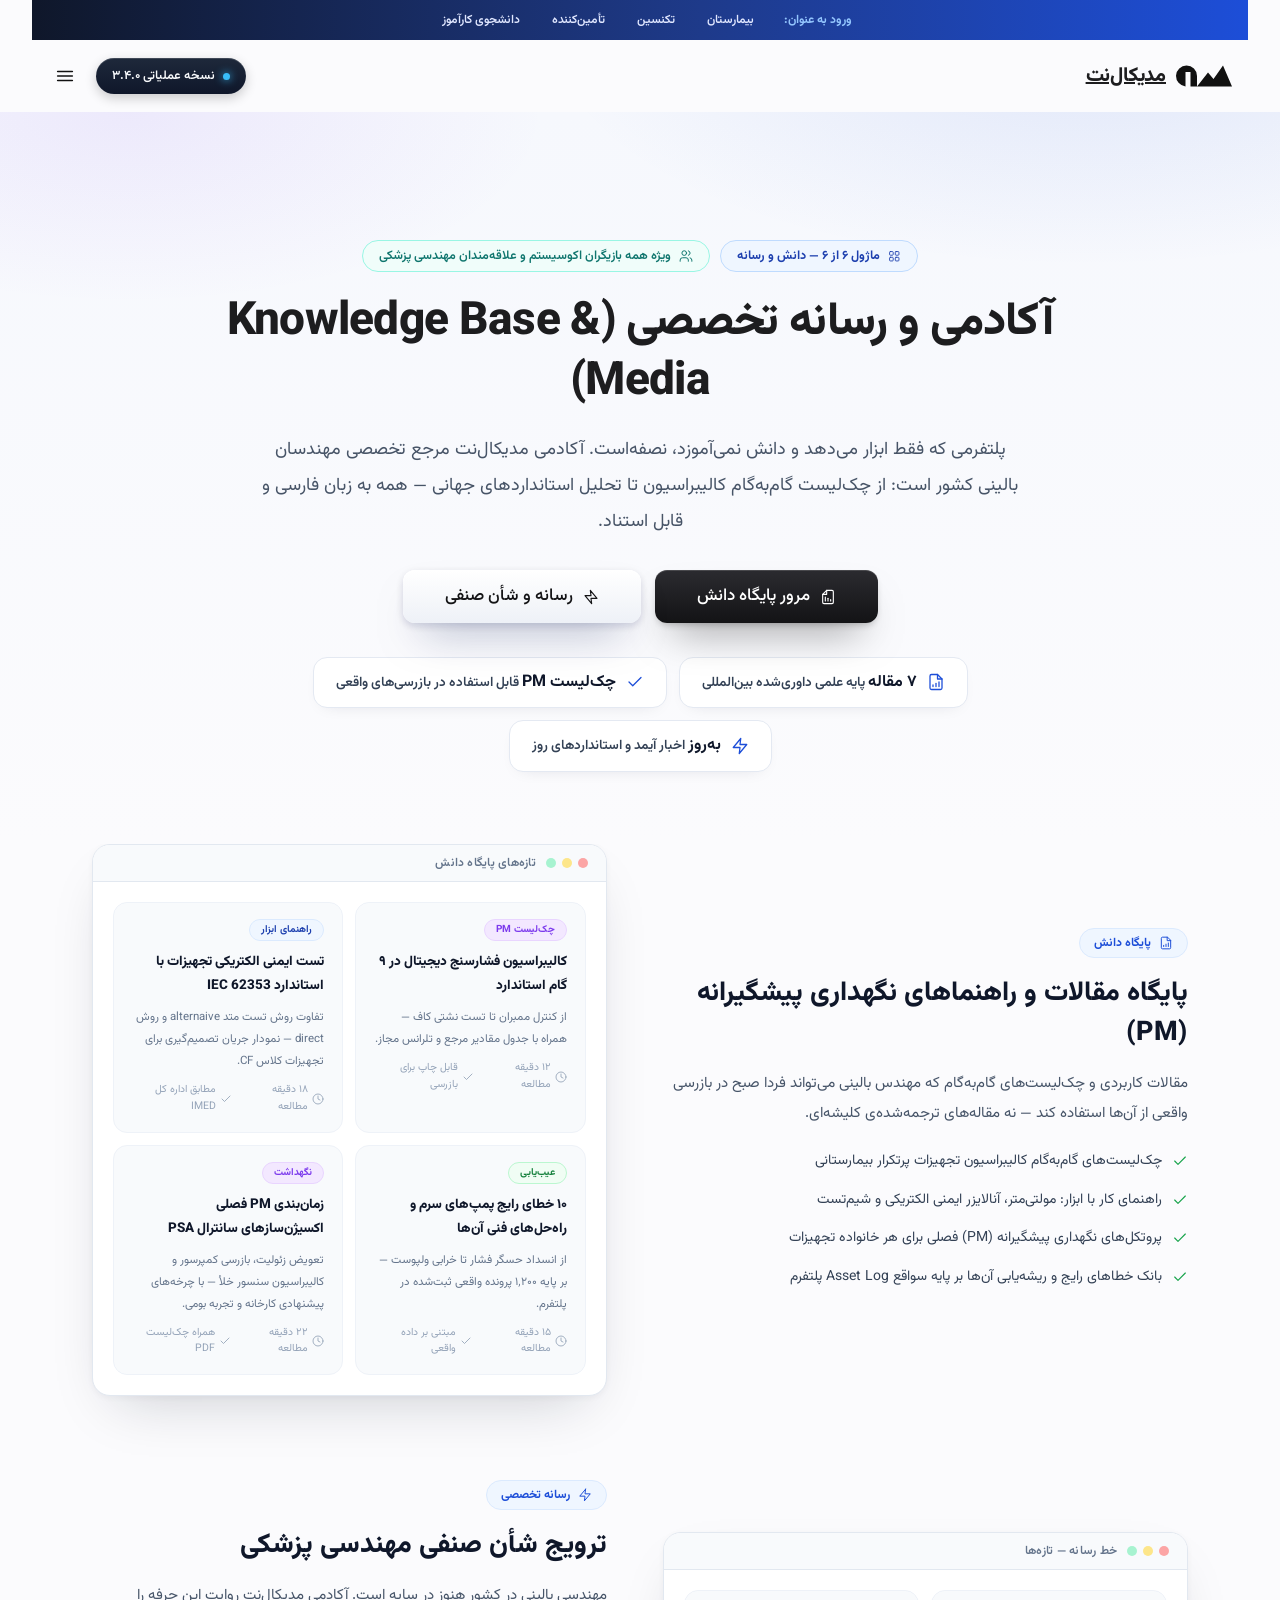
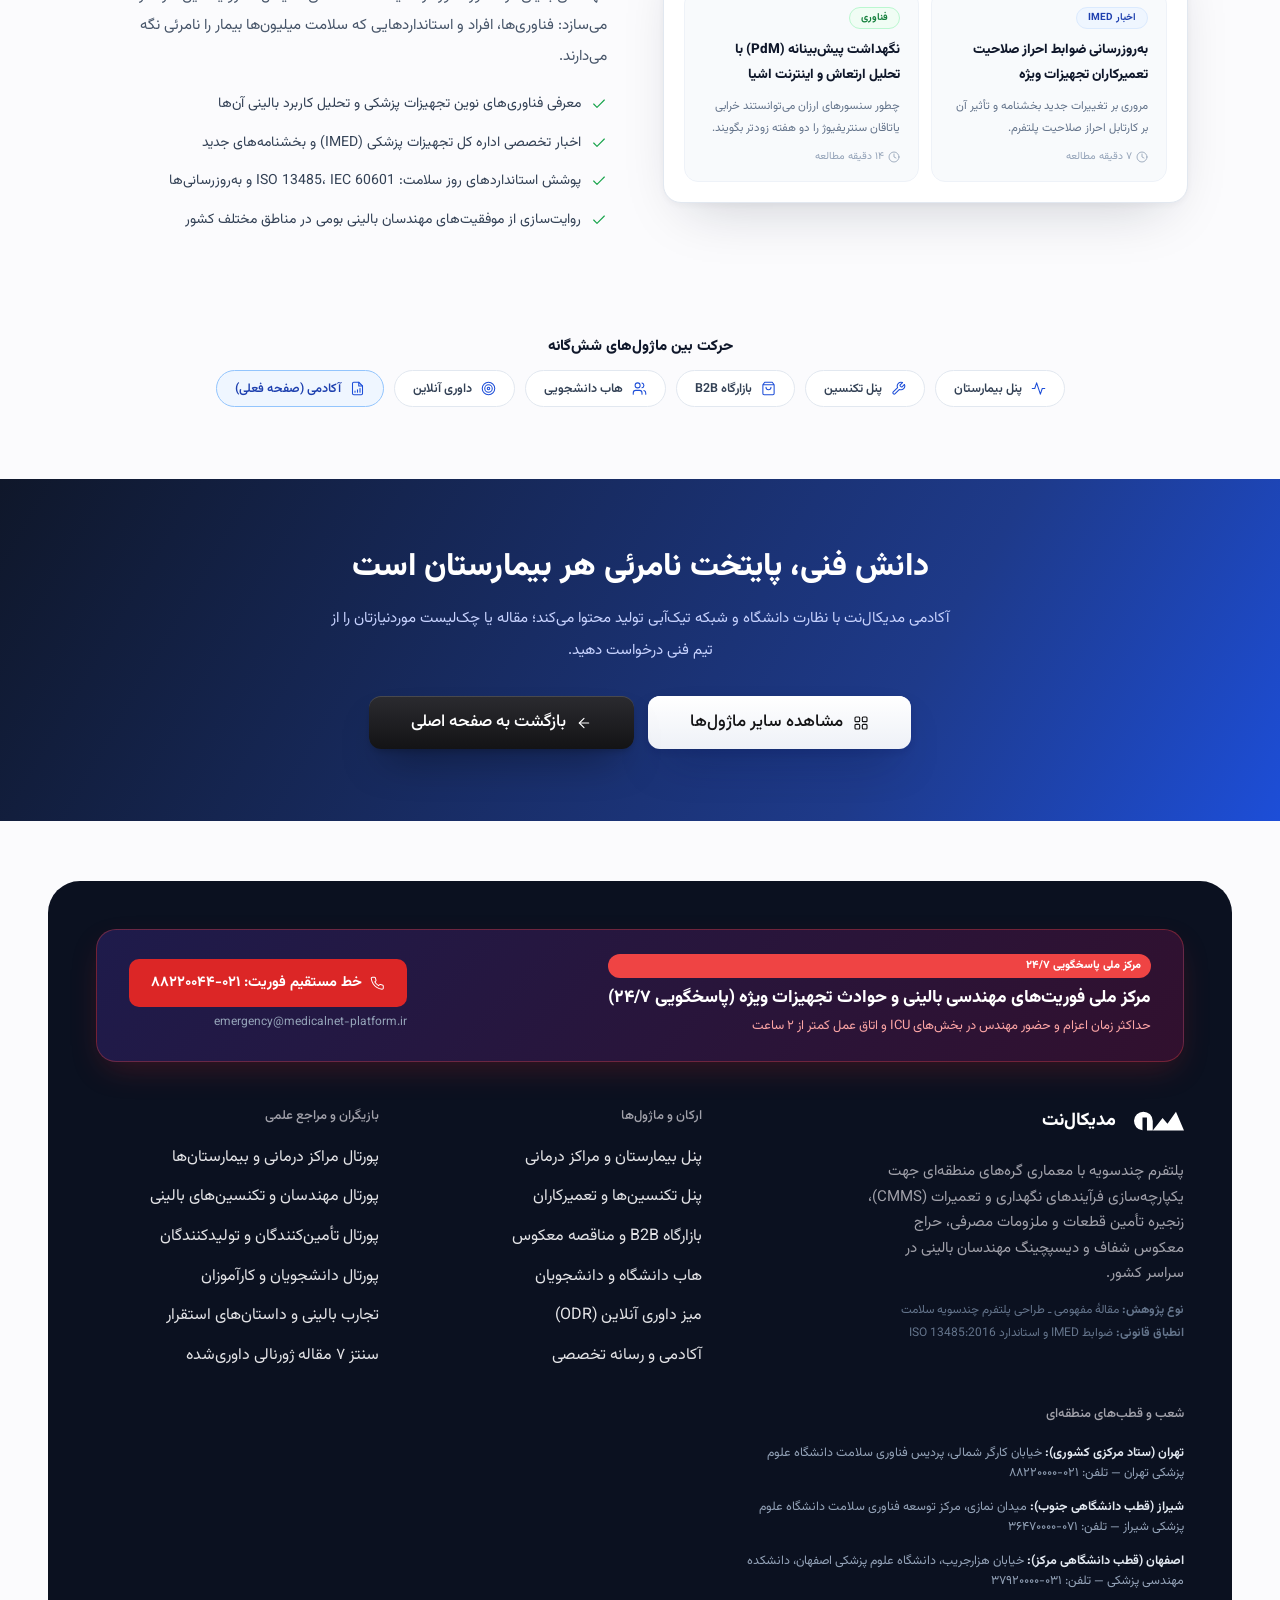
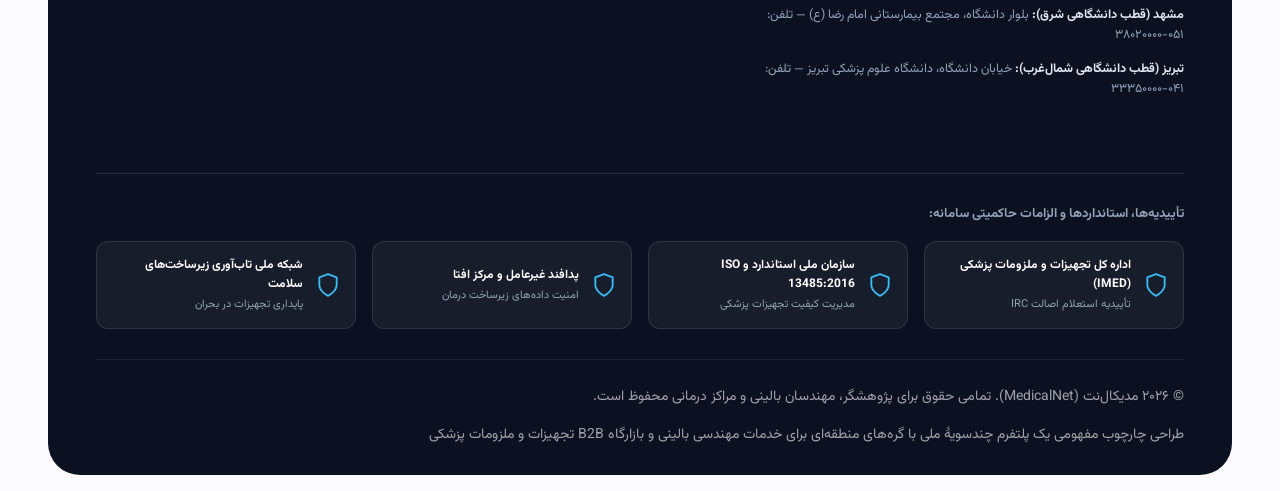
==== commit a447cd19: "feat: قالب پلتفرمی — نوار انتخاب نقش، پیشخوان نمایشی بیمارستان و چارچوب ۶‌گانه HTM - Role Switcher b" ====
--- a/academy.html
+++ b/academy.html
@@ -82,6 +82,17 @@
 
   <!-- ============ Header & Navigation ============ -->
   <header class="site-header" id="site-header">
+    <div class="role-bar">
+      <div class="role-bar__inner">
+        <span class="role-bar__label">ورود به عنوان:</span>
+        <nav class="role-switch" aria-label="انتخاب نقش کاربری و ورود به پیشخوان متناظر">
+        <a class="role-switch__btn" href="hospital.html#dashboard-demo">بیمارستان</a>
+        <a class="role-switch__btn" href="technicians.html">تکنسین</a>
+        <a class="role-switch__btn" href="marketplace.html">تأمین‌کننده</a>
+        <a class="role-switch__btn" href="students.html">دانشجوی کارآموز</a>
+        </nav>
+      </div>
+    </div>
     <div class="site-header__inner">
       <a class="brand" href="index.html" aria-label="مدیکال‌نت — صفحه اصلی پلتفرم ملی مهندسی بالینی">
         <svg class="brand__mark" viewBox="0 0 112 48" aria-hidden="true"><use href="#logo-mark"/></svg>
@@ -146,7 +157,7 @@
     </section>
 
     <!-- ============ Module features ============ -->
-    <article class="feature-block" data-reveal>
+    <article class="feature-block" id="f-kb" data-reveal>
       <div class="feature-block__copy">
         <span class="feature-block__kicker"><svg class="ic" aria-hidden="true"><use href="#i-file-chart"/></svg>پایگاه دانش</span>
         <h2 class="feature-block__title">پایگاه مقالات و راهنماهای نگهداری پیشگیرانه (PM)</h2>
@@ -169,7 +180,7 @@
 </div>        </div>
       </div>
     </article>
-    <article class="feature-block feature-block--reverse" data-reveal>
+    <article class="feature-block feature-block--reverse" id="f-promo" data-reveal>
       <div class="feature-block__copy">
         <span class="feature-block__kicker"><svg class="ic" aria-hidden="true"><use href="#i-zap"/></svg>رسانه تخصصی</span>
         <h2 class="feature-block__title">ترویج شأن صنفی مهندسی پزشکی</h2>
--- a/assets/css/style.css
+++ b/assets/css/style.css
@@ -46,7 +46,7 @@
 ul, ol { margin: 0; padding: 0; }
 p, h1, h2, h3, figure, blockquote { margin: 0; }
 [hidden] { display: none !important; }
-section[id], div[id="features"] { scroll-margin-top: 84px; }
+section[id], div[id="features"] { scroll-margin-top: calc(var(--header-h) + var(--rolebar-h) + 16px); }
 
 .sprite { position: absolute; width: 0; height: 0; overflow: hidden; }
 .sr-only { position: absolute; width: 1px; height: 1px; padding: 0; margin: -1px; overflow: hidden; clip: rect(0 0 0 0); white-space: nowrap; border: 0; }
@@ -61,7 +61,8 @@
 }
 .skip-link:focus { top: 12px; }
 
-.page { padding-top: var(--header-h); overflow-x: clip; }
+:root { --rolebar-h: 40px; }
+.page { padding-top: calc(var(--header-h) + var(--rolebar-h)); overflow-x: clip; }
 
 /* ---------- Buttons ---------- */
 .btn {
--- a/assets/css/module-pages.css
+++ b/assets/css/module-pages.css
@@ -441,3 +441,172 @@
   .sos-btn .pulse { animation: none; }
   .module-card:hover { transform: none; }
 }
+
+/* =========================================================
+   Role Switcher bar (top of every page — platform identity)
+   ========================================================= */
+:root { --rolebar-h: 40px; }
+.role-bar {
+  pointer-events: auto; height: var(--rolebar-h);
+  background: linear-gradient(90deg, #0f172a 0%, #1e3a8a 55%, #1d4ed8 100%);
+  color: #dbeafe; display: flex; align-items: center;
+}
+.role-bar__inner {
+  width: 100%; max-width: 1400px; margin: 0 auto; padding: 0 var(--gutter);
+  display: flex; align-items: center; justify-content: center; gap: 16px;
+}
+.role-bar__label { font: 700 12px/1 var(--font-body); color: #93c5fd; white-space: nowrap; }
+.role-switch { display: flex; align-items: center; gap: 4px; }
+.role-switch__btn {
+  padding: 6px 14px; border-radius: 999px; color: #e0e7ff; text-decoration: none;
+  font: 600 12px/1 var(--font-body); white-space: nowrap;
+  transition: background-color .2s, color .2s, box-shadow .2s;
+}
+.role-switch__btn:hover { background: rgba(255, 255, 255, .15); color: #fff; }
+.role-switch__btn.is-active { background: #fff; color: #1e3a8a; box-shadow: 0 4px 14px -4px rgba(255, 255, 255, .5); }
+@media (max-width: 640px) {
+  .role-bar__inner { justify-content: flex-start; overflow-x: auto; scrollbar-width: none; gap: 10px; }
+  .role-bar__inner::-webkit-scrollbar { display: none; }
+}
+
+/* =========================================================
+   Hospital Dashboard demo (app shell with sidebar)
+   ========================================================= */
+.dash-demo { padding: 76px var(--gutter) 28px; }
+.dashdemo-shell {
+  max-width: 1160px; margin: 42px auto 0;
+  display: grid; grid-template-columns: 250px 1fr;
+  background: #f6f8fc; border: 1px solid #e2e8f0; border-radius: 20px; overflow: hidden;
+  box-shadow: 0 30px 60px -30px rgba(15, 23, 42, .28);
+}
+.dashdemo-side { background: #0f172a; color: #cbd5e1; padding: 16px 14px; display: flex; flex-direction: column; gap: 4px; }
+.dashdemo-side__brand { display: flex; align-items: center; gap: 10px; color: #fff; padding: 4px 10px 14px; font: 800 13.5px/1.4 var(--font-body); }
+.dashdemo-side__brand .brand__mark { width: 42px; height: 18px; fill: #fff; }
+.dashdemo-side__brand small { display: block; color: #94a3b8; font-weight: 500; font-size: 10.5px; }
+.dashdemo-side nav { display: grid; gap: 2px; }
+.dashdemo-side__t { font: 700 10px/1 var(--font-body); color: #64748b; letter-spacing: .08em; padding: 10px 12px 6px; }
+.dashdemo-side a {
+  display: flex; justify-content: space-between; align-items: center; gap: 8px;
+  padding: 10px 12px; border-radius: 10px; color: #cbd5e1; text-decoration: none;
+  font: 600 12.5px/1 var(--font-body); transition: background-color .2s, color .2s;
+}
+.dashdemo-side a:hover { background: rgba(255, 255, 255, .09); color: #fff; }
+.dashdemo-side a.is-active { background: #1d4ed8; color: #fff; }
+.dashdemo-side a .ic { font-size: 14px; }
+.dashdemo-side__badge { background: #ef4444; color: #fff; font: 700 10.5px/1 var(--font-body); border-radius: 999px; padding: 3px 8px; }
+.dashdemo-side__user { margin-top: auto; border-top: 1px solid rgba(255, 255, 255, .12); padding: 12px 10px 4px; font-size: 11px; color: #94a3b8; line-height: 1.8; }
+.dashdemo-side__user b { color: #e2e8f0; display: block; font-size: 12px; }
+.dashdemo-main { padding: 18px 20px 22px; display: grid; gap: 14px; align-content: start; }
+.dashdemo-topbar { display: flex; align-items: center; justify-content: space-between; gap: 12px; flex-wrap: wrap; }
+.dashdemo-greet { font: 800 14.5px/1.5 var(--font-body); color: #0f172a; }
+.dashdemo-greet small { display: block; font-weight: 500; color: #64748b; font-size: 12px; margin-top: 2px; }
+.dashdemo-topbar-actions { display: flex; gap: 8px; align-items: center; }
+.dashdemo-search {
+  display: flex; align-items: center; gap: 8px; background: #fff; border: 1px solid #e2e8f0;
+  border-radius: 10px; padding: 8px 12px; font-size: 12px; color: #94a3b8; min-width: 220px;
+}
+.dashdemo-search .ic { font-size: 14px; }
+.dashdemo-bell { position: relative; width: 36px; height: 36px; border-radius: 10px; background: #fff; border: 1px solid #e2e8f0; display: grid; place-items: center; color: #475569; font-size: 16px; }
+.dashdemo-bell::after { content: ""; position: absolute; top: 8px; left: 9px; width: 7px; height: 7px; border-radius: 50%; background: #ef4444; border: 1.5px solid #fff; }
+.dashdemo-stats { display: grid; grid-template-columns: repeat(3, 1fr); gap: 10px; }
+.dstat { background: #fff; border: 1px solid #e2e8f0; border-radius: 14px; padding: 13px 15px; display: grid; gap: 4px; }
+.dstat__lbl { font: 600 11px/1 var(--font-body); color: #64748b; display: flex; gap: 6px; align-items: center; }
+.dstat__lbl .ic { font-size: 14px; color: #1d4ed8; }
+.dstat__val { font: 800 19px/1.3 var(--font-body); color: #0f172a; }
+.dstat__chg { font: 700 10.5px/1 var(--font-body); color: #16a34a; }
+.dashdemo-grid { display: grid; grid-template-columns: repeat(2, 1fr); gap: 14px; }
+.dd-card { background: #fff; border: 1px solid #e2e8f0; border-radius: 16px; padding: 16px 18px; display: grid; gap: 12px; align-content: start; }
+.dd-card--span { grid-column: 1 / -1; }
+.dd-card__head { display: flex; align-items: center; justify-content: space-between; gap: 8px; flex-wrap: wrap; }
+.dd-card__t { font: 800 13.5px/1.6 var(--font-body); color: #0f172a; display: flex; gap: 8px; align-items: center; }
+.dd-card__t .ic { font-size: 17px; color: #1d4ed8; }
+.dd-card__hint { font-size: 10.5px; color: #94a3b8; }
+.dd-card--sos { border-color: #fecaca; background: linear-gradient(180deg, #fff 0%, #fff5f5 100%); }
+.dd-card--sos .dd-card__t .ic { color: #dc2626; }
+.dd-sos-row { display: grid; grid-template-columns: 1.1fr 1fr auto; gap: 10px; align-items: end; }
+.dd-tx { display: flex; align-items: center; justify-content: space-between; gap: 10px; border: 1px solid #eef2f8; background: #f8fafc; border-radius: 12px; padding: 10px 14px; font-size: 12px; color: #334155; }
+.dd-tx b { color: #0f172a; }
+.dd-tx__state { font: 700 10.5px/1 var(--font-body); border-radius: 999px; padding: 5px 11px; white-space: nowrap; }
+.dd-tx__state--hold { color: #92400e; background: #fef3c7; }
+.dd-tx__state--ok { color: #15803d; background: #dcfce7; }
+@media (max-width: 900px) {
+  .dashdemo-shell { grid-template-columns: 1fr; }
+  .dashdemo-side nav { display: flex; overflow-x: auto; gap: 6px; padding-bottom: 4px; }
+  .dashdemo-side__t, .dashdemo-side__user { display: none; }
+  .dashdemo-side__brand { padding-bottom: 10px; }
+  .dashdemo-grid, .dashdemo-stats { grid-template-columns: 1fr; }
+  .dd-sos-row { grid-template-columns: 1fr; }
+}
+
+/* =========================================================
+   Framework infographic — "چارچوب ۶ گانه اکوسیستم HTM"
+   Theory layer -> framework layer -> implementation layer
+   ========================================================= */
+.fw-section { padding: 84px var(--gutter) 44px; }
+.fw-wrap { max-width: 1160px; margin: 44px auto 0; }
+.fw-layer { border-radius: 18px; padding: 24px; border: 1px solid; }
+.fw-layer--theory { background: #faf5ff; border-color: #e9d5ff; }
+.fw-layer--frame { background: #eff6ff; border-color: #bfdbfe; }
+.fw-layer--impl { background: linear-gradient(120deg, #0f172a, #1e3a8a 65%, #1d4ed8); border-color: #1e3a8a; color: #fff; }
+.fw-layer__head { display: flex; align-items: center; gap: 12px; margin-bottom: 6px; flex-wrap: wrap; }
+.fw-layer__tag {
+  font: 800 10.5px/1 var(--font-body); color: #fff; border-radius: 999px; padding: 6px 13px; letter-spacing: .04em;
+}
+.fw-layer--theory .fw-layer__tag { background: #7c3aed; }
+.fw-layer--frame .fw-layer__tag { background: #1d4ed8; }
+.fw-layer--impl .fw-layer__tag { background: rgba(255, 255, 255, .18); border: 1px solid rgba(255, 255, 255, .35); }
+.fw-layer__t { font: 800 16.5px/1.6 var(--font-body); color: #0f172a; }
+.fw-layer--impl .fw-layer__t { color: #fff; }
+.fw-layer__d { font-size: 12.5px; color: #64748b; line-height: 2; margin: 0 0 14px; }
+.fw-layer--impl .fw-layer__d { color: #c7d2fe; }
+.fw-papers { display: flex; flex-wrap: wrap; gap: 8px; }
+.fw-paper {
+  display: inline-flex; align-items: center; gap: 7px; background: #fff; border: 1px solid #e9d5ff;
+  border-radius: 999px; padding: 7px 13px; font: 600 11px/1 var(--font-body); color: #6b21a8;
+}
+.fw-paper .ic { font-size: 12px; color: #a855f7; }
+.fw-paper span { color: #9ca3af; }
+.fw-pillars { display: grid; grid-template-columns: repeat(3, 1fr); gap: 12px; }
+.fw-pillar { background: #fff; border: 1px solid #dbeafe; border-radius: 15px; padding: 15px 16px; display: grid; gap: 8px; align-content: start; }
+.fw-pillar__no { font: 800 10.5px/1 var(--font-body); color: #93c5fd; letter-spacing: .08em; }
+.fw-pillar__t { font: 800 13px/1.7 var(--font-body); color: #0f172a; }
+.fw-pillar__ref { display: flex; gap: 7px; align-items: flex-start; font-size: 10.5px; color: #7c3aed; line-height: 1.8; }
+.fw-pillar__ref .ic { flex: 0 0 auto; font-size: 12px; margin-top: 4px; }
+.fw-pillar__kpi { border-top: 1px dashed #dbeafe; padding-top: 8px; font-size: 10.5px; color: #475569; line-height: 1.8; }
+.fw-pillar__kpi b { color: #15803d; }
+.fw-impl-grid { display: grid; grid-template-columns: repeat(3, 1fr); gap: 10px; }
+.fw-impl-item { background: rgba(255, 255, 255, .08); border: 1px solid rgba(255, 255, 255, .2); border-radius: 13px; padding: 12px 14px; display: grid; gap: 4px; }
+.fw-impl-item a { color: #fff; text-decoration: none; font: 800 12.5px/1.7 var(--font-body); }
+.fw-impl-item a:hover { text-decoration: underline; }
+.fw-impl-item small { color: #c7d2fe; font-size: 10.5px; line-height: 1.7; }
+.fw-arrow { display: grid; place-items: center; height: 52px; position: relative; }
+.fw-arrow::before { content: ""; width: 2px; height: 100%; background: linear-gradient(180deg, #cbd5e1, #93c5fd); }
+.fw-arrow::after {
+  content: ""; position: absolute; bottom: 6px; width: 12px; height: 12px;
+  border-left: 2.5px solid #2563eb; border-bottom: 2.5px solid #2563eb;
+  transform: rotate(-45deg); background: transparent;
+}
+.fw-arrow__lbl { position: absolute; background: #fff; border: 1px solid #dbeafe; color: #1e40af; border-radius: 999px; padding: 5px 14px; font: 700 11px/1 var(--font-body); z-index: 1; }
+@media (max-width: 1024px) { .fw-pillars, .fw-impl-grid { grid-template-columns: repeat(2, 1fr); } }
+@media (max-width: 640px) { .fw-pillars, .fw-impl-grid { grid-template-columns: 1fr; } }
+
+/* Dashboard demo — extras (head, fields, SOS button, note) */
+.dash-demo__head { max-width: 1160px; margin: 0 auto; text-align: center; display: grid; gap: 12px; justify-items: center; }
+.dash-demo__head .module-badge { margin-bottom: 2px; }
+.dash-demo__title { font: 800 clamp(24px, 3.4vw, 34px)/1.5 var(--font-body); color: var(--ink); margin: 0; }
+.dash-demo__lead { max-width: 720px; color: #475569; font-size: 14px; line-height: 2.1; margin: 0; }
+.dash-demo__note { max-width: 1160px; margin: 16px auto 0; text-align: center; font-size: 11.5px; color: #94a3b8; line-height: 1.9; }
+.dd-sos-row .dd-field { display: grid; gap: 6px; }
+.dd-field__lbl { font: 600 10.5px/1 var(--font-body); color: #94a3b8; }
+.dd-field__val { background: #fff; border: 1px solid #fecaca; border-radius: 11px; padding: 11px 13px; font: 600 12.5px/1.4 var(--font-body); color: #334155; }
+.dd-sos-btn {
+  display: inline-flex; align-items: center; justify-content: center; gap: 9px; white-space: nowrap;
+  background: linear-gradient(135deg, #dc2626, #ef4444); color: #fff; border-radius: 12px;
+  padding: 14px 22px; font: 800 13px/1 var(--font-body); text-decoration: none;
+  box-shadow: 0 12px 26px -10px rgba(220, 38, 38, .55); transition: transform .2s, box-shadow .2s;
+}
+.dd-sos-btn:hover { transform: translateY(-2px); box-shadow: 0 16px 30px -10px rgba(220, 38, 38, .6); }
+.dd-sos-btn .ic { font-size: 16px; }
+.dd-balance { display: flex; align-items: baseline; justify-content: space-between; gap: 10px; background: #f0fdf4; border: 1px dashed #86efac; border-radius: 12px; padding: 12px 15px; }
+.dd-balance__lbl { font: 600 11px/1 var(--font-body); color: #15803d; }
+.dd-balance__val { font: 800 17px/1 var(--font-body); color: #166534; }
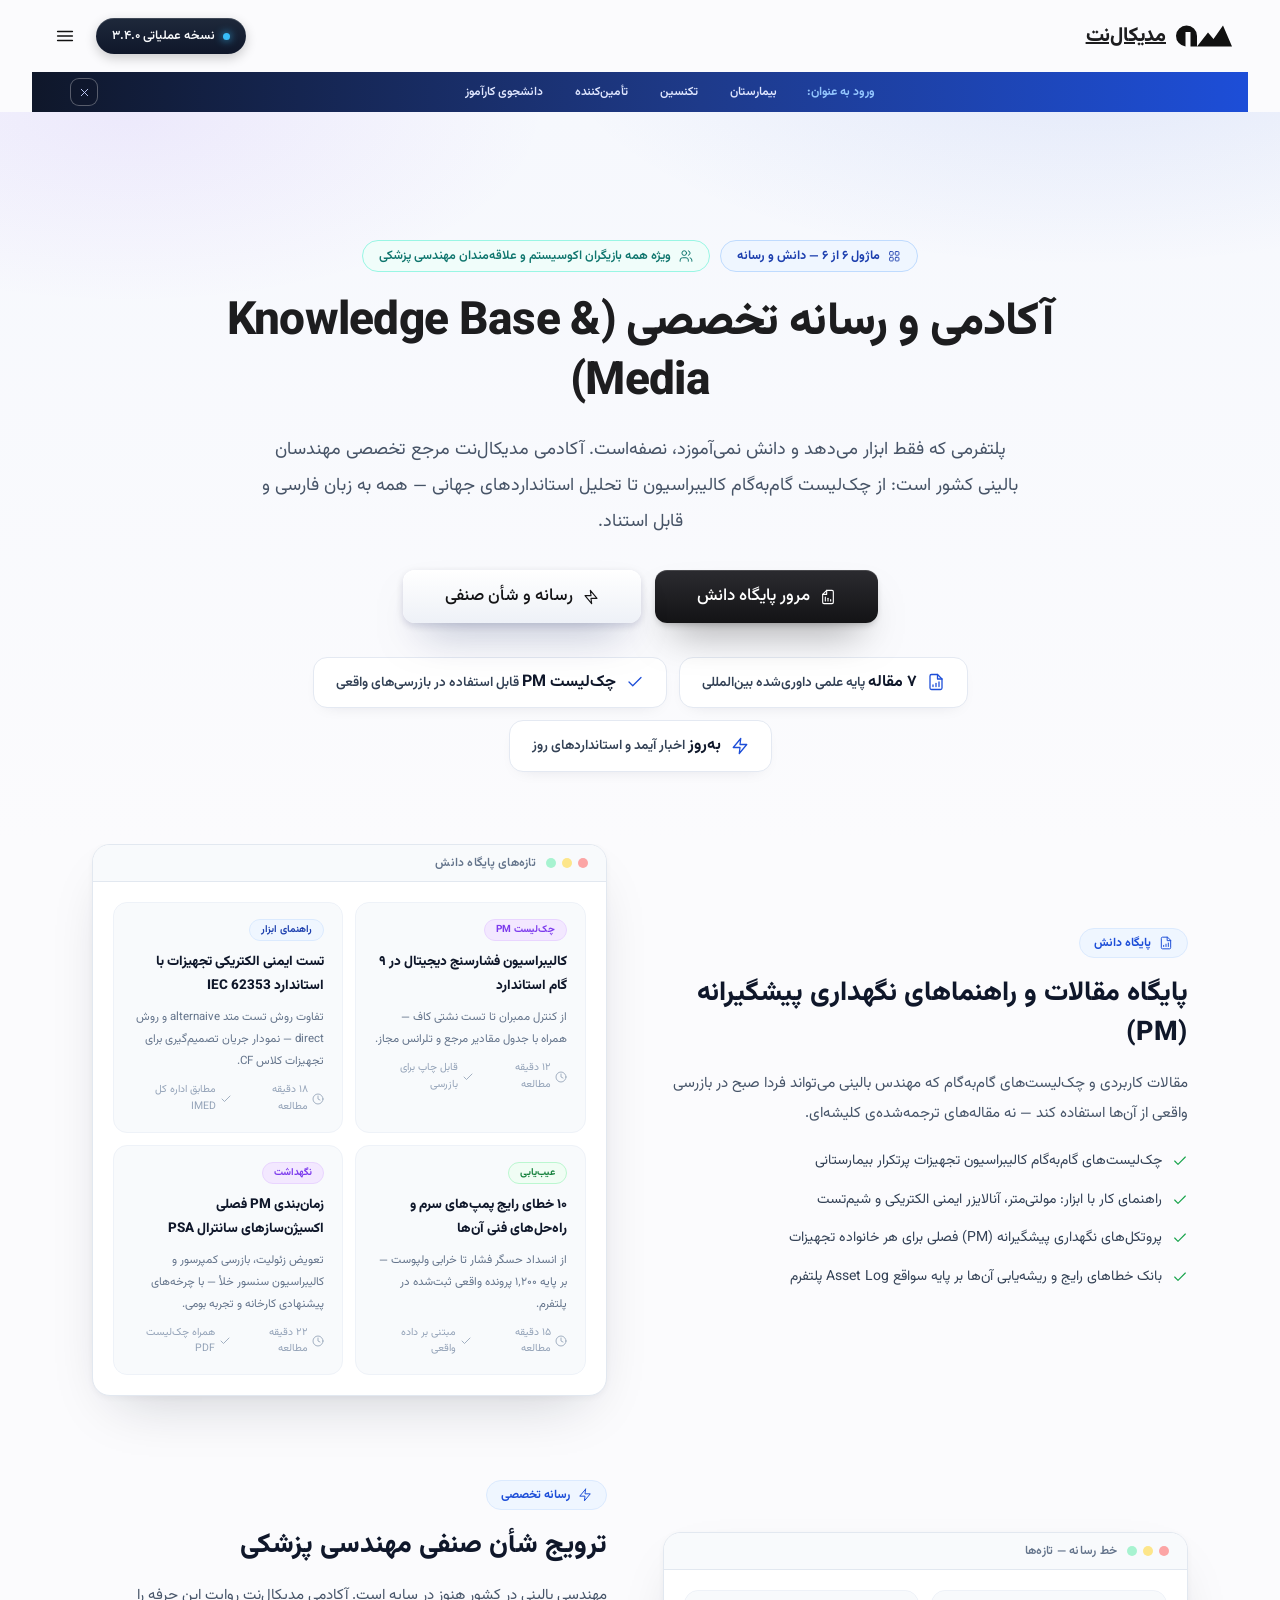
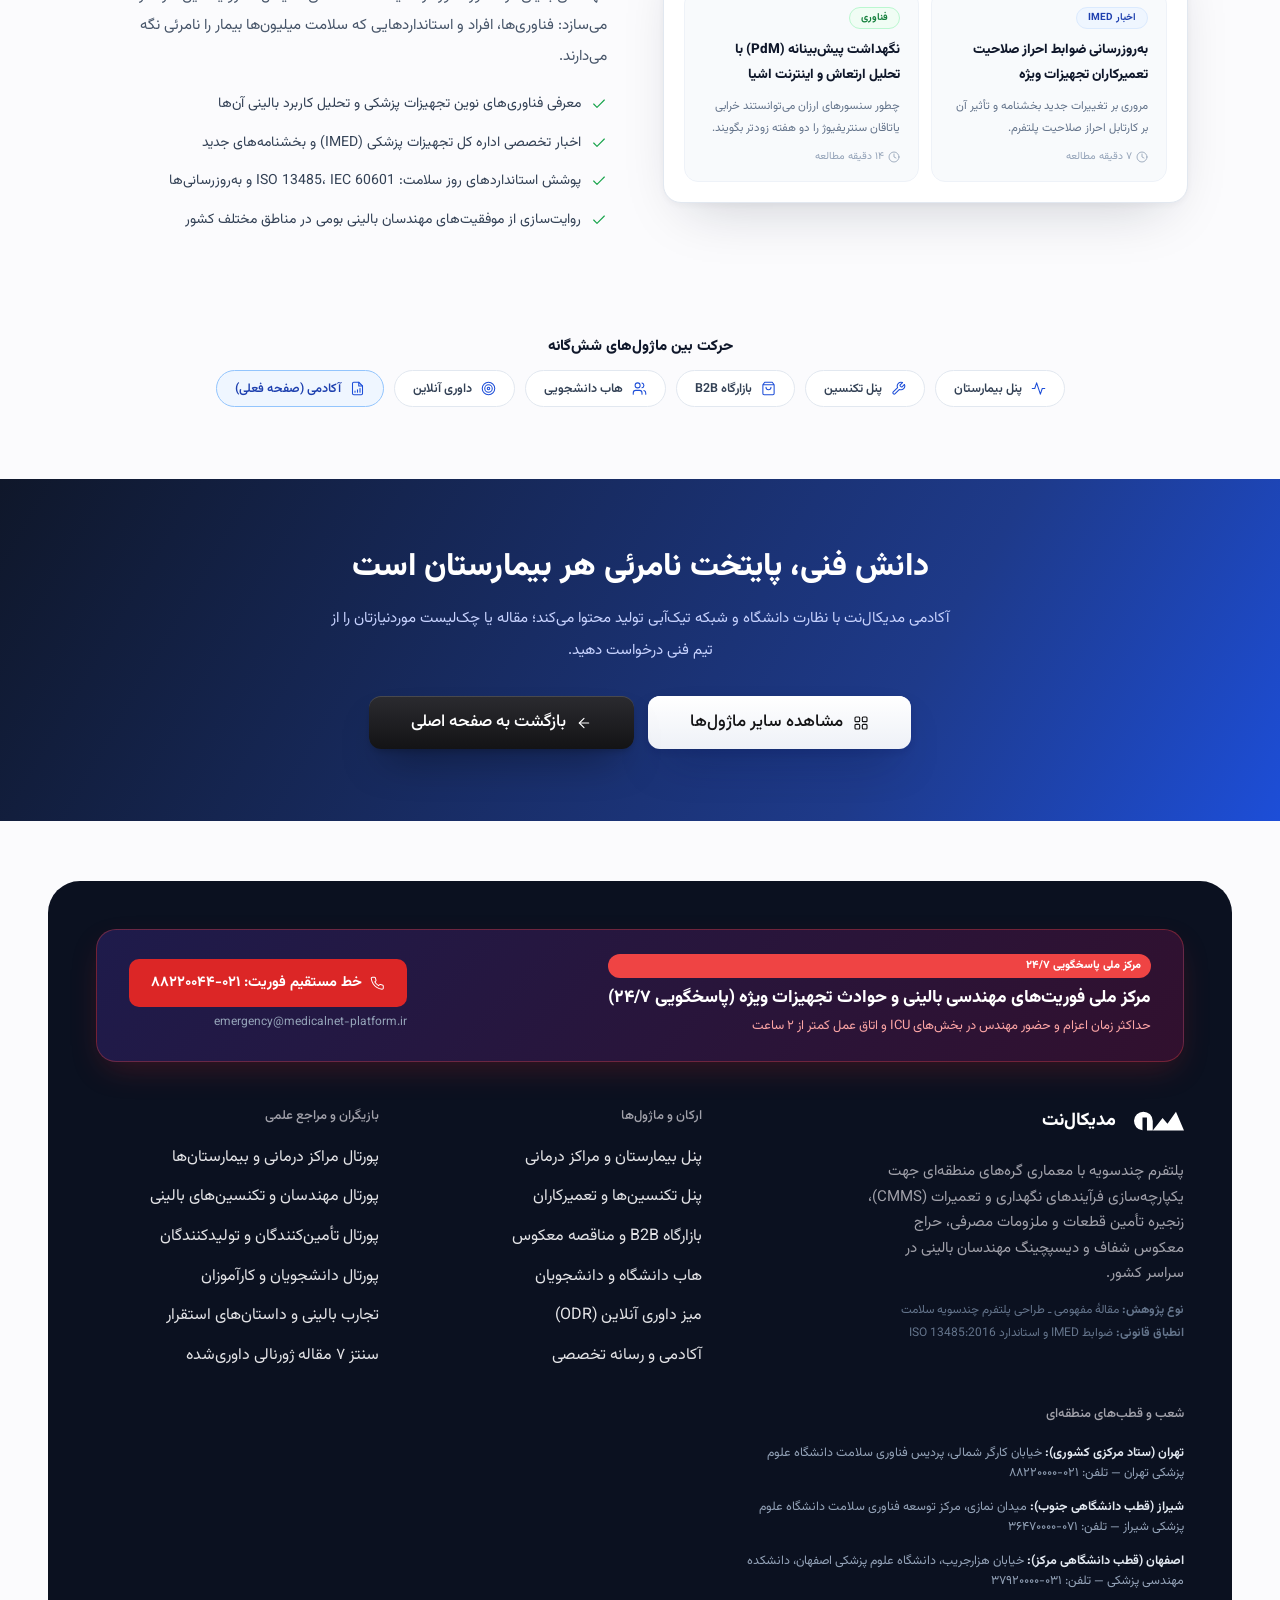
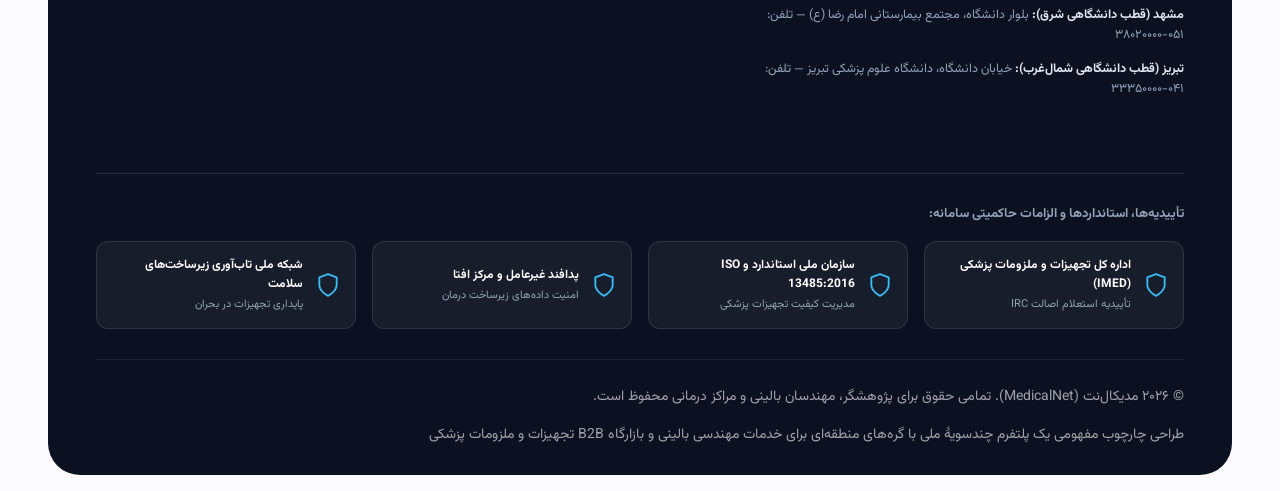
==== commit a1533144: "feat: نوار نقش‌ها رول‌شونده و انتقال به پایین هدر + ساده‌سازی لینک بیمارستان - نوار «ورود به عنوان» " ====
--- a/academy.html
+++ b/academy.html
@@ -31,6 +31,7 @@
   <link rel="stylesheet" href="assets/css/medicalnet-components.css">
   <link rel="stylesheet" href="assets/css/rtl-override.css">
   <link rel="stylesheet" href="assets/css/module-pages.css">
+  <script src="assets/js/rolebar-state.js"></script>
   <script src="assets/js/main.js" defer></script>
 </head>
 <body id="top">
@@ -82,17 +83,6 @@
 
   <!-- ============ Header & Navigation ============ -->
   <header class="site-header" id="site-header">
-    <div class="role-bar">
-      <div class="role-bar__inner">
-        <span class="role-bar__label">ورود به عنوان:</span>
-        <nav class="role-switch" aria-label="انتخاب نقش کاربری و ورود به پیشخوان متناظر">
-        <a class="role-switch__btn" href="hospital.html#dashboard-demo">بیمارستان</a>
-        <a class="role-switch__btn" href="technicians.html">تکنسین</a>
-        <a class="role-switch__btn" href="marketplace.html">تأمین‌کننده</a>
-        <a class="role-switch__btn" href="students.html">دانشجوی کارآموز</a>
-        </nav>
-      </div>
-    </div>
     <div class="site-header__inner">
       <a class="brand" href="index.html" aria-label="مدیکال‌نت — صفحه اصلی پلتفرم ملی مهندسی بالینی">
         <svg class="brand__mark" viewBox="0 0 112 48" aria-hidden="true"><use href="#logo-mark"/></svg>
@@ -122,6 +112,24 @@
         </button>
       </div>
     </div>
+    <div class="role-bar" id="role-bar">
+      <div class="role-bar__inner">
+        <span class="role-bar__label">ورود به عنوان:</span>
+        <nav class="role-switch" aria-label="انتخاب نقش کاربری و ورود به پیشخوان متناظر">
+        <a class="role-switch__btn" href="hospital.html">بیمارستان</a>
+        <a class="role-switch__btn" href="technicians.html">تکنسین</a>
+        <a class="role-switch__btn" href="marketplace.html">تأمین‌کننده</a>
+        <a class="role-switch__btn" href="students.html">دانشجوی کارآموز</a>
+        </nav>
+      </div>
+      <button class="role-bar__toggle" type="button" aria-controls="role-bar" aria-expanded="true" aria-label="بستن نوار انتخاب نقش">
+        <svg class="ic" aria-hidden="true"><use href="#i-close"/></svg>
+      </button>
+    </div>
+    <button class="role-bar__reopen" type="button" aria-controls="role-bar" aria-expanded="false" aria-label="باز کردن نوار انتخاب نقش">
+      ورود به عنوان
+      <svg class="ic" aria-hidden="true"><use href="#i-chevron-down"/></svg>
+    </button>
     <div class="mobile-menu" id="mobile-menu" hidden>
       <a href="index.html">خانه</a>
       <a href="hospital.html">پنل بیمارستان و مراکز درمانی</a>
--- a/assets/css/style.css
+++ b/assets/css/style.css
@@ -62,7 +62,8 @@
 .skip-link:focus { top: 12px; }
 
 :root { --rolebar-h: 40px; }
-.page { padding-top: calc(var(--header-h) + var(--rolebar-h)); overflow-x: clip; }
+.page { padding-top: calc(var(--header-h) + var(--rolebar-h)); overflow-x: clip; transition: padding-top .35s ease; }
+@media (prefers-reduced-motion: reduce) { .page { transition: none; } }
 
 /* ---------- Buttons ---------- */
 .btn {
--- a/assets/css/module-pages.css
+++ b/assets/css/module-pages.css
@@ -443,18 +443,46 @@
 }
 
 /* =========================================================
-   Role Switcher bar (top of every page — platform identity)
+   Role Switcher bar (bottom of the fixed header, collapsible/rollable)
    ========================================================= */
 :root { --rolebar-h: 40px; }
+html.rolebar-closed { --rolebar-h: 0px; }
 .role-bar {
-  pointer-events: auto; height: var(--rolebar-h);
+  pointer-events: auto; position: relative; z-index: 1;
+  height: var(--rolebar-h); overflow: hidden;
   background: linear-gradient(90deg, #0f172a 0%, #1e3a8a 55%, #1d4ed8 100%);
   color: #dbeafe; display: flex; align-items: center;
+  transition: height .35s ease;
 }
 .role-bar__inner {
-  width: 100%; max-width: 1400px; margin: 0 auto; padding: 0 var(--gutter);
+  width: 100%; max-width: 1400px; margin: 0 auto;
+  padding-inline: var(--gutter) calc(var(--gutter) + 46px);
   display: flex; align-items: center; justify-content: center; gap: 16px;
 }
+.role-bar__toggle {
+  position: absolute; inset-inline-end: calc(var(--gutter) + 6px); top: 50%;
+  transform: translateY(-50%); z-index: 2; width: 28px; height: 28px;
+  border-radius: 9px; border: 1px solid rgba(255, 255, 255, .3);
+  background: rgba(15, 23, 42, .55); color: #c7d2fe;
+  display: grid; place-items: center; cursor: pointer;
+  transition: background-color .2s, color .2s;
+}
+.role-bar__toggle:hover { background: rgba(255, 255, 255, .28); color: #fff; }
+.role-bar__toggle .ic { font-size: 13px; }
+.role-bar__reopen {
+  pointer-events: auto; position: absolute; bottom: 0; inset-inline-end: var(--gutter);
+  transform: translateY(100%); z-index: 3;
+  display: none; align-items: center; gap: 8px;
+  background: #0f172a; color: #dbeafe; border: 1px solid #1e3a8a; border-top: none;
+  border-radius: 0 0 12px 12px; padding: 8px 15px; cursor: pointer;
+  font: 700 11.5px/1 var(--font-body);
+  box-shadow: 0 12px 22px -10px rgba(15, 23, 42, .55);
+  transition: background-color .2s, color .2s;
+}
+html.rolebar-closed .role-bar__reopen { display: inline-flex; }
+.role-bar__reopen:hover { background: #1e3a8a; color: #fff; }
+.role-bar__reopen .ic { font-size: 13px; }
+@media (prefers-reduced-motion: reduce) { .role-bar { transition: none; } }
 .role-bar__label { font: 700 12px/1 var(--font-body); color: #93c5fd; white-space: nowrap; }
 .role-switch { display: flex; align-items: center; gap: 4px; }
 .role-switch__btn {
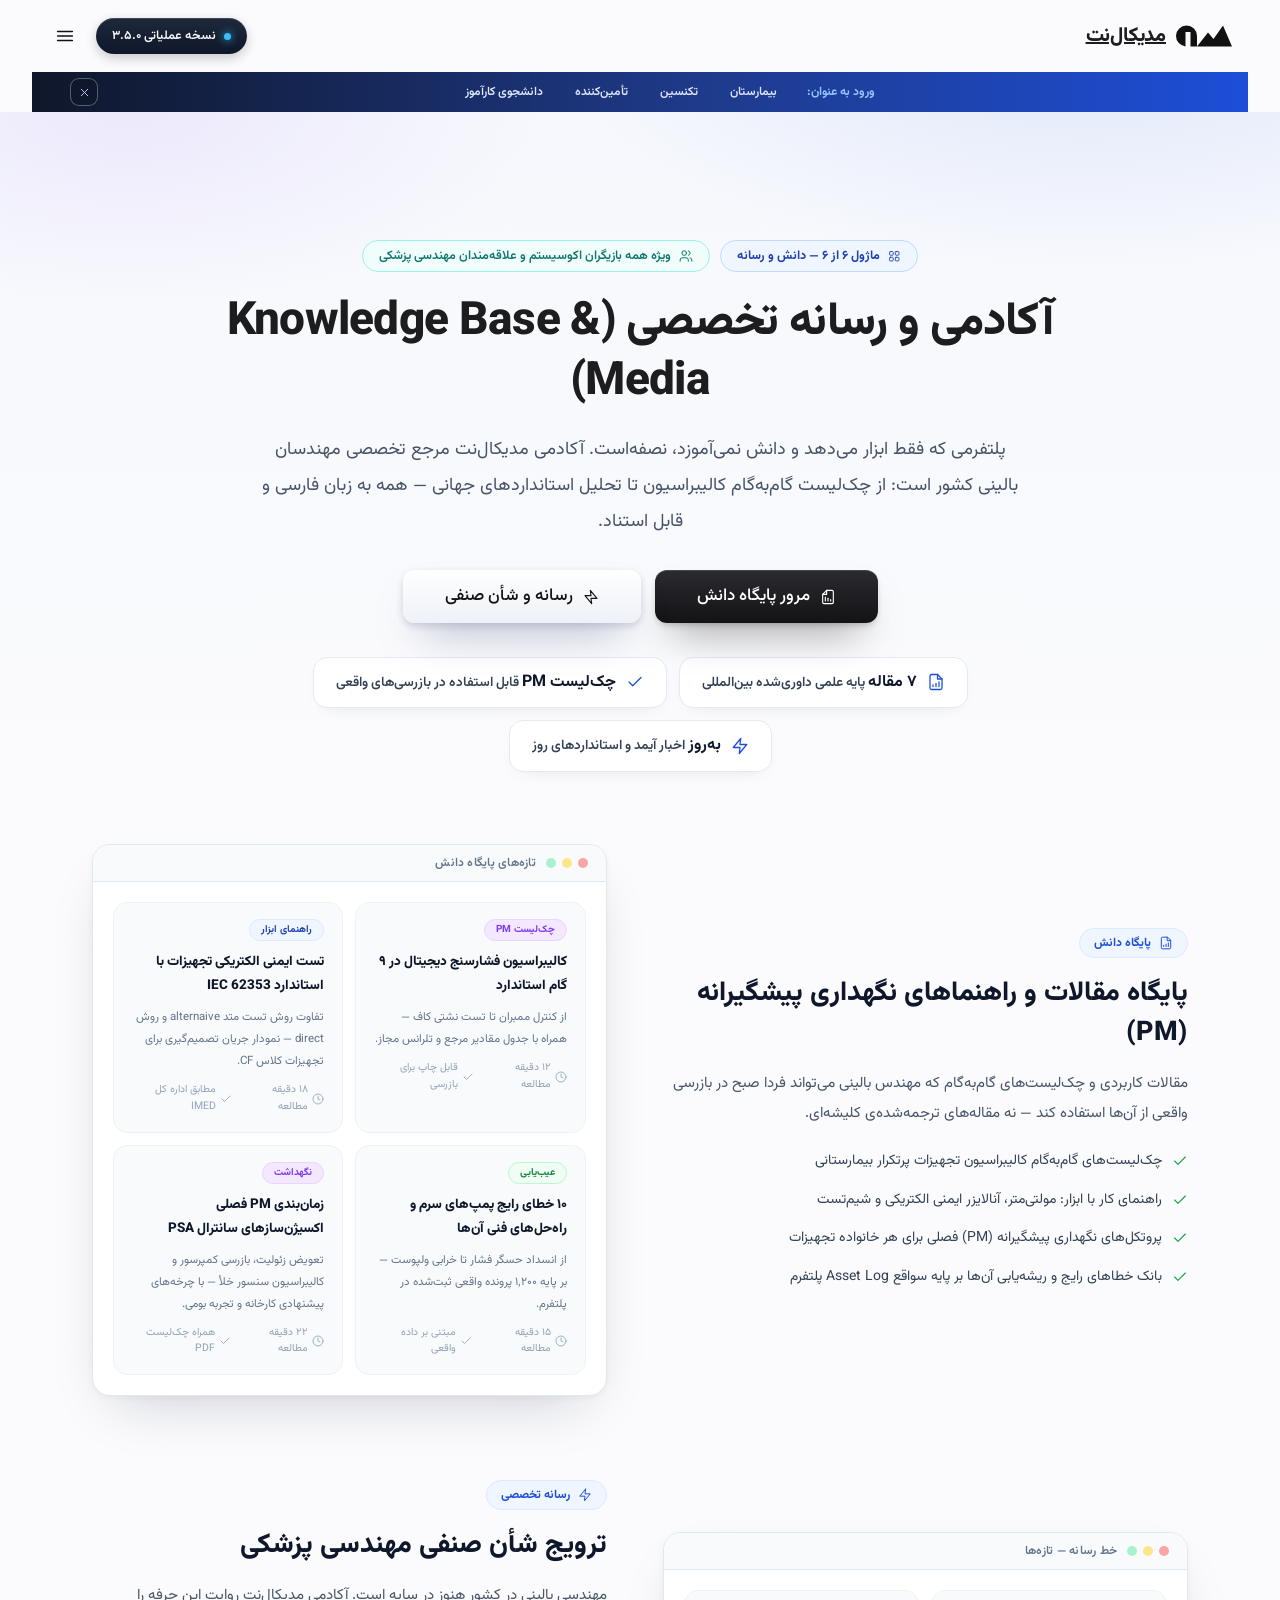
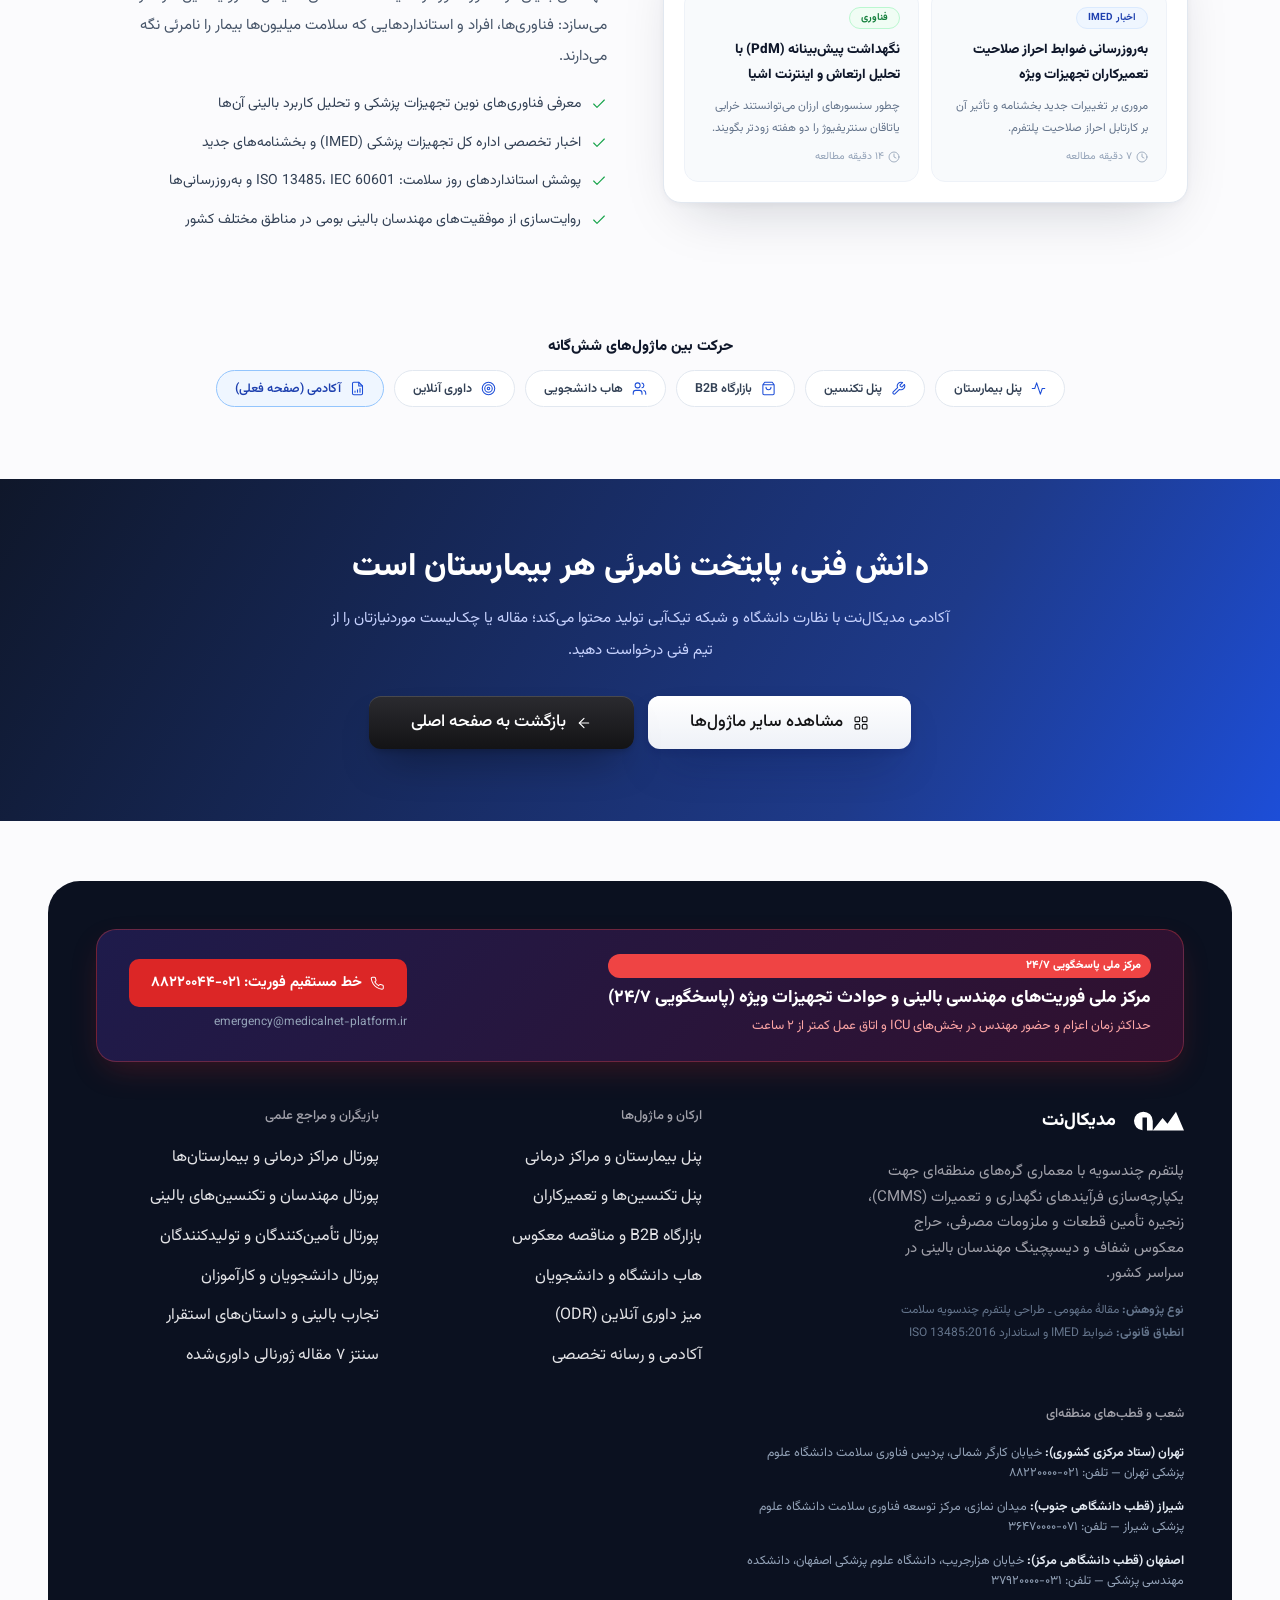
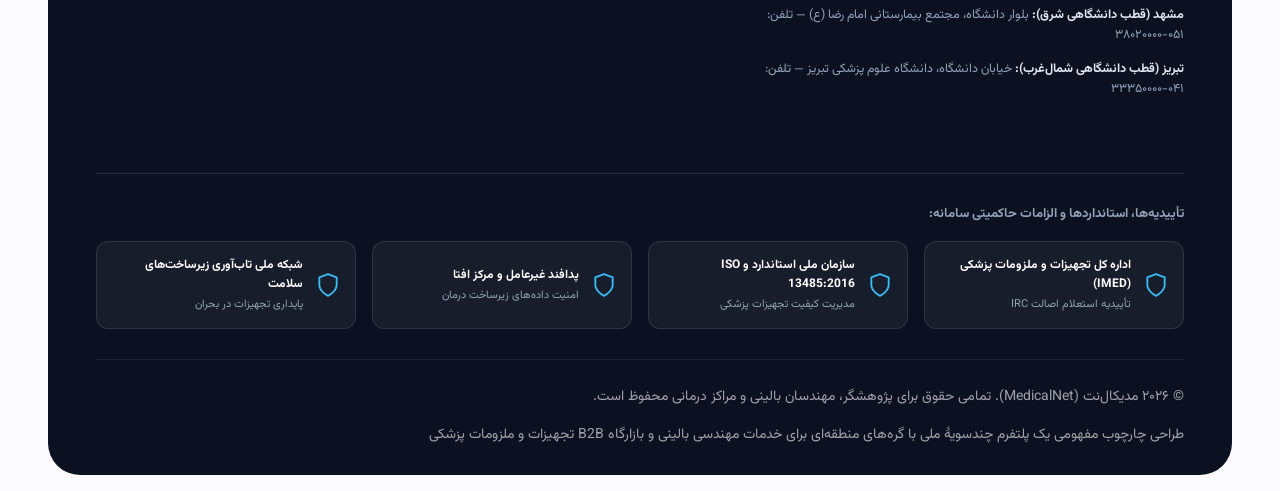
==== commit 70eaaf33: "feat: پیشخوان یکپارچه (سامانه یکپارچه) — سفارشات، توکن‌ها، مناقصات، تعمیرات و نیازمندی‌های استانی - " ====
--- a/academy.html
+++ b/academy.html
@@ -102,8 +102,8 @@
         <a class="nav__link is-active" href="academy.html" aria-current="page">آکادمی</a>
       </nav>
       <div class="site-header__actions">
-        <span class="badge-version" title="نسخه عملیاتی منطبق بر مقاله پژوهشی">نسخه عملیاتی ۳.۴.۰</span>
-        <a href="index.html#modules" class="btn btn--dark btn--sm" data-sparkle>
+        <span class="badge-version" title="نسخه عملیاتی منطبق بر مقاله پژوهشی">نسخه عملیاتی ۳.۵.۰</span>
+        <a href="console.html" class="btn btn--dark btn--sm" data-sparkle>
           <span>ورود به پورتال</span>
           <svg class="ic" aria-hidden="true"><use href="#i-arrow-right"/></svg>
         </a>
@@ -132,6 +132,7 @@
     </button>
     <div class="mobile-menu" id="mobile-menu" hidden>
       <a href="index.html">خانه</a>
+      <a href="console.html">پیشخوان یکپارچه (سفارشات، توکن‌ها، مناقصات، تعمیرات)</a>
       <a href="hospital.html">پنل بیمارستان و مراکز درمانی</a>
       <a href="technicians.html">پنل تکنسین‌ها و تعمیرکاران</a>
       <a href="marketplace.html">بازارگاه B2B تأمین‌کنندگان</a>
--- a/assets/css/module-pages.css
+++ b/assets/css/module-pages.css
@@ -638,3 +638,126 @@
 .dd-balance { display: flex; align-items: baseline; justify-content: space-between; gap: 10px; background: #f0fdf4; border: 1px dashed #86efac; border-radius: 12px; padding: 12px 15px; }
 .dd-balance__lbl { font: 600 11px/1 var(--font-body); color: #15803d; }
 .dd-balance__val { font: 800 17px/1 var(--font-body); color: #166534; }
+
+/* =========================================================
+   Unified Console (console.html) — «سامانه یکپارچه»
+   One shell, one language, one ID system
+   ========================================================= */
+.uc-hero { padding: 56px var(--gutter) 6px; }
+.uc-hero__inner { max-width: 980px; margin: 0 auto; display: grid; gap: 14px; justify-items: center; text-align: center; }
+.uc-hero__badges { display: flex; gap: 8px; flex-wrap: wrap; justify-content: center; }
+.uc-hero__title { font: 800 clamp(26px, 3.8vw, 38px)/1.5 var(--font-body); color: var(--ink); margin: 0; }
+.uc-hero__lead { color: #475569; font-size: 14.5px; line-height: 2.1; max-width: 780px; margin: 0; }
+.uc-hero__actions { display: flex; gap: 10px; flex-wrap: wrap; justify-content: center; margin-top: 2px; }
+.uc-hero__stats { display: grid; grid-template-columns: repeat(4, 1fr); gap: 10px; width: 100%; max-width: 880px; margin-top: 8px; }
+
+/* worklist — «کارتابل من» */
+.uc-worklist { padding: 52px var(--gutter) 0; }
+.uc-worklist__wrap {
+  max-width: 1160px; margin: 24px auto 0; background: #fff; border: 1px solid #e2e8f0; border-radius: 18px;
+  overflow: hidden; box-shadow: 0 20px 40px -28px rgba(15, 23, 42, .22);
+}
+.uc-worklist__head { display: flex; justify-content: space-between; align-items: center; gap: 10px; padding: 15px 20px; background: #f8fafc; border-bottom: 1px solid #e2e8f0; flex-wrap: wrap; }
+.uc-worklist__t { font: 800 14.5px/1 var(--font-body); color: #0f172a; display: flex; gap: 10px; align-items: center; }
+.uc-worklist__count { background: #ef4444; color: #fff; font: 800 11px/1 var(--font-body); border-radius: 999px; padding: 5px 10px; }
+.uc-worklist__hint { font-size: 11px; color: #94a3b8; }
+.uc-worklist__item { display: flex; align-items: center; gap: 12px; padding: 13px 20px; border-bottom: 1px solid #f1f5f9; flex-wrap: wrap; }
+.uc-worklist__item:last-child { border-bottom: none; }
+.uc-worklist__id { font: 800 12px/1 var(--font-body); color: #1e3a8a; letter-spacing: .03em; direction: ltr; white-space: nowrap; }
+.uc-worklist__desc { flex: 1 1 220px; font-size: 12.5px; color: #475569; line-height: 1.9; }
+.uc-act {
+  display: inline-flex; align-items: center; gap: 6px; border: 1px solid #bfdbfe; color: #1d4ed8;
+  border-radius: 9px; padding: 7px 13px; font: 700 11px/1 var(--font-body); text-decoration: none;
+  white-space: nowrap; transition: background-color .2s, border-color .2s; cursor: pointer; background: #fff;
+}
+.uc-act:hover { background: #eff6ff; border-color: #93c5fd; }
+.uc-act--ghost { border-color: #e2e8f0; color: #64748b; cursor: default; }
+.uc-act--ghost:hover { background: none; border-color: #e2e8f0; }
+
+/* unified status vocabulary */
+.uc-legend { padding: 40px var(--gutter) 0; }
+.uc-legend__wrap { max-width: 1160px; margin: 14px auto 0; display: flex; gap: 8px; flex-wrap: wrap; justify-content: center; }
+.uc-legend__t { width: 100%; text-align: center; font: 700 11.5px/1 var(--font-body); color: #64748b; }
+.uc-chip { display: inline-flex; align-items: center; gap: 6px; font: 700 10.5px/1 var(--font-body); border-radius: 999px; padding: 6px 12px; white-space: nowrap; }
+.uc-chip::before { content: ""; width: 7px; height: 7px; border-radius: 50%; background: currentColor; flex: 0 0 auto; }
+.uc-chip--urgent { color: #b91c1c; background: #fee2e2; }
+.uc-chip--wait { color: #a16207; background: #fef3c7; }
+.uc-chip--run { color: #1d4ed8; background: #dbeafe; }
+.uc-chip--done { color: #15803d; background: #dcfce7; }
+.uc-chip--arch { color: #475569; background: #e2e8f0; }
+
+/* tabs */
+.uc-tabs { padding: 44px var(--gutter) 0; }
+.uc-tabs__wrap { max-width: 1160px; margin: 22px auto 0; }
+.uc-tablist { display: flex; gap: 6px; overflow-x: auto; scrollbar-width: none; background: #f1f5f9; padding: 6px; border-radius: 14px; }
+.uc-tablist::-webkit-scrollbar { display: none; }
+.uc-tab {
+  flex: 1 0 auto; display: inline-flex; gap: 8px; align-items: center; justify-content: center;
+  padding: 11px 18px; border-radius: 10px; border: none; background: transparent; color: #475569;
+  font: 700 12.5px/1 var(--font-body); cursor: pointer; white-space: nowrap;
+  transition: background-color .2s, color .2s, box-shadow .2s;
+}
+.uc-tab .ic { font-size: 15px; }
+.uc-tab:hover { color: #0f172a; background: #e2e8f0; }
+.uc-tab[aria-selected="true"] { background: #0f172a; color: #fff; box-shadow: 0 8px 18px -8px rgba(15, 23, 42, .5); }
+.uc-tab[aria-selected="true"] .ic { color: #93c5fd; }
+.uc-panel { padding-top: 18px; }
+.uc-panel__stats { display: grid; grid-template-columns: repeat(3, 1fr); gap: 10px; margin-bottom: 14px; }
+.uc-balance-row { display: grid; grid-template-columns: 1fr 1fr; gap: 10px; margin-bottom: 14px; }
+
+/* tables */
+.uc-tablewrap { background: #fff; border: 1px solid #e2e8f0; border-radius: 16px; overflow: hidden; }
+.uc-tablewrap__bar { display: flex; justify-content: space-between; align-items: center; gap: 10px; padding: 12px 16px; background: #f8fafc; border-bottom: 1px solid #e2e8f0; font: 700 12.5px/1 var(--font-body); color: #334155; flex-wrap: wrap; }
+.uc-tablewrap__count { color: #64748b; font-weight: 600; font-size: 11px; }
+.uc-scroll { overflow-x: auto; }
+.uc-table { width: 100%; border-collapse: collapse; font-size: 12.3px; min-width: 760px; }
+.uc-table th { text-align: right; padding: 11px 14px; background: #f8fafc; color: #64748b; font: 700 10.5px/1.6 var(--font-body); border-bottom: 1px solid #e2e8f0; white-space: nowrap; }
+.uc-table td { padding: 12px 14px; border-bottom: 1px solid #f1f5f9; color: #334155; line-height: 1.9; vertical-align: middle; }
+.uc-table tbody tr:hover { background: #f8fafc; }
+.uc-table tbody tr:last-child td { border-bottom: none; }
+.uc-id { font-weight: 800; color: #0f172a; white-space: nowrap; direction: ltr; unicode-bidi: embed; display: inline-block; }
+.uc-num { font-weight: 700; color: #0f172a; white-space: nowrap; }
+.uc-note { margin-top: 10px; font-size: 11px; color: #94a3b8; line-height: 1.9; }
+
+/* one-event-five-sections flow */
+.uc-flow { padding: 56px var(--gutter) 0; }
+.uc-flow__wrap { max-width: 1160px; margin: 24px auto 0; display: flex; align-items: stretch; justify-content: center; gap: 0; flex-wrap: wrap; }
+.uc-step { background: #fff; border: 1px solid #dbeafe; border-radius: 14px; padding: 14px 16px; display: grid; gap: 6px; align-content: start; flex: 1 1 190px; max-width: 225px; }
+.uc-step__no { font: 800 10.5px/1 var(--font-body); color: #2563eb; letter-spacing: .06em; }
+.uc-step__t { font: 800 13px/1.7 var(--font-body); color: #0f172a; }
+.uc-step__d { font-size: 11px; color: #64748b; line-height: 1.9; }
+.uc-step__d .uc-id { font-size: 10.5px; color: #1e3a8a; }
+.uc-arrowlink { align-self: center; color: #2563eb; padding: 0 7px; font-size: 0; flex: 0 0 auto; }
+.uc-arrowlink .ic { font-size: 19px; }
+
+/* role cards */
+.uc-roles { padding: 56px var(--gutter) 0; }
+.uc-roles__grid { max-width: 1000px; margin: 22px auto 0; display: grid; grid-template-columns: repeat(4, 1fr); gap: 10px; }
+.uc-role { background: #fff; border: 1px solid #e2e8f0; border-radius: 14px; padding: 16px 12px; display: grid; gap: 7px; justify-items: center; text-decoration: none; transition: border-color .2s, transform .2s, box-shadow .2s; }
+.uc-role:hover { border-color: #93c5fd; transform: translateY(-2px); box-shadow: 0 14px 26px -18px rgba(29, 78, 216, .4); }
+.uc-role .ic { font-size: 22px; color: #1d4ed8; }
+.uc-role__t { font: 800 12.5px/1.6 var(--font-body); color: #0f172a; }
+.uc-role__d { font-size: 10.5px; color: #64748b; line-height: 1.8; text-align: center; }
+
+/* console banner (index #modules) */
+.uc-banner {
+  max-width: 1160px; margin: 26px auto 6px; display: flex; align-items: center; gap: 14px; flex-wrap: wrap;
+  background: linear-gradient(120deg, #0f172a, #1e3a8a 60%, #1d4ed8); color: #fff;
+  border-radius: 18px; padding: 18px 22px;
+}
+.uc-banner > .ic { font-size: 26px; color: #93c5fd; flex: 0 0 auto; }
+.uc-banner__body { flex: 1 1 260px; display: grid; gap: 4px; }
+.uc-banner__body b { font: 800 14px/1.7 var(--font-body); }
+.uc-banner__body span { font-size: 12px; color: #c7d2fe; line-height: 1.9; }
+
+@media (max-width: 900px) {
+  .uc-hero__stats { grid-template-columns: repeat(2, 1fr); }
+  .uc-panel__stats { grid-template-columns: 1fr; }
+  .uc-roles__grid { grid-template-columns: repeat(2, 1fr); }
+  .uc-flow__wrap { flex-direction: column; align-items: center; }
+  .uc-arrowlink { transform: rotate(90deg); padding: 8px 0; }
+}
+@media (max-width: 480px) {
+  .uc-roles__grid { grid-template-columns: 1fr; }
+  .uc-balance-row { grid-template-columns: 1fr; }
+}
